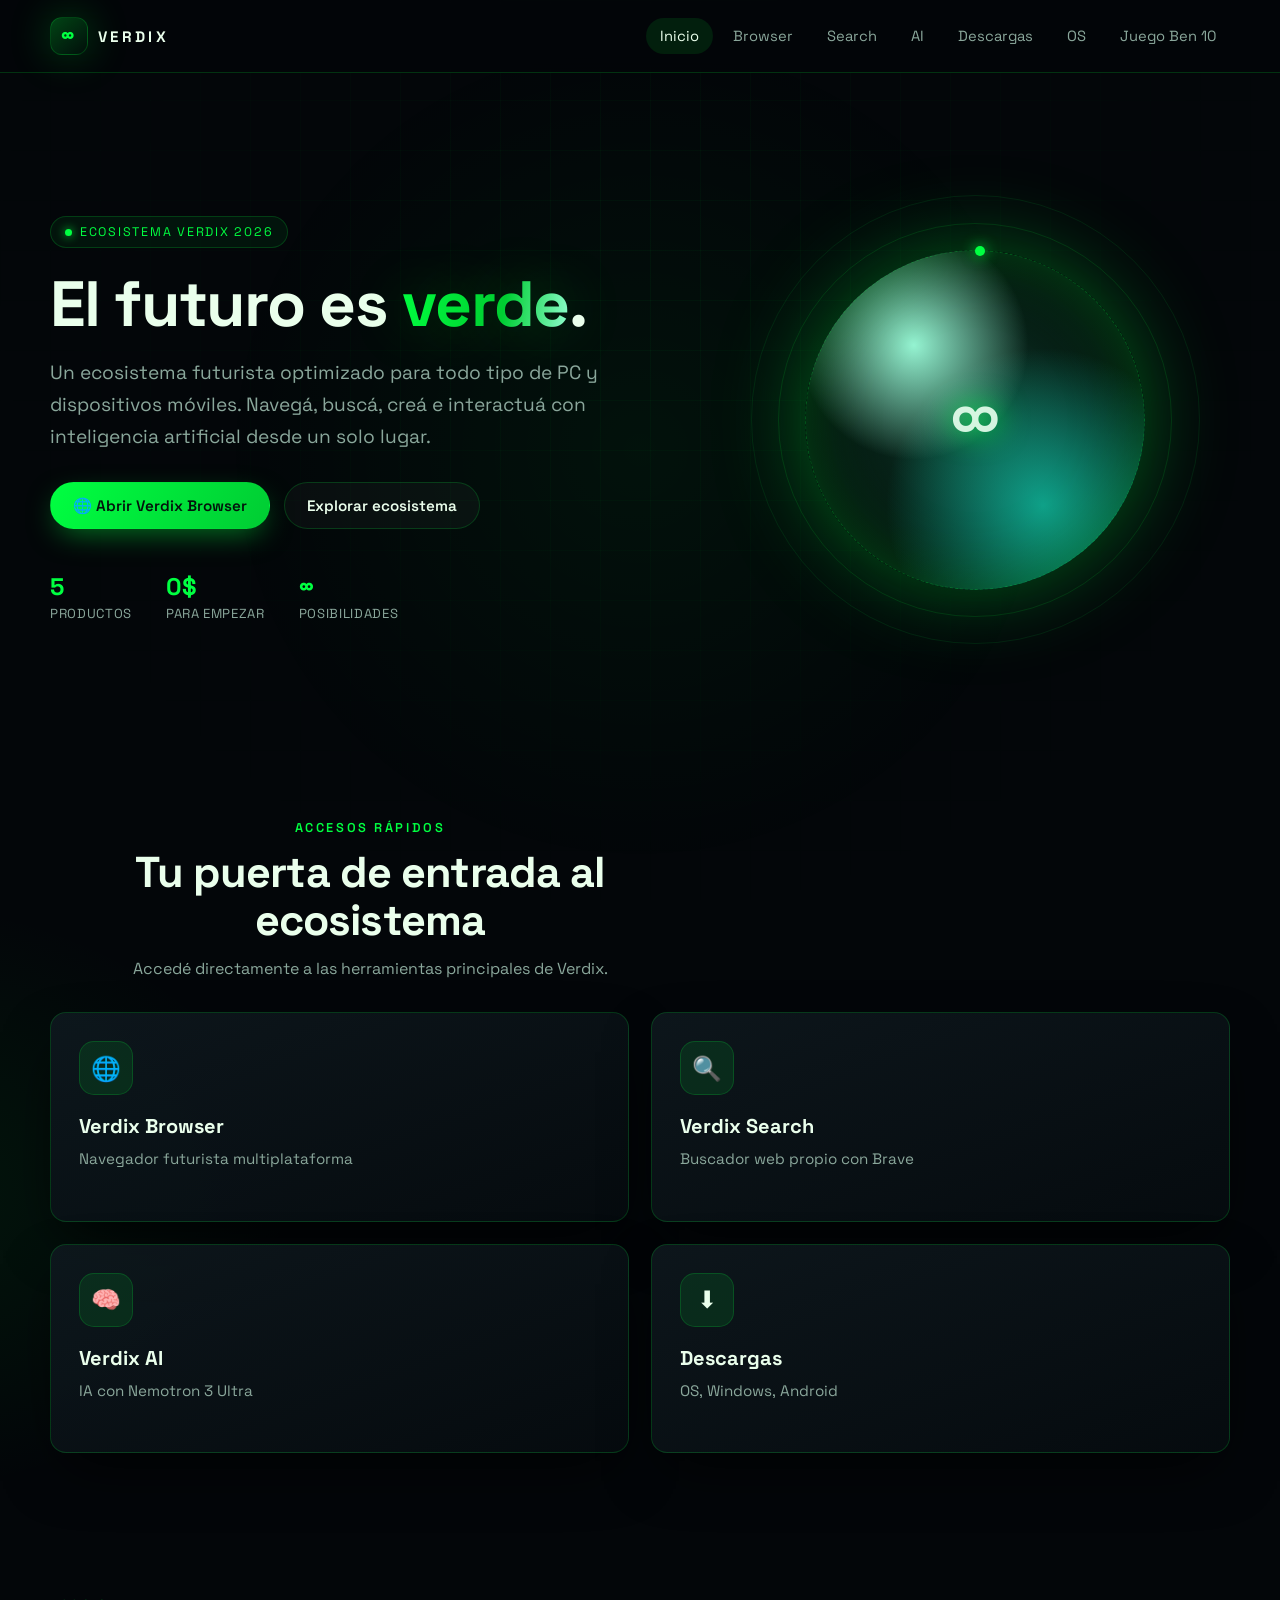
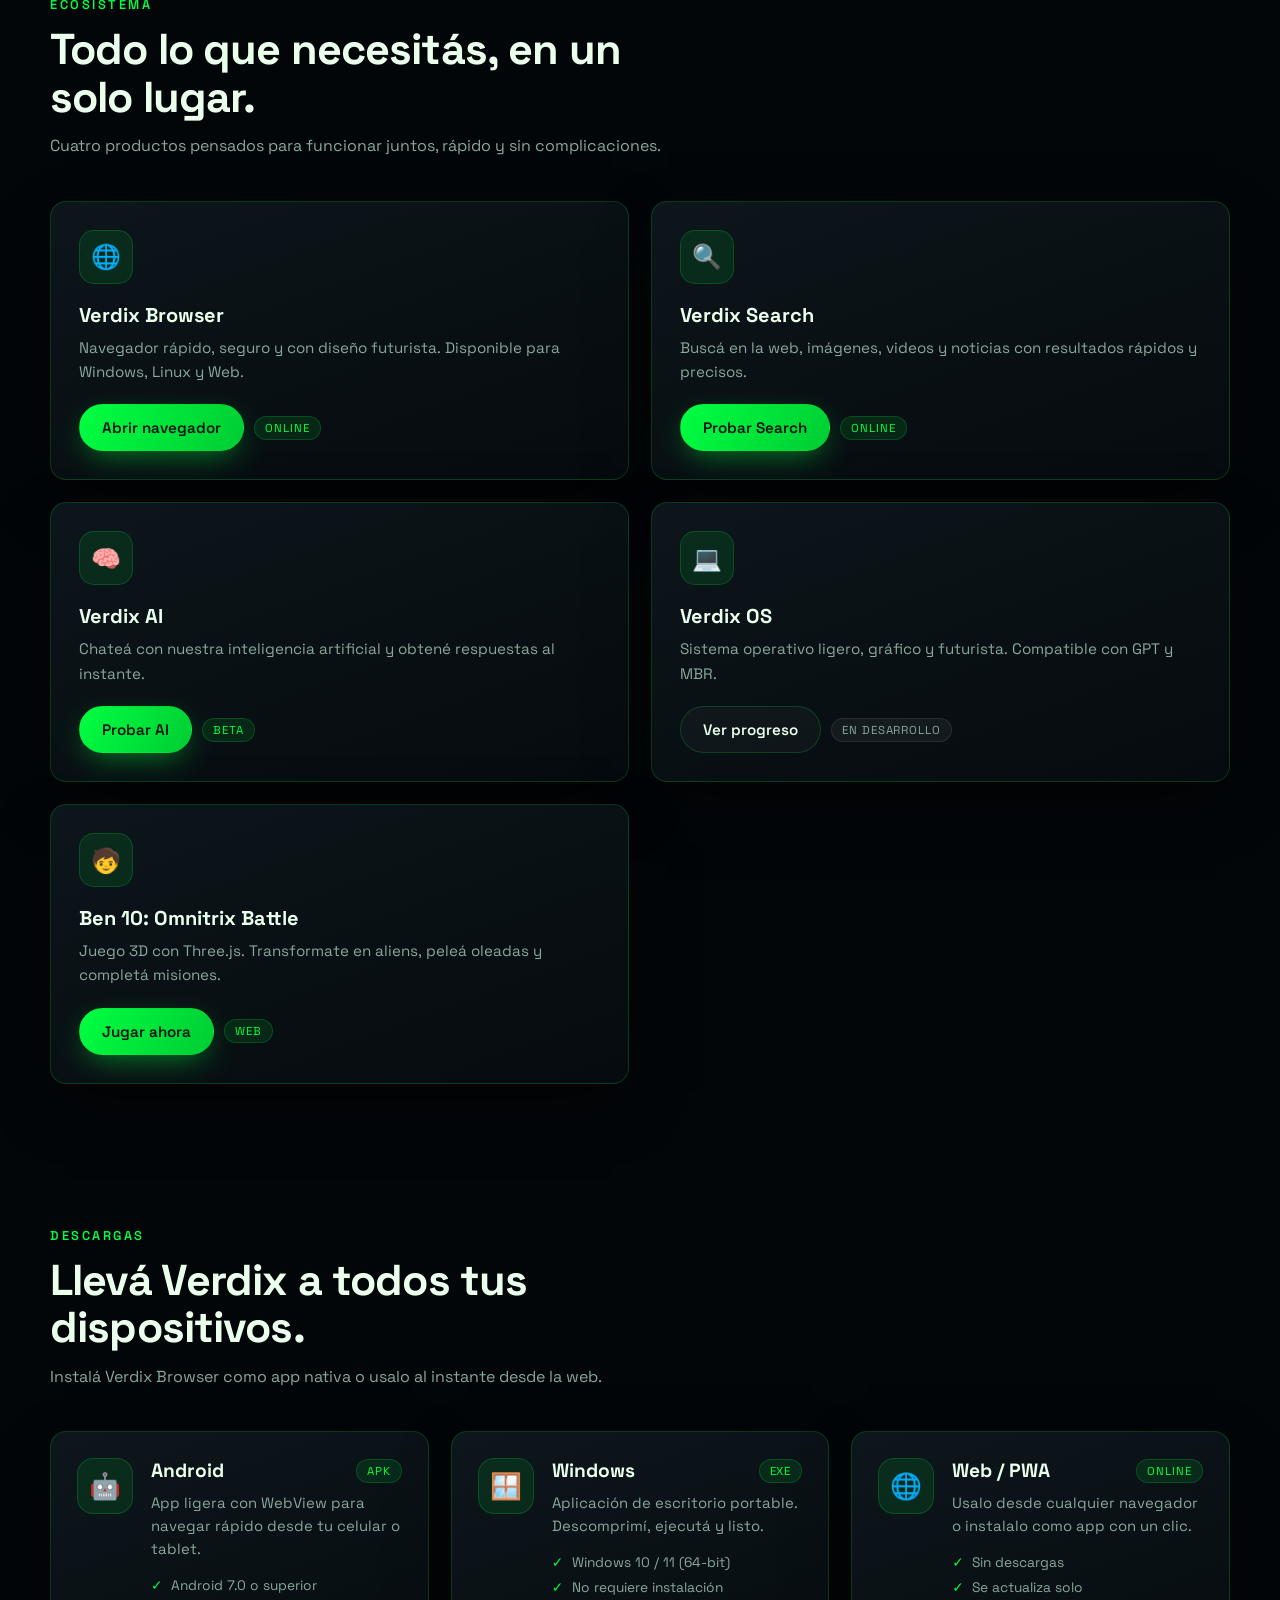
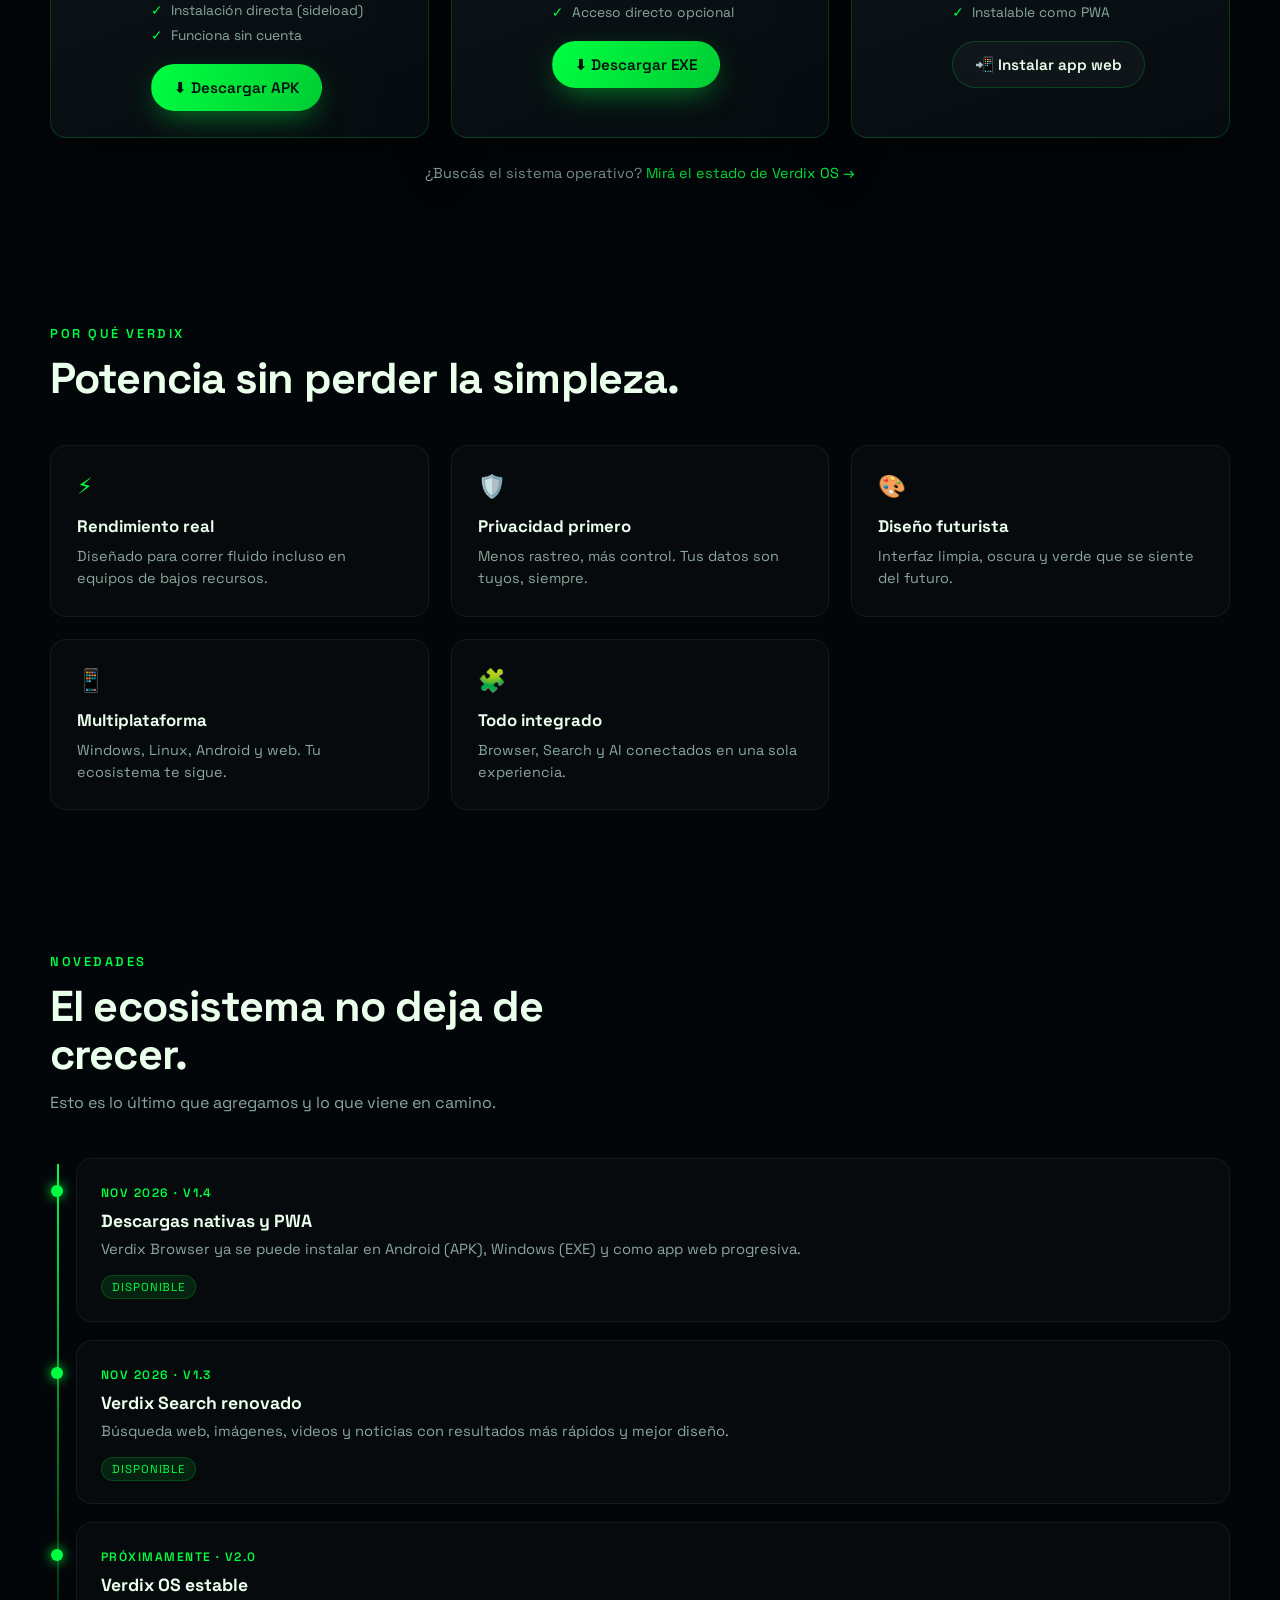
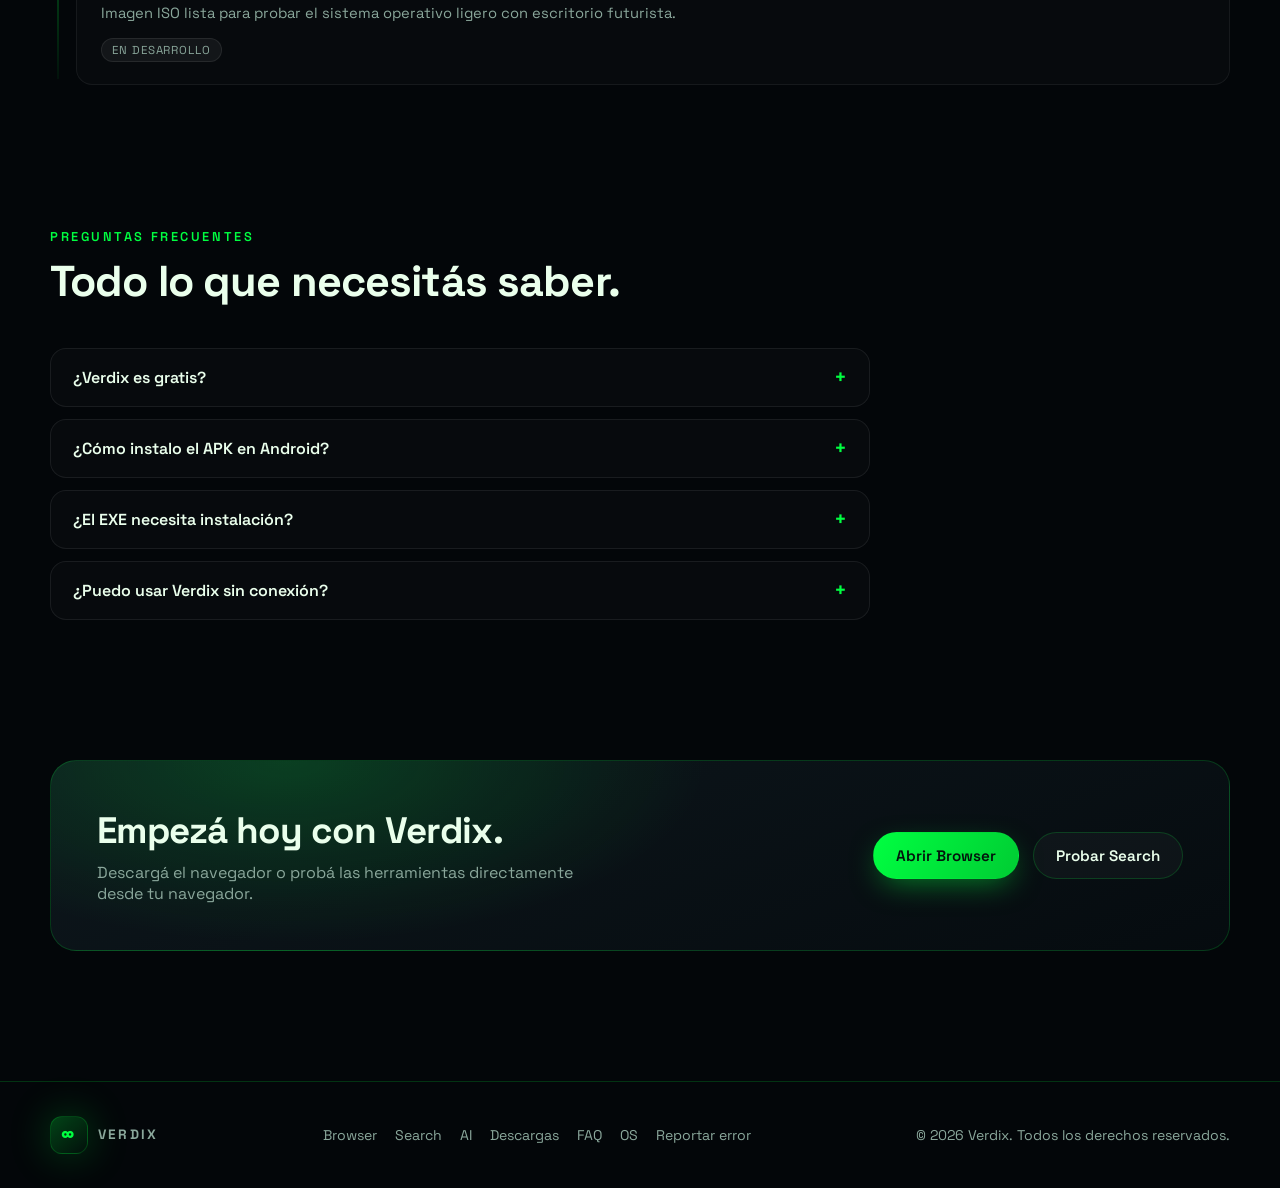
==== web/index.html @ 5f666e7e "Mejora web: verdix-delights (fluidez, animación ligera, móvil responsive) - verdix-delights.css: tip" ====
<!DOCTYPE html>
<html lang="es">
<head>
  <meta charset="UTF-8" />
  <meta name="viewport" content="width=device-width, initial-scale=1.0" />
  <title>Verdix — Ecosistema Futurista</title>
  <meta name="description" content="Verdix es un ecosistema futurista: navegador, buscador, inteligencia artificial y sistema operativo ligero para cualquier PC." />
  <meta name="theme-color" content="#030609" />
  <link rel="icon" type="image/png" href="/icon-192.png" />
  <link rel="apple-touch-icon" href="/icon-192.png" />
  <link rel="manifest" href="/manifest.json" />
  <meta property="og:title" content="Verdix — Ecosistema Futurista" />
  <meta property="og:description" content="Navegador, buscador, IA y sistema operativo en un solo ecosistema." />
  <meta property="og:type" content="website" />
  <meta property="og:image" content="/assets/icons/icon-512.png" />
  <meta name="twitter:card" content="summary_large_image" />
  <link rel="preconnect" href="https://fonts.googleapis.com" />
  <link rel="preconnect" href="https://fonts.gstatic.com" crossorigin />
  <link href="https://fonts.googleapis.com/css2?family=Space+Grotesk:wght@400;500;600;700&display=swap" rel="stylesheet" />
  <link rel="stylesheet" href="assets/css/style.css" />
  <link rel="stylesheet" href="assets/css/verdix-delights.css" />
</head>
<body>
  <header class="site-header" id="header">
    <div class="wrap header-inner">
      <a class="brand" href="index.html">
        <span class="brand-mark">∞</span> VERDIX
      </a>
      <button class="nav-toggle" aria-label="Abrir menú" aria-expanded="false">☰</button>
      <nav class="nav">
        <a href="index.html" class="active">Inicio</a>
        <a href="browser.html">Browser</a>
        <a href="search.html">Search</a>
        <a href="ai.html">AI</a>
        <a href="download.html">Descargas</a>
        <a href="#os">OS</a>
        <a href="apk/juego/index.html">Juego Ben 10</a>
      </nav>
    </div>
  </header>

  <main>
    <!-- Hero -->
    <section class="hero">
      <div class="wrap hero-grid">
        <div class="reveal">
          <span class="badge"><span class="dot"></span> Ecosistema Verdix 2026</span>
          <h1>El futuro es <span class="grad">verde</span>.</h1>
          <p class="lead">
            Un ecosistema futurista optimizado para todo tipo de PC y dispositivos móviles.
            Navegá, buscá, creá e interactuá con inteligencia artificial desde un solo lugar.
          </p>
          <div class="hero-actions">
            <a class="btn btn-primary" href="browser.html">🌐 Abrir Verdix Browser</a>
            <a class="btn btn-ghost" href="#ecosistema">Explorar ecosistema</a>
          </div>
          <div class="hero-stats">
            <div class="stat"><b>5</b><span>PRODUCTOS</span></div>
            <div class="stat"><b>0$</b><span>PARA EMPEZAR</span></div>
            <div class="stat"><b>∞</b><span>POSIBILIDADES</span></div>
          </div>
        </div>

        <div class="orb-wrap reveal" aria-hidden="true">
          <div class="orb">
            <div class="ring r1"><span class="sat"></span></div>
            <div class="ring r2"></div>
            <div class="ring r3"></div>
          </div>
        </div>
      </div>
    </section>

    <!-- Accesos rápidos -->
    <section id="accesos-rapidos">
      <div class="wrap">
        <div class="section-head reveal" style="text-align:center; margin-bottom: 30px;">
          <span class="eyebrow">Accesos rápidos</span>
          <h2>Tu puerta de entrada al ecosistema</h2>
          <p>Accedé directamente a las herramientas principales de Verdix.</p>
        </div>
        <div class="grid">
          <a class="card reveal" href="browser.html">
            <div class="icon">🌐</div>
            <h3>Verdix Browser</h3>
            <p>Navegador futurista multiplataforma</p>
          </a>
          <a class="card reveal" href="search.html">
            <div class="icon">🔍</div>
            <h3>Verdix Search</h3>
            <p>Buscador web propio con Brave</p>
          </a>
          <a class="card reveal" href="ai.html">
            <div class="icon">🧠</div>
            <h3>Verdix AI</h3>
            <p>IA con Nemotron 3 Ultra</p>
          </a>
          <a class="card reveal" href="download.html">
            <div class="icon">⬇</div>
            <h3>Descargas</h3>
            <p>OS, Windows, Android</p>
          </a>
        </div>
      </div>
    </section>

    <!-- Ecosistema -->
    <section id="ecosistema">
      <div class="wrap">
        <div class="section-head reveal">
          <span class="eyebrow">Ecosistema</span>
          <h2>Todo lo que necesitás, en un solo lugar.</h2>
          <p>Cuatro productos pensados para funcionar juntos, rápido y sin complicaciones.</p>
        </div>

        <div class="grid">
          <article class="card reveal">
            <div class="icon">🌐</div>
            <h3>Verdix Browser</h3>
            <p>Navegador rápido, seguro y con diseño futurista. Disponible para Windows, Linux y Web.</p>
            <div class="card-foot">
              <a class="btn btn-primary" href="browser.html">Abrir navegador</a>
              <span class="tag">Online</span>
            </div>
          </article>

          <article class="card reveal">
            <div class="icon">🔍</div>
            <h3>Verdix Search</h3>
            <p>Buscá en la web, imágenes, videos y noticias con resultados rápidos y precisos.</p>
            <div class="card-foot">
              <a class="btn btn-primary" href="search.html">Probar Search</a>
              <span class="tag">Online</span>
            </div>
          </article>

          <article class="card reveal">
            <div class="icon">🧠</div>
            <h3>Verdix AI</h3>
            <p>Chateá con nuestra inteligencia artificial y obtené respuestas al instante.</p>
            <div class="card-foot">
              <a class="btn btn-primary" href="ai.html">Probar AI</a>
              <span class="tag">Beta</span>
            </div>
          </article>

          <article class="card reveal" id="os-card">
            <div class="icon">💻</div>
            <h3>Verdix OS</h3>
            <p>Sistema operativo ligero, gráfico y futurista. Compatible con GPT y MBR.</p>
            <div class="card-foot">
              <a class="btn btn-ghost" href="#os">Ver progreso</a>
              <span class="tag soon">En desarrollo</span>
            </div>
          </article>

          <article class="card reveal">
            <div class="icon">🧒</div>
            <h3>Ben 10: Omnitrix Battle</h3>
            <p>Juego 3D con Three.js. Transformate en aliens, peleá oleadas y completá misiones.</p>
            <div class="card-foot">
              <a class="btn btn-primary" href="apk/juego/index.html">Jugar ahora</a>
              <span class="tag">Web</span>
            </div>
          </article>
        </div>
      </div>
    </section>

    <!-- Descargas -->
    <section id="descargas">
      <div class="wrap">
        <div class="section-head reveal">
          <span class="eyebrow">Descargas</span>
          <h2>Llevá Verdix a todos tus dispositivos.</h2>
          <p>Instalá Verdix Browser como app nativa o usalo al instante desde la web.</p>
        </div>

        <div class="downloads-grid">
          <article class="download-card reveal">
            <div class="download-icon">🤖</div>
            <div class="download-body">
              <div class="download-top">
                <h3>Android</h3>
                <span class="tag">APK</span>
              </div>
              <p>App ligera con WebView para navegar rápido desde tu celular o tablet.</p>
              <ul class="meta-list">
                <li>Android 7.0 o superior</li>
                <li>Instalación directa (sideload)</li>
                <li>Funciona sin cuenta</li>
              </ul>
              <a class="btn btn-primary" href="downloads/verdix-browser.apk" download>⬇ Descargar APK</a>
            </div>
          </article>

          <article class="download-card reveal">
            <div class="download-icon">🪟</div>
            <div class="download-body">
              <div class="download-top">
                <h3>Windows</h3>
                <span class="tag">EXE</span>
              </div>
              <p>Aplicación de escritorio portable. Descomprimí, ejecutá y listo.</p>
              <ul class="meta-list">
                <li>Windows 10 / 11 (64-bit)</li>
                <li>No requiere instalación</li>
                <li>Acceso directo opcional</li>
              </ul>
              <a class="btn btn-primary" href="downloads/verdix-browser-windows.zip" download>⬇ Descargar EXE</a>
            </div>
          </article>

          <article class="download-card reveal">
            <div class="download-icon">🌐</div>
            <div class="download-body">
              <div class="download-top">
                <h3>Web / PWA</h3>
                <span class="tag">Online</span>
              </div>
              <p>Usalo desde cualquier navegador o instalalo como app con un clic.</p>
              <ul class="meta-list">
                <li>Sin descargas</li>
                <li>Se actualiza solo</li>
                <li>Instalable como PWA</li>
              </ul>
              <button class="btn btn-ghost" type="button" id="pwa-install">📲 Instalar app web</button>
            </div>
          </article>
        </div>

        <p class="download-note">
          ¿Buscás el sistema operativo? <a href="#os">Mirá el estado de Verdix OS →</a>
        </p>
      </div>
    </section>

    <!-- Por qué Verdix -->
    <section>
      <div class="wrap">
        <div class="section-head reveal">
          <span class="eyebrow">Por qué Verdix</span>
          <h2>Potencia sin perder la simpleza.</h2>
        </div>
        <div class="features">
          <div class="feature reveal">
            <div class="icon">⚡</div>
            <h4>Rendimiento real</h4>
            <p>Diseñado para correr fluido incluso en equipos de bajos recursos.</p>
          </div>
          <div class="feature reveal">
            <div class="icon">🛡️</div>
            <h4>Privacidad primero</h4>
            <p>Menos rastreo, más control. Tus datos son tuyos, siempre.</p>
          </div>
          <div class="feature reveal">
            <div class="icon">🎨</div>
            <h4>Diseño futurista</h4>
            <p>Interfaz limpia, oscura y verde que se siente del futuro.</p>
          </div>
          <div class="feature reveal">
            <div class="icon">📱</div>
            <h4>Multiplataforma</h4>
            <p>Windows, Linux, Android y web. Tu ecosistema te sigue.</p>
          </div>
          <div class="feature reveal">
            <div class="icon">🧩</div>
            <h4>Todo integrado</h4>
            <p>Browser, Search y AI conectados en una sola experiencia.</p>
          </div>
        </div>
      </div>
    </section>

    <!-- Novedades -->
    <section id="novedades">
      <div class="wrap">
        <div class="section-head reveal">
          <span class="eyebrow">Novedades</span>
          <h2>El ecosistema no deja de crecer.</h2>
          <p>Esto es lo último que agregamos y lo que viene en camino.</p>
        </div>

        <div class="timeline">
          <article class="timeline-item reveal">
            <span class="tl-date">Nov 2026 · v1.4</span>
            <h4>Descargas nativas y PWA</h4>
            <p>Verdix Browser ya se puede instalar en Android (APK), Windows (EXE) y como app web progresiva.</p>
            <span class="tag">Disponible</span>
          </article>
          <article class="timeline-item reveal">
            <span class="tl-date">Nov 2026 · v1.3</span>
            <h4>Verdix Search renovado</h4>
            <p>Búsqueda web, imágenes, videos y noticias con resultados más rápidos y mejor diseño.</p>
            <span class="tag">Disponible</span>
          </article>
          <article class="timeline-item reveal">
            <span class="tl-date">Próximamente · v2.0</span>
            <h4>Verdix OS estable</h4>
            <p>Imagen ISO lista para probar el sistema operativo ligero con escritorio futurista.</p>
            <span class="tag soon">En desarrollo</span>
          </article>
        </div>
      </div>
    </section>

    <!-- FAQ -->
    <section id="faq">
      <div class="wrap">
        <div class="section-head reveal">
          <span class="eyebrow">Preguntas frecuentes</span>
          <h2>Todo lo que necesitás saber.</h2>
        </div>

        <div class="faq">
          <details class="faq-item reveal">
            <summary>¿Verdix es gratis?</summary>
            <p>Sí. El navegador, el buscador, la IA y el juego son gratuitos. No hay anuncios ni suscripciones.</p>
          </details>
          <details class="faq-item reveal">
            <summary>¿Cómo instalo el APK en Android?</summary>
            <p>Descargá el archivo, abrí Ajustes → Seguridad y activá “Instalar apps desconocidas” para tu navegador o gestor de archivos. Luego tocá el APK y confirmá la instalación.</p>
          </details>
          <details class="faq-item reveal">
            <summary>¿El EXE necesita instalación?</summary>
            <p>No. Es portable: descomprimí el ZIP, abrí la carpeta y ejecutá <code>Verdix Browser.exe</code>. Podés crear un acceso directo en el escritorio.</p>
          </details>
          <details class="faq-item reveal">
            <summary>¿Puedo usar Verdix sin conexión?</summary>
            <p>La app web funciona como PWA y guarda una copia de la interfaz. Las búsquedas y la IA sí necesitan internet.</p>
          </details>
        </div>
      </div>
    </section>

    <!-- CTA -->
    <section>
      <div class="wrap">
        <div class="cta-band reveal">
          <div>
            <h2>Empezá hoy con Verdix.</h2>
            <p>Descargá el navegador o probá las herramientas directamente desde tu navegador.</p>
          </div>
          <div class="hero-actions" style="margin-top:0">
            <a class="btn btn-primary" href="browser.html">Abrir Browser</a>
            <a class="btn btn-ghost" href="search.html">Probar Search</a>
          </div>
        </div>
      </div>
    </section>
  </main>

  <footer class="site-footer">
    <div class="wrap footer-inner">
      <a class="brand" href="index.html"><span class="brand-mark">∞</span> VERDIX</a>
      <div class="footer-links">
        <a href="browser.html">Browser</a>
        <a href="search.html">Search</a>
        <a href="ai.html">AI</a>
        <a href="download.html">Descargas</a>
        <a href="#faq">FAQ</a>
        <a href="#os">OS</a>
        <a href="mailto:zaye20122016@gmail.com">Reportar error</a>
      </div>
      <span>© <span data-year>2026</span> Verdix. Todos los derechos reservados.</span>
    </div>
  </footer>

  <script src="assets/js/app.js"></script>
  <script src="assets/js/security.js"></script>
  <script src="assets/js/device-adapter.js"></script>
  <script src="assets/js/security-audit.js"></script>
  <script>
    // Inicializar detección de dispositivo y seguridad
    document.addEventListener("DOMContentLoaded", () => {
      const sec = VerdixSecurity.init();

      // Mostrar información del dispositivo en consola para debugging
      if (window.location.search.includes("debug=true")) {
        console.table(sec.device);
      }

      // Adaptar UI según dispositivo
      const body = document.body;
      if (sec.device.isMobile) {
        body.classList.add("device-mobile");
      } else if (sec.device.isTablet) {
        body.classList.add("device-tablet");
      } else {
        body.classList.add("device-desktop");
      }

      // Ajustar elementos según navegador
      if (sec.device.isSafari) {
        body.classList.add("browser-safari");
      }
      if (sec.device.isFirefox) {
        body.classList.add("browser-firefox");
      }
    });
  </script>
  <script src="assets/js/verdix-delights.js" defer></script>
</body>
</html>
---- web/assets/css/style.css ----
/* ============================================================
   VERDIX — Estilos mejorados y fluidos
   ============================================================ */
:root {
  --bg: #030609;
  --bg-soft: #0a0f14;
  --panel: rgba(12, 20, 26, 0.85);
  --panel-border: rgba(0, 255, 65, 0.18);
  --green: #00ff41;
  --green-2: #00cc33;
  --green-glow: rgba(0, 255, 65, 0.4);
  --green-dark: #00661a;
  --text: #eaffec;
  --muted: #8aa79b;
  --danger: #ff5c7a;
  --radius: 16px;
  --max: 1180px;
  --shadow: 0 24px 60px -16px rgba(0, 0, 0, 0.85);
  --glow: 0 0 40px rgba(0, 255, 65, 0.25);
  --font: "Space Grotesk", ui-sans-serif, system-ui, -apple-system, "Segoe UI", sans-serif;
  --transition: 0.35s cubic-bezier(0.25, 0.8, 0.25, 1);
}

* {
  box-sizing: border-box;
  margin: 0;
  padding: 0;
}

html {
  scroll-behavior: smooth;
}

body {
  min-height: 100vh;
  font-family: var(--font);
  color: var(--text);
  background:
    radial-gradient(900px 600px at 80% -10%, rgba(0, 255, 65, 0.12), transparent 60%),
    radial-gradient(700px 500px at -10% 20%, rgba(0, 204, 51, 0.09), transparent 60%),
    var(--bg);
  overflow-x: hidden;
  -webkit-font-smoothing: antialiased;
}

body::before {
  content: "";
  position: fixed;
  inset: 0;
  pointer-events: none;
  z-index: 0;
  background-image:
    linear-gradient(rgba(0, 255, 65, 0.04) 1px, transparent 1px),
    linear-gradient(90deg, rgba(0, 255, 65, 0.04) 1px, transparent 1px);
  background-size: 50px 50px;
  mask-image: radial-gradient(circle at 50% 30%, #000 0%, transparent 75%);
}

a { color: inherit; text-decoration: none; }

button, input, textarea { font: inherit; color: inherit; }

.wrap {
  width: min(var(--max), calc(100% - 48px));
  margin-inline: auto;
  position: relative;
  z-index: 1;
}

/* ---------- Header ---------- */
.site-header {
  position: sticky;
  top: 0;
  z-index: 100;
  backdrop-filter: blur(16px);
  background: rgba(3, 6, 9, 0.75);
  border-bottom: 1px solid var(--panel-border);
  transition: var(--transition);
}

.site-header.blur { background: rgba(3, 6, 9, 0.95); }

.header-inner {
  display: flex;
  align-items: center;
  justify-content: space-between;
  height: 72px;
}

.brand {
  display: inline-flex;
  align-items: center;
  gap: 10px;
  font-weight: 700;
  letter-spacing: 0.22em;
  font-size: 0.95rem;
}

.brand-mark {
  display: grid;
  place-items: center;
  width: 38px;
  height: 38px;
  border-radius: 12px;
  background: linear-gradient(140deg, rgba(0, 255, 65, 0.25), rgba(0, 204, 51, 0.05));
  border: 1px solid var(--panel-border);
  color: var(--green);
  font-size: 1.35rem;
  line-height: 1;
  box-shadow: var(--glow);
}

.nav {
  display: flex;
  align-items: center;
  gap: 6px;
}

.nav a {
  padding: 9px 14px;
  border-radius: 999px;
  color: var(--muted);
  font-size: 0.92rem;
  transition: var(--transition);
}

.nav a:hover, .nav a.active {
  color: var(--text);
  background: rgba(0, 255, 65, 0.1);
}

.nav-toggle {
  display: none;
  background: transparent;
  border: 1px solid var(--panel-border);
  color: var(--text);
  border-radius: 12px;
  width: 42px;
  height: 42px;
  cursor: pointer;
}

/* ---------- Buttons ---------- */
.btn {
  display: inline-flex;
  align-items: center;
  justify-content: center;
  gap: 9px;
  padding: 13px 22px;
  border-radius: 999px;
  border: 1px solid transparent;
  font-weight: 600;
  font-size: 0.95rem;
  cursor: pointer;
  transition: var(--transition);
  white-space: nowrap;
}

.btn:active { transform: translateY(1px) scale(0.99); }

.btn-primary {
  background: linear-gradient(120deg, var(--green), var(--green-2));
  color: #03130c;
  box-shadow: 0 10px 30px -8px rgba(0, 255, 65, 0.5);
}

.btn-primary:hover {
  transform: translateY(-2px);
  box-shadow: 0 16px 40px -8px rgba(0, 255, 65, 0.7);
  filter: brightness(1.1);
}

.btn-ghost {
  background: rgba(255, 255, 255, 0.03);
  border-color: var(--panel-border);
  color: var(--text);
}

.btn-ghost:hover {
  background: rgba(0, 255, 65, 0.08);
  transform: translateY(-2px);
  border-color: rgba(0, 255, 65, 0.3);
}

.btn-block { width: 100%; }

/* ---------- Hero ---------- */
.hero {
  position: relative;
  padding: 92px 0 72px;
}

.hero-grid {
  display: grid;
  grid-template-columns: 1.1fr 0.9fr;
  align-items: center;
  gap: 48px;
}

.badge {
  display: inline-flex;
  align-items: center;
  gap: 8px;
  padding: 7px 14px;
  border-radius: 999px;
  border: 1px solid var(--panel-border);
  background: rgba(0, 255, 65, 0.06);
  color: var(--green);
  font-size: 0.78rem;
  letter-spacing: 0.14em;
  text-transform: uppercase;
}

.badge .dot {
  width: 7px; height: 7px; border-radius: 50%;
  background: var(--green);
  box-shadow: 0 0 10px var(--green);
  animation: pulse 2s infinite;
}

.hero h1 {
  margin: 22px 0 18px;
  font-size: clamp(2.6rem, 6vw, 4.6rem);
  line-height: 1.02;
  letter-spacing: -0.03em;
  font-weight: 700;
}

.hero h1 .grad {
  background: linear-gradient(100deg, var(--green), var(--green-2) 60%, #9dffdc);
  -webkit-background-clip: text;
  background-clip: text;
  color: transparent;
  text-shadow: 0 0 60px rgba(0, 255, 65, 0.3);
}

.hero p.lead {
  max-width: 52ch;
  color: var(--muted);
  font-size: 1.08rem;
  line-height: 1.65;
}

.hero-actions {
  display: flex;
  flex-wrap: wrap;
  gap: 14px;
  margin-top: 30px;
}

.hero-stats {
  display: flex;
  gap: 34px;
  margin-top: 42px;
}

.hero-stats .stat b {
  display: block; font-size: 1.5rem; color: var(--green);
}
.hero-stats .stat span {
  font-size: 0.82rem; color: var(--muted); letter-spacing: 0.05em;
}

/* Orb */
.orb-wrap {
  position: relative; display: grid; place-items: center;
  aspect-ratio: 1; min-height: 320px;
}

.orb {
  position: relative; width: min(340px, 78%); aspect-ratio: 1;
  border-radius: 50%;
  background:
    radial-gradient(circle at 32% 28%, rgba(157, 255, 220, 0.95), transparent 34%),
    radial-gradient(circle at 70% 75%, rgba(20, 230, 200, 0.65), transparent 45%),
    radial-gradient(circle at 50% 50%, #0d3b2b 0%, #04100c 68%);
  box-shadow: 0 0 90px rgba(0, 255, 65, 0.35), inset 0 0 70px rgba(0, 255, 65, 0.25);
  animation: float 7s ease-in-out infinite;
}

.orb::after {
  content: "∞"; position: absolute; inset: 0;
  display: grid; place-items: center;
  font-size: 5.5rem; color: rgba(234, 255, 240, 0.9);
  text-shadow: 0 0 30px var(--green);
}

.ring {
  position: absolute; border: 1px solid rgba(0, 255, 65, 0.22);
  border-radius: 50%; inset: 0;
}
.ring.r1 { animation: spin 18s linear infinite; border-style: dashed; }
.ring.r2 { inset: -8%; animation: spin 26s linear infinite reverse; border-color: rgba(0, 204, 51, 0.16); }
.ring.r3 { inset: -16%; border-color: rgba(0, 255, 65, 0.09); }
.ring .sat {
  position: absolute; top: -5px; left: 50%;
  width: 10px; height: 10px; border-radius: 50%;
  background: var(--green); box-shadow: 0 0 14px var(--green);
}

/* ---------- Sections ---------- */
section { padding: 70px 0; }

.section-head { max-width: 640px; margin-bottom: 42px; }

.eyebrow {
  color: var(--green); font-size: 0.8rem; letter-spacing: 0.2em;
  text-transform: uppercase; font-weight: 600;
}

.section-head h2 {
  margin-top: 12px; font-size: clamp(1.8rem, 3.4vw, 2.7rem);
  letter-spacing: -0.02em; line-height: 1.1;
}

.section-head p {
  margin-top: 12px; color: var(--muted); line-height: 1.6;
}

.grid { display: grid; grid-template-columns: repeat(2, 1fr); gap: 22px; }

.card {
  position: relative; padding: 28px; border-radius: var(--radius);
  background: linear-gradient(160deg, rgba(14, 24, 30, 0.9), rgba(6, 12, 16, 0.9));
  border: 1px solid var(--panel-border);
  box-shadow: var(--shadow); overflow: hidden;
  transition: var(--transition);
}

.card::before {
  content: ""; position: absolute; inset: 0;
  background: radial-gradient(420px 220px at var(--mx, 50%) var(--my, 0%), rgba(0, 255, 65, 0.14), transparent 70%);
  opacity: 0; transition: opacity 0.3s; pointer-events: none;
}

.card:hover {
  transform: translateY(-4px);
  border-color: rgba(0, 255, 65, 0.35);
}
.card:hover::before { opacity: 1; }

.card .icon {
  display: grid; place-items: center; width: 54px; height: 54px;
  border-radius: 15px; font-size: 1.5rem;
  background: rgba(0, 255, 65, 0.1); border: 1px solid var(--panel-border);
  margin-bottom: 18px;
}

.card h3 { font-size: 1.25rem; margin-bottom: 8px; }
.card p { color: var(--muted); font-size: 0.95rem; line-height: 1.6; min-height: 3em; }

.card .card-foot {
  display: flex; align-items: center; flex-wrap: wrap;
  gap: 10px; margin-top: 20px;
}

.tag {
  font-size: 0.72rem; letter-spacing: 0.08em; text-transform: uppercase;
  padding: 4px 10px; border-radius: 999px;
  background: rgba(0, 255, 65, 0.1); color: var(--green);
  border: 1px solid var(--panel-border);
}
.tag.soon {
  background: rgba(255, 255, 255, 0.05); color: var(--muted);
  border-color: rgba(255, 255, 255, 0.08);
}

.card-link {
  margin-left: auto; color: var(--green); font-weight: 600;
  font-size: 0.9rem;
}

/* Features */
.features { display: grid; grid-template-columns: repeat(3, 1fr); gap: 22px; }

.feature {
  padding: 26px; border-radius: var(--radius);
  border: 1px solid rgba(255, 255, 255, 0.06);
  background: rgba(255, 255, 255, 0.02);
}

.feature .icon { color: var(--green); font-size: 1.4rem; margin-bottom: 14px; }
.feature h4 { font-size: 1.05rem; margin-bottom: 8px; }
.feature p { color: var(--muted); font-size: 0.9rem; line-height: 1.55; }

/* CTA band */
.cta-band {
  position: relative; padding: 46px; border-radius: 26px;
  border: 1px solid var(--panel-border);
  background:
    radial-gradient(600px 260px at 20% 0%, rgba(0, 255, 65, 0.18), transparent 70%),
    linear-gradient(160deg, rgba(14, 24, 30, 0.95), rgba(6, 12, 16, 0.95));
  display: flex; align-items: center; justify-content: space-between;
  gap: 30px; flex-wrap: wrap; overflow: hidden;
}

.cta-band h2 { font-size: clamp(1.6rem, 3vw, 2.3rem); letter-spacing: -0.02em; }
.cta-band p { color: var(--muted); margin-top: 8px; max-width: 50ch; }

/* ---------- Footer ---------- */
.site-footer {
  margin-top: 60px; border-top: 1px solid var(--panel-border);
  padding: 34px 0;
}

.footer-inner {
  display: flex; align-items: center; justify-content: space-between;
  gap: 18px; flex-wrap: wrap; color: var(--muted); font-size: 0.88rem;
}

.footer-inner .brand { letter-spacing: 0.16em; font-size: 0.85rem; }
.footer-links { display: flex; gap: 18px; flex-wrap: wrap; }
.footer-links a:hover { color: var(--green); }

/* ---------- Tool pages ---------- */
.tool-page { padding: 54px 0 80px; }

.tool-head { text-align: center; margin-bottom: 34px; }
.tool-head h1 { font-size: clamp(2rem, 4.5vw, 3.2rem); letter-spacing: -0.02em; }
.tool-head p { color: var(--muted); margin-top: 10px; }

.panel {
  border-radius: 22px; border: 1px solid var(--panel-border);
  background: linear-gradient(160deg, rgba(14, 24, 30, 0.92), rgba(6, 12, 16, 0.92));
  box-shadow: var(--shadow); padding: 22px;
}

/* Search */
.search-box {
  display: flex; align-items: center; gap: 10px;
  padding: 8px 8px 8px 18px;
  border-radius: 999px; border: 1px solid var(--panel-border);
  background: rgba(0, 0, 0, 0.35);
  transition: var(--transition);
}
.search-box:focus-within {
  border-color: rgba(0, 255, 65, 0.5);
  box-shadow: 0 0 0 4px rgba(0, 255, 65, 0.1);
}
.search-box input {
  flex: 1; background: transparent; border: none; outline: none;
  font-size: 1.05rem; padding: 10px 0;
}
.search-box input::placeholder { color: #5f7a6f; }

.tabs { display: flex; gap: 6px; flex-wrap: wrap; margin-bottom: 18px; }
.tab {
  padding: 9px 16px; border-radius: 999px; border: 1px solid transparent;
  background: transparent; color: var(--muted); cursor: pointer;
  font-size: 0.9rem; transition: var(--transition);
}
.tab:hover { color: var(--text); }
.tab.active { color: #03130c; background: linear-gradient(120deg, var(--green), var(--green-2)); font-weight: 600; }

.quick-links {
  display: flex; flex-wrap: wrap; gap: 10px; margin-top: 20px;
}
.chip {
  padding: 9px 15px; border-radius: 999px;
  border: 1px solid rgba(255, 255, 255, 0.08);
  background: rgba(255, 255, 255, 0.03); color: var(--muted);
  font-size: 0.86rem; cursor: pointer; transition: var(--transition);
}
.chip:hover { color: var(--green); border-color: var(--panel-border); background: rgba(0, 255, 65, 0.08); }

.search-note { margin-top: 18px; color: var(--muted); font-size: 0.85rem; text-align: center; }

/* Browser */
.browser-shell { padding: 0; overflow: hidden; }

.browser-bar {
  display: flex; align-items: center; gap: 8px;
  padding: 12px; border-bottom: 1px solid rgba(255, 255, 255, 0.06);
  background: rgba(0, 0, 0, 0.3);
}
.dots { display: flex; gap: 7px; padding: 0 6px; }
.dots i { width: 11px; height: 11px; border-radius: 50%; display: block; }
.dots i:nth-child(1) { background: #ff5f57; }
.dots i:nth-child(2) { background: #febc2e; }
.dots i:nth-child(3) { background: #28c840; }

.browser-bar .url {
  flex: 1; display: flex; align-items: center; gap: 8px;
  padding: 8px 14px; border-radius: 999px;
  background: rgba(255, 255, 255, 0.05); border: 1px solid rgba(255, 255, 255, 0.06);
}
.browser-bar .url input {
  flex: 1; background: transparent; border: none; outline: none;
  font-size: 0.92rem;
}

.browser-bar .icon-btn {
  display: grid; place-items: center; width: 38px; height: 38px;
  border-radius: 10px; border: 1px solid transparent;
  background: transparent; color: var(--muted); cursor: pointer;
  transition: var(--transition);
}
.browser-bar .icon-btn:hover { color: var(--green); background: rgba(0, 255, 65, 0.1); }

.browser-frame {
  position: relative; height: 62vh; min-height: 420px;
  background: #02060a;
}
.browser-frame iframe {
  position: absolute; inset: 0; width: 100%; height: 100%;
  border: none; background: #fff; display: none;
}

.browser-fallback {
  position: absolute; inset: 0; display: none;
  flex-direction: column; align-items: center; justify-content: center;
  gap: 14px; text-align: center; padding: 30px; color: var(--muted);
}
.browser-fallback.show { display: flex; }

.browser-home {
  position: absolute; inset: 0; overflow: auto;
  display: grid; grid-template-columns: repeat(auto-fit, minmax(130px, 1fr));
  align-content: start; gap: 14px; padding: 34px;
}
.browser-home a {
  display: flex; flex-direction: column; align-items: center; gap: 10px;
  padding: 22px 12px; border-radius: 16px;
  border: 1px solid rgba(255, 255, 255, 0.06);
  background: rgba(255, 255, 255, 0.03); transition: var(--transition);
}
.browser-home a:hover {
  border-color: var(--panel-border); background: rgba(0, 255, 65, 0.07);
  transform: translateY(-3px);
}
.browser-home a .ico { font-size: 1.6rem; }
.browser-home a span { font-size: 0.88rem; color: var(--muted); }

/* AI chat */
.chat { display: flex; flex-direction: column; height: 62vh; min-height: 440px; }
.chat-log {
  flex: 1; overflow-y: auto; padding: 10px 6px 20px;
  display: flex; flex-direction: column; gap: 14px;
}
.msg {
  display: flex; gap: 12px; max-width: 82%;
  animation: rise 0.25s ease;
}
.msg .avatar {
  flex: none; width: 38px; height: 38px; border-radius: 11px;
  display: grid; place-items: center; font-size: 1rem;
  background: rgba(0, 255, 65, 0.12); border: 1px solid var(--panel-border);
}
.msg .bubble {
  padding: 13px 16px; border-radius: 16px;
  background: rgba(255, 255, 255, 0.04);
  border: 1px solid rgba(255, 255, 255, 0.06);
  line-height: 1.6; font-size: 0.95rem; white-space: pre-wrap; word-break: break-word;
}
.msg.user { align-self: flex-end; flex-direction: row-reverse; }
.msg.user .avatar { background: rgba(0, 204, 51, 0.12); }
.msg.user .bubble {
  background: linear-gradient(135deg, rgba(0, 255, 65, 0.18), rgba(0, 204, 51, 0.1));
  border-color: rgba(0, 255, 65, 0.25);
}
.msg.error .bubble {
  border-color: rgba(255, 92, 122, 0.4); color: #ffc2cd;
}

.chat-input {
  display: flex; align-items: flex-end; gap: 10px;
  padding-top: 14px; border-top: 1px solid rgba(255, 255, 255, 0.06);
}
.chat-input textarea {
  flex: 1; resize: none; max-height: 140px; min-height: 48px;
  padding: 13px 16px; border-radius: 14px;
  background: rgba(0, 0, 0, 0.35); border: 1px solid var(--panel-border);
  outline: none; line-height: 1.4; transition: var(--transition);
}
.chat-input textarea:focus {
  border-color: rgba(0, 255, 65, 0.5);
  box-shadow: 0 0 0 4px rgba(0, 255, 65, 0.1);
}

.send-btn {
  display: grid; place-items: center; width: 50px; height: 50px;
  flex: none; border-radius: 14px; border: none;
  background: linear-gradient(120deg, var(--green), var(--green-2));
  color: #03130c; font-size: 1.15rem; cursor: pointer;
  transition: var(--transition);
}
.send-btn:hover {
  transform: translateY(-2px);
  box-shadow: 0 10px 26px -8px rgba(0, 255, 65, 0.7);
}
.send-btn:disabled { opacity: 0.5; cursor: not-allowed; transform: none; }

.typing { display: inline-flex; gap: 5px; }
.typing i {
  width: 7px; height: 7px; border-radius: 50%;
  background: var(--green); animation: blink 1.2s infinite;
}
.typing i:nth-child(2) { animation-delay: 0.2s; }
.typing i:nth-child(3) { animation-delay: 0.4s; }

/* ---------- Animations ---------- */
@keyframes float {
  0%, 100% { transform: translateY(0); }
  50% { transform: translateY(-16px); }
}
@keyframes spin { to { transform: rotate(360deg); } }
@keyframes pulse {
  0%, 100% { opacity: 1; } 50% { opacity: 0.35; }
}
@keyframes blink {
  0%, 100% { opacity: 0.2; } 50% { opacity: 1; }
}
@keyframes rise {
  from { opacity: 0; transform: translateY(8px); }
  to { opacity: 1; transform: translateY(0); }
}

.reveal { opacity: 0; transform: translateY(22px); transition: opacity 0.6s ease, transform 0.6s ease; }
.reveal.in { opacity: 1; transform: none; }

/* Responsive */
@media (max-width: 900px) {
  .hero-grid { grid-template-columns: 1fr; gap: 30px; }
  .orb-wrap { order: -1; min-height: 260px; }
  .grid, .features { grid-template-columns: 1fr; }
  .nav {
    position: fixed; top: 72px; left: 0; right: 0;
    flex-direction: column; align-items: stretch; gap: 4px;
    padding: 16px 24px 24px; background: rgba(3, 6, 9, 0.97);
    border-bottom: 1px solid var(--panel-border);
    transform: translateY(-130%); transition: transform 0.28s ease;
  }
  .nav.open { transform: none; }
  .nav a { padding: 13px 16px; }
  .nav-toggle { display: grid; place-items: center; }
}

@media (max-width: 560px) {
  .wrap { width: calc(100% - 32px); }
  .hero { padding-top: 60px; }
  .hero-stats { gap: 22px; flex-wrap: wrap; }
  .cta-band { padding: 30px; }
  .browser-home { padding: 20px; }
  .msg { max-width: 92%; }
}

@media (prefers-reduced-motion: reduce) {
  *, *::before, *::after {
    animation-duration: 0.01ms !important; animation-iteration-count: 1 !important;
    transition-duration: 0.01ms !important;
  }
}

/* ---------- Verdix Search results ---------- */
.search-status {
  margin-top: 22px; padding: 14px 18px; border-radius: 14px;
  border: 1px solid var(--panel-border);
  background: rgba(0, 255, 65, 0.06); color: var(--muted);
  font-size: 0.92rem; text-align: center;
}
.search-status.is-error {
  border-color: rgba(255, 92, 122, 0.4); background: rgba(255, 92, 122, 0.08); color: var(--danger);
}

.search-results { margin-top: 22px; }

.result-list { display: flex; flex-direction: column; gap: 14px; }

.result-item {
  padding: 16px 18px; border-radius: 14px;
  border: 1px solid rgba(255, 255, 255, 0.06); background: rgba(255, 255, 255, 0.02);
  transition: var(--transition);
}
.result-item:hover {
  border-color: var(--panel-border); background: rgba(0, 255, 65, 0.05);
  transform: translateY(-1px);
}

.result-url {
  font-size: 0.78rem; letter-spacing: 0.02em; color: var(--green-dark);
  margin-bottom: 4px; word-break: break-all;
}
.result-title {
  display: block; font-size: 1.08rem; font-weight: 600;
  color: var(--text); line-height: 1.35;
}
.result-title:hover { color: var(--green); }
.result-desc {
  margin-top: 6px; font-size: 0.9rem; color: var(--muted); line-height: 1.5;
}

.result-images {
  display: grid; grid-template-columns: repeat(auto-fill, minmax(150px, 1fr)); gap: 12px;
}
.result-image {
  display: flex; flex-direction: column; border-radius: 12px;
  overflow: hidden; border: 1px solid rgba(255, 255, 255, 0.06);
  background: rgba(255, 255, 255, 0.02); transition: var(--transition);
}
.result-image:hover { border-color: var(--panel-border); transform: translateY(-2px); }
.result-image img { width: 100%; height: 120px; object-fit: cover; display: block; background: #0a1218; }
.result-image-meta {
  padding: 8px 10px; font-size: 0.78rem; color: var(--muted);
  line-height: 1.3; display: -webkit-box; -webkit-line-clamp: 2;
  -webkit-box-orient: vertical; overflow: hidden;
}

.result-video {
  display: flex; gap: 14px; padding: 12px; border-radius: 14px;
  border: 1px solid rgba(255, 255, 255, 0.06);
  background: rgba(255, 255, 255, 0.02); transition: var(--transition);
}
.result-video:hover { border-color: var(--panel-border); background: rgba(0, 255, 65, 0.05); transform: translateY(-1px); }
.result-video-thumb {
  flex: 0 0 160px; border-radius: 10px; overflow: hidden; background: #0a1218;
}
.result-video-thumb img { width: 100%; height: 90px; object-fit: cover; display: block; }
.result-video-body { min-width: 0; display: flex; flex-direction: column; justify-content: center; }

@media (max-width: 600px) {
  .result-video { flex-direction: column; }
  .result-video-thumb { flex-basis: auto; }
  .result-video-thumb img { height: 160px; }
  .result-images { grid-template-columns: repeat(auto-fill, minmax(120px, 1fr)); }
}

/* ---------- Verdix Search Results (Professional) ---------- */
.verdix-result { display: flex; flex-direction: column; gap: 14px; }

.verdix-result-item {
  position: relative; display: flex; gap: 16px;
  padding: 20px; border-radius: 16px;
  border: 1px solid rgba(255, 255, 255, 0.06);
  background: linear-gradient(160deg, rgba(14, 24, 30, 0.92), rgba(6, 12, 16, 0.92));
  transition: var(--transition);
}

.verdix-result-item::before {
  content: "∞"; position: absolute; top: 18px; left: 18px;
  width: 28px; height: 28px; display: grid; place-items: center;
  border-radius: 8px;
  background: linear-gradient(140deg, rgba(0, 255, 65, 0.25), rgba(0, 204, 51, 0.05));
  border: 1px solid rgba(0, 255, 65, 0.3);
  color: #00ff41; font-size: 1rem; font-weight: 700; line-height: 1;
  box-shadow: 0 0 16px rgba(0, 255, 65, 0.4); z-index: 1;
}

.verdix-result-item:hover {
  border-color: rgba(0, 255, 65, 0.4);
  background: linear-gradient(160deg, rgba(14, 24, 30, 0.95), rgba(6, 12, 16, 0.95));
  transform: translateY(-2px);
  box-shadow: 0 12px 32px -8px rgba(0, 255, 65, 0.15);
}

.verdix-result-content { flex: 1; margin-left: 36px; min-width: 0; }

.verdix-result-url {
  display: inline-flex; align-items: center; gap: 6px;
  font-size: 0.75rem; letter-spacing: 0.04em; color: #00cc33;
  margin-bottom: 6px; text-transform: uppercase;
}
.verdix-result-title {
  display: block; font-size: 1.1rem; font-weight: 600;
  color: var(--text); line-height: 1.35; text-decoration: none;
  transition: color 0.18s;
}
.verdix-result-title:hover { color: #00ff41; text-decoration: underline; }

.verdix-result-snippet {
  margin-top: 8px; font-size: 0.92rem; color: var(--muted); line-height: 1.6;
}

.verdix-result-fallback {
  text-align: center; padding: 30px; border-radius: 16px;
  border: 1px dashed rgba(0, 255, 65, 0.3);
  background: rgba(0, 255, 65, 0.04);
}
.verdix-result-fallback .verdix-logo {
  font-size: 2.5rem; font-weight: 700;
  background: linear-gradient(120deg, #00ff41, #00cc33);
  -webkit-background-clip: text; background-clip: text;
  color: transparent; margin-bottom: 12px;
}
.verdix-result-fallback p { color: var(--muted); margin-bottom: 20px; }

.verdix-external-links {
  display: flex; flex-wrap: wrap; gap: 10px; justify-content: center;
}
.verdix-external-links a {
  display: inline-flex; align-items: center; gap: 8px;
  padding: 10px 18px; border-radius: 999px;
  border: 1px solid rgba(0, 255, 65, 0.3);
  background: rgba(0, 255, 65, 0.08); color: #00ff41;
  font-size: 0.88rem; font-weight: 500; transition: var(--transition);
}
.verdix-external-links a:hover {
  background: linear-gradient(120deg, #00ff41, #00cc33);
  color: #031306; border-color: transparent; transform: translateY(-1px);
}

@media (max-width: 560px) {
  .verdix-result-item {
    flex-direction: column; gap: 12px; padding: 16px;
  }
  .verdix-result-item::before {
    top: 14px; left: 14px; width: 24px; height: 24px; font-size: 0.9rem;
  }
  .verdix-result-content { margin-left: 30px; }
}

/* ---------- Downloads ---------- */
.downloads-grid {
  display: grid; grid-template-columns: repeat(3, 1fr); gap: 22px;
}
.downloads-grid-wide { margin-bottom: 26px; }

.download-card {
  display: flex; gap: 18px; padding: 26px; border-radius: var(--radius);
  background: linear-gradient(160deg, rgba(14, 24, 30, 0.92), rgba(6, 12, 16, 0.92));
  border: 1px solid var(--panel-border); box-shadow: var(--shadow);
  transition: var(--transition);
}
.download-card:hover {
  transform: translateY(-4px); border-color: rgba(0, 255, 65, 0.35);
}

.download-icon {
  flex: none; display: grid; place-items: center;
  width: 56px; height: 56px; border-radius: 16px;
  font-size: 1.6rem; background: rgba(0, 255, 65, 0.1);
  border: 1px solid var(--panel-border);
}
.download-body { flex: 1; min-width: 0; }

.download-top {
  display: flex; align-items: center; justify-content: space-between;
  gap: 10px; flex-wrap: wrap;
}
.download-top h3 { font-size: 1.2rem; }
.download-body > p {
  margin-top: 8px; color: var(--muted); font-size: 0.93rem; line-height: 1.55;
}

.meta-list {
  list-style: none; margin: 16px 0 20px; display: grid; gap: 7px;
}
.meta-list li {
  position: relative; padding-left: 20px;
  color: var(--muted); font-size: 0.86rem;
}
.meta-list li::before {
  content: "✓"; position: absolute; left: 0;
  color: var(--green); font-weight: 700;
}

.download-note {
  margin-top: 26px; text-align: center; color: var(--muted);
  font-size: 0.9rem;
}
.download-note a { color: var(--green); }
.download-note a:hover { text-decoration: underline; }

/* ---------- Timeline ---------- */
.timeline {
  position: relative; display: grid; gap: 18px; padding-left: 26px;
}
.timeline::before {
  content: ""; position: absolute; top: 6px; bottom: 6px; left: 7px;
  width: 2px; background: linear-gradient(var(--green), rgba(0, 255, 65, 0.05));
}
.timeline-item {
  position: relative; padding: 22px 24px; border-radius: var(--radius);
  border: 1px solid rgba(255, 255, 255, 0.06);
  background: rgba(255, 255, 255, 0.02);
}
.timeline-item::before {
  content: ""; position: absolute; left: -26px; top: 26px;
  width: 12px; height: 12px; border-radius: 50%;
  background: var(--green); box-shadow: 0 0 12px var(--green);
}

.tl-date {
  color: var(--green); font-size: 0.76rem; letter-spacing: 0.12em;
  text-transform: uppercase; font-weight: 600;
}
.timeline-item h4 { margin: 8px 0 6px; font-size: 1.1rem; }
.timeline-item p { color: var(--muted); font-size: 0.92rem; line-height: 1.55; }
.timeline-item .tag { display: inline-block; margin-top: 14px; }

/* ---------- FAQ ---------- */
.faq { display: grid; gap: 12px; max-width: 820px; }
.faq-item {
  border: 1px solid rgba(255, 255, 255, 0.07);
  border-radius: 16px; background: rgba(255, 255, 255, 0.02); overflow: hidden;
}
.faq-item summary {
  cursor: pointer; padding: 18px 22px; font-weight: 600;
  list-style: none; display: flex;
  align-items: center; justify-content: space-between; gap: 12px;
}
.faq-item summary::-webkit-details-marker { display: none; }
.faq-item summary::after {
  content: "+"; color: var(--green); font-size: 1.3rem; line-height: 1;
  transition: transform 0.2s;
}
.faq-item[open] summary::after { transform: rotate(45deg); }
.faq-item p { padding: 0 22px 20px; color: var(--muted); font-size: 0.93rem; line-height: 1.6; }

/* ---------- Info panels / steps ---------- */
.info-panel { margin-top: 24px; }
.info-panel h2 { font-size: 1.25rem; margin-bottom: 12px; }
.info-panel > p { color: var(--muted); font-size: 0.94rem; line-height: 1.6; }

.steps {
  margin: 14px 0 16px; padding-left: 22px;
  display: grid; gap: 10px; color: var(--muted);
  font-size: 0.94rem; line-height: 1.55;
}
.steps li::marker { color: var(--green); font-weight: 700; }
.steps code, .faq-item code {
  padding: 2px 7px; border-radius: 6px;
  background: rgba(0, 255, 65, 0.1); border: 1px solid var(--panel-border);
  color: var(--text); font-size: 0.86em;
}

.note {
  margin-top: 14px; padding: 13px 16px; border-radius: 12px;
  border: 1px solid rgba(255, 255, 255, 0.07);
  background: rgba(255, 255, 255, 0.03); color: var(--muted);
  font-size: 0.86rem; line-height: 1.55;
}

@media (max-width: 900px) {
  .downloads-grid { grid-template-columns: 1fr; }
}
@media (max-width: 560px) {
  .download-card { flex-direction: column; padding: 22px; }
}

/* ---------- Toast ---------- */
.toast {
  position: fixed; left: 50%; bottom: 28px; z-index: 200;
  transform: translate(-50%, 20px);
  max-width: min(520px, calc(100% - 32px));
  padding: 14px 20px; border-radius: 14px;
  border: 1px solid rgba(0, 255, 65, 0.35);
  background: rgba(6, 16, 12, 0.96); color: var(--text);
  font-size: 0.9rem; line-height: 1.5; text-align: center;
  box-shadow: var(--shadow), 0 0 30px rgba(0, 255, 65, 0.15);
  opacity: 0; pointer-events: none;
  transition: opacity 0.25s ease, transform 0.25s ease;
}
.toast.show { opacity: 1; transform: translate(-50%, 0); }

/* ============================================================
   ADAPTACIÓN POR DISPOSITIVO (Auto-detectado por JS)
   ============================================================ */

.device-mobile #wrap {
  width: 100vw !important;
  height: 100vh !important;
  aspect-ratio: auto !important;
  border-radius: 0 !important;
  overflow-y: auto !important;
}

.device-mobile .hero-grid {
  grid-template-columns: 1fr !important;
}

.device-mobile .grid,
.device-mobile .features {
  grid-template-columns: 1fr !important;
}

.device-mobile .downloads-grid {
  grid-template-columns: 1fr !important;
}

.device-mobile #wrap canvas {
  width: 100vw !important;
  height: auto !important;
  max-height: 70vh !important;
}

.device-touch .btn-input.primary {
  width: 56px !important;
  height: 56px !important;
  font-size: 1.3rem !important;
}

.device-touch .chat-input textarea {
  min-height: 48px !important;
  font-size: 1rem !important;
}

/* iOS Safari ajustes */
.device-ios .hero h1 {
  font-size: clamp(2rem, 5vw, 3rem) !important;
}

.device-android .orb-wrap {
  min-height: 240px !important;
}

/* Tablet */
.device-tablet .hero-grid {
  grid-template-columns: 1fr 1fr !important;
}

/* Alto contraste */
.high-contrast .bar.hp > div {
  background: #00ff41 !important;
  box-shadow: 0 0 20px #00ff41 !important;
}

.high-contrast .bar.omni > div {
  background: #00cc33 !important;
  box-shadow: 0 0 20px #00cc33 !important;
}

/* Reducir movimiento */
.reduce-motion .orb {
  animation: none !important;
}
.reduce-motion .ring {
  animation: none !important;
}
.reduce-motion .btn:hover {
  transform: none !important;
}

/* Modo PWA instalado */
.standalone .site-header {
  padding-top: env(safe-area-inset-top);
}
.standalone #wrap {
  height: 100dvh;
}
---- web/assets/css/verdix-delights.css ----
/* VERDIX DELIGHTS — retoques ligeros: fluidez, respuesta y alma */

/* Tipografía fluida */
.hero h1 { font-size: clamp(2.1rem, 6vw, 4rem) !important; line-height: 1.08 !important; letter-spacing: -0.02em !important; }
.lead { font-size: clamp(1rem, 1.6vw, 1.2rem) !important; }
.section h2, .section-title { font-size: clamp(1.5rem, 3vw, 2rem) !important; }

/* Elevación y brillo al pasar (hover/táctil) */
.btn { transition: transform .25s var(--transition), box-shadow .25s var(--transition), border-color .25s var(--transition); }
.btn:hover { transform: translateY(-2px); box-shadow: var(--glow); }
.btn-primary { position: relative; overflow: hidden; }
.btn-primary::after {
  content: "";
  position: absolute; top: -50%; left: -80%; width: 50%; height: 200%;
  background: linear-gradient(100deg, transparent, rgba(255,255,255,.55), transparent);
  transform: rotate(20deg);
  transition: left .6s ease;
  pointer-events: none;
}
.btn-primary:hover::after { left: 130%; }

.card, .panel, .workspace { transition: transform .3s var(--transition), border-color .3s var(--transition); }
.card:hover, .panel:hover { transform: translateY(-4px); border-color: rgba(0,255,65,.4); }

/* Reveal on scroll (IntersectionObserver) */
html.js .reveal { animation: revealIn .4s ease both; }
html.js .reveal:nth-of-type(1) { animation-delay: .02s; }
html.js .reveal:nth-of-type(2) { animation-delay: .06s; }
html.js .reveal:nth-of-type(3) { animation-delay: .1s; }
@keyframes revealIn { from { opacity: 0; transform: translateY(26px); } to { opacity: 1; transform: none; } }
@media (prefers-reduced-motion: reduce) { html.js .reveal { animation: none; } }

/* Grano sutil vivo (animación lenta) */
@keyframes drift { 0% { background-position: 0 0; } 100% { background-position: 200px 200px; } }
body::after {
  content: ""; position: fixed; inset: -50%; z-index: 0; pointer-events: none;
  background: radial-gradient(600px circle at 50% 50%, rgba(0,255,65,.05), transparent 70%);
  animation: drift 24s linear infinite alternate;
}
@media (prefers-reduced-motion: reduce) { body::after { animation: none; } }

/* Barra superior más legible */
.site-header { backdrop-filter: blur(12px); -webkit-backdrop-filter: blur(12px); }

/* Móvil: botones grandes táctiles */
@media (max-width: 560px) {
  .btn { padding: .8rem 1rem !important; font-size: .9rem !important; }
  .hero-actions { flex-direction: column; align-items: stretch; }
  .hero-actions a { text-align: center; }
}
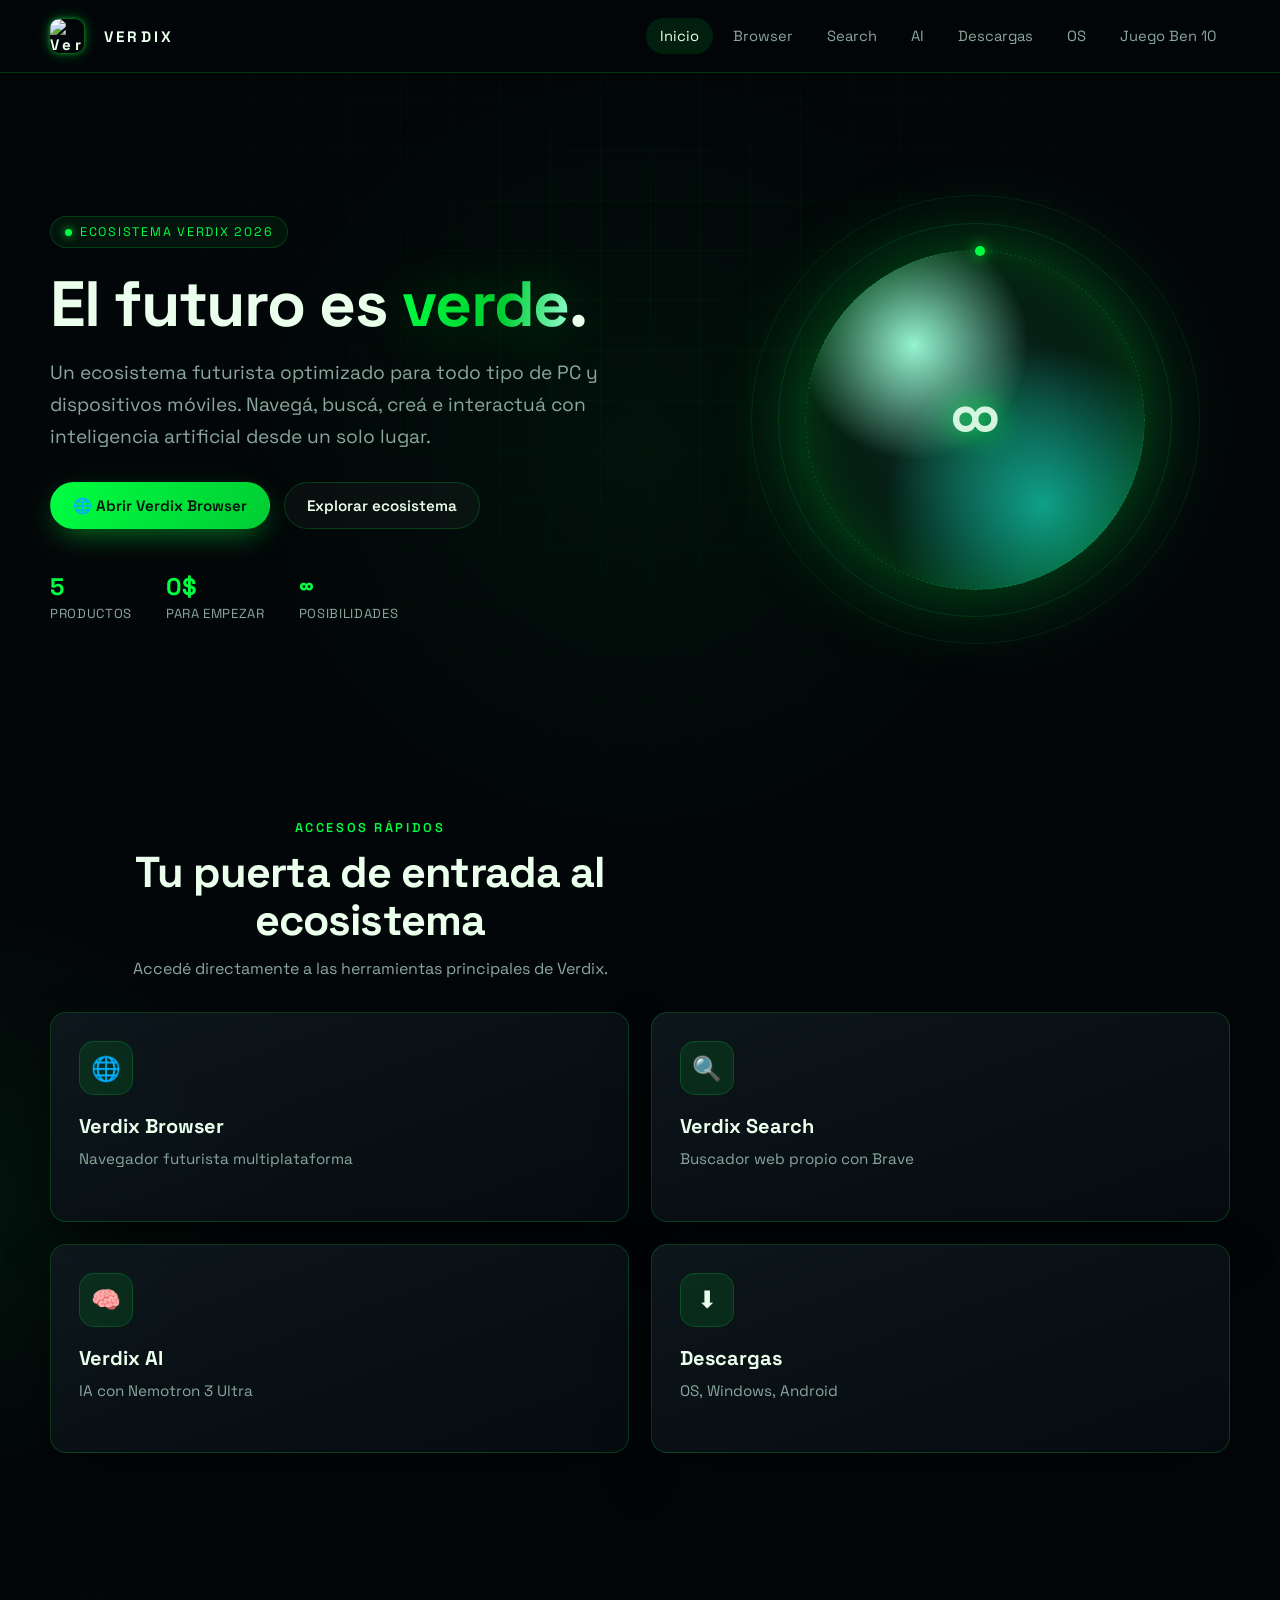
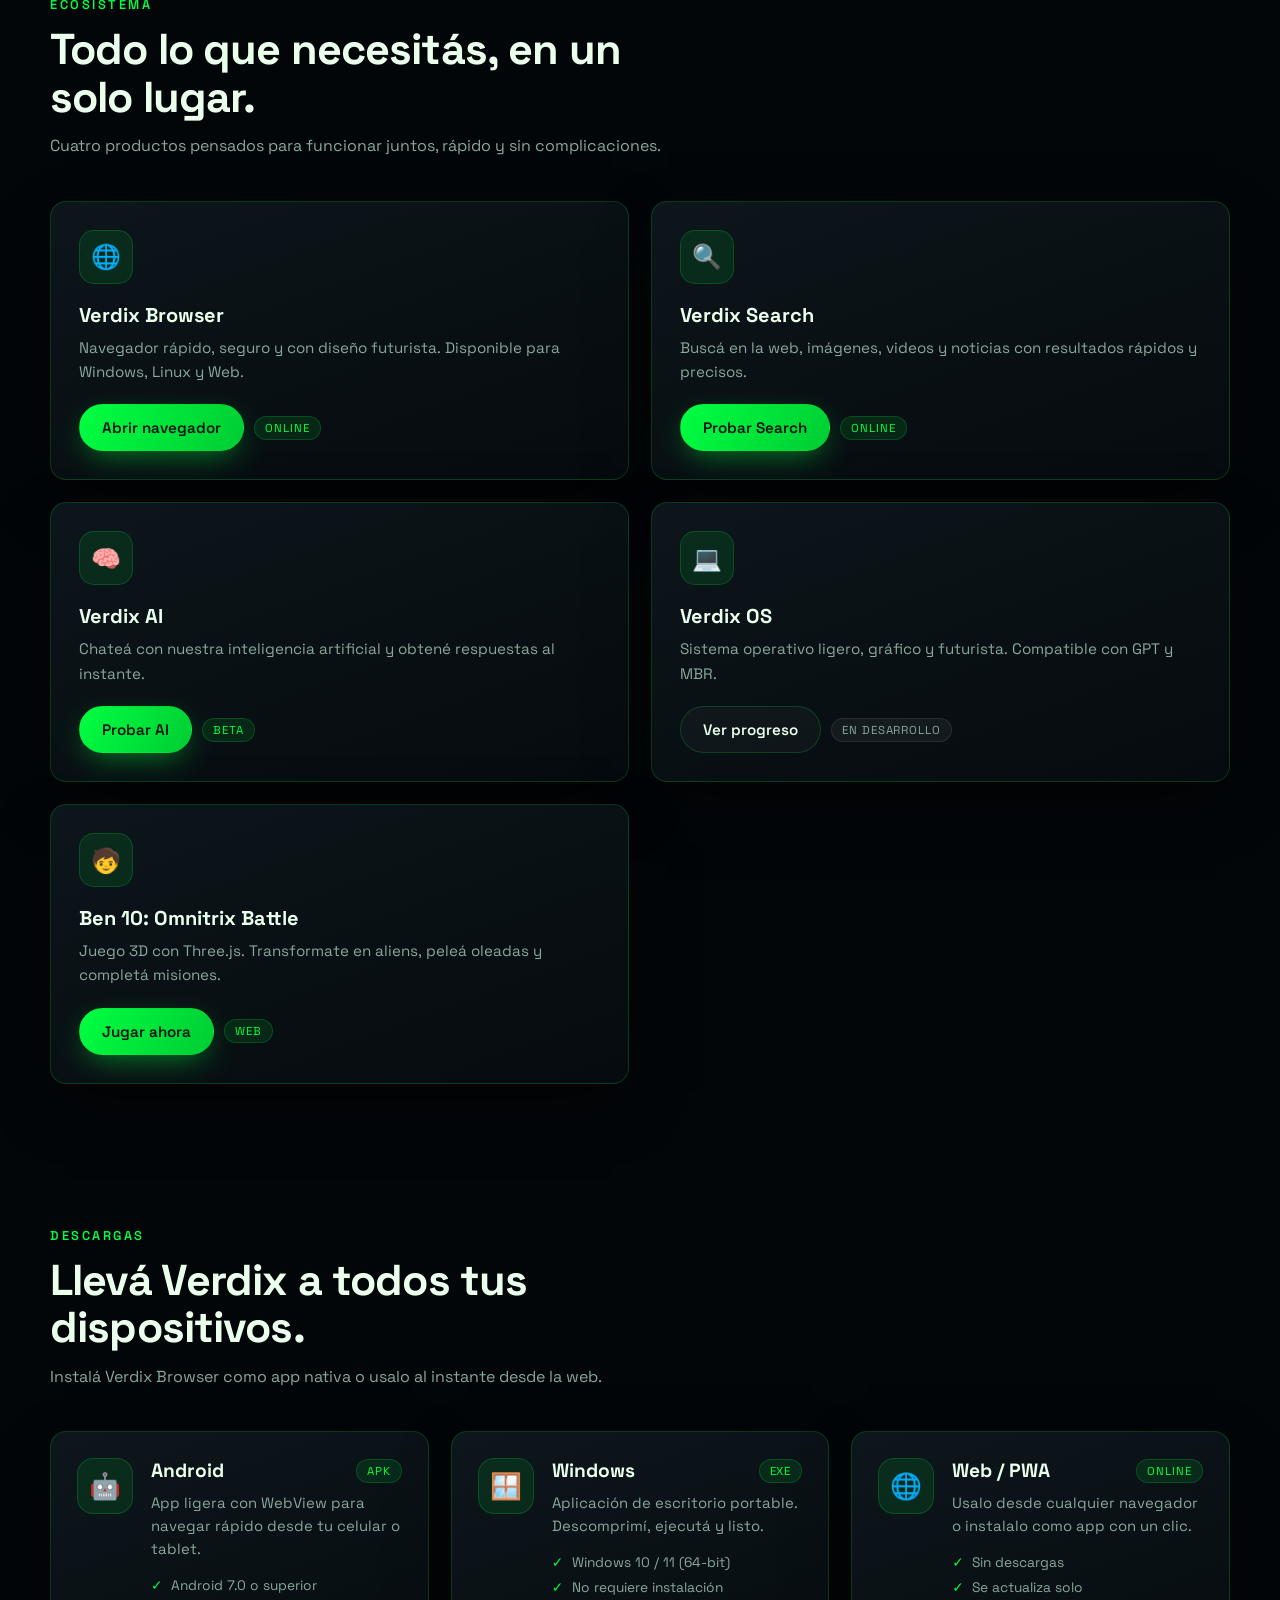
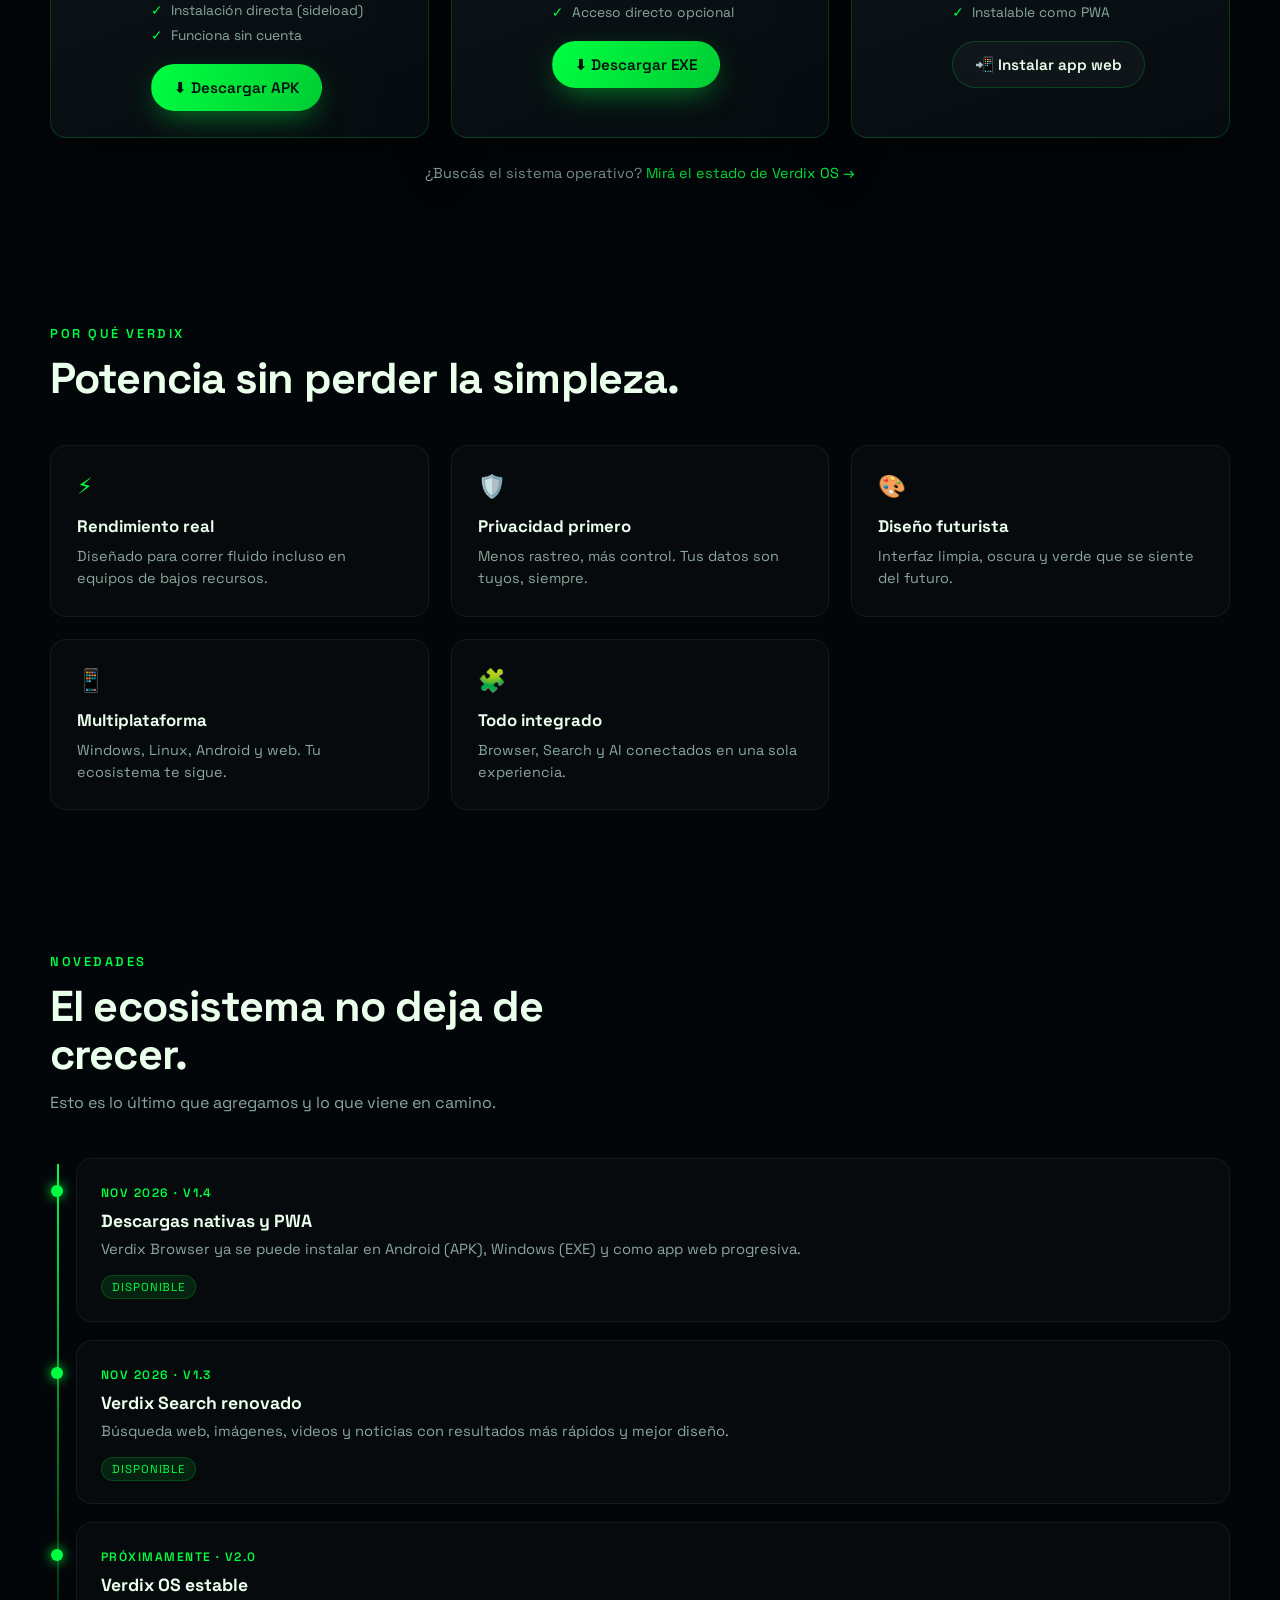
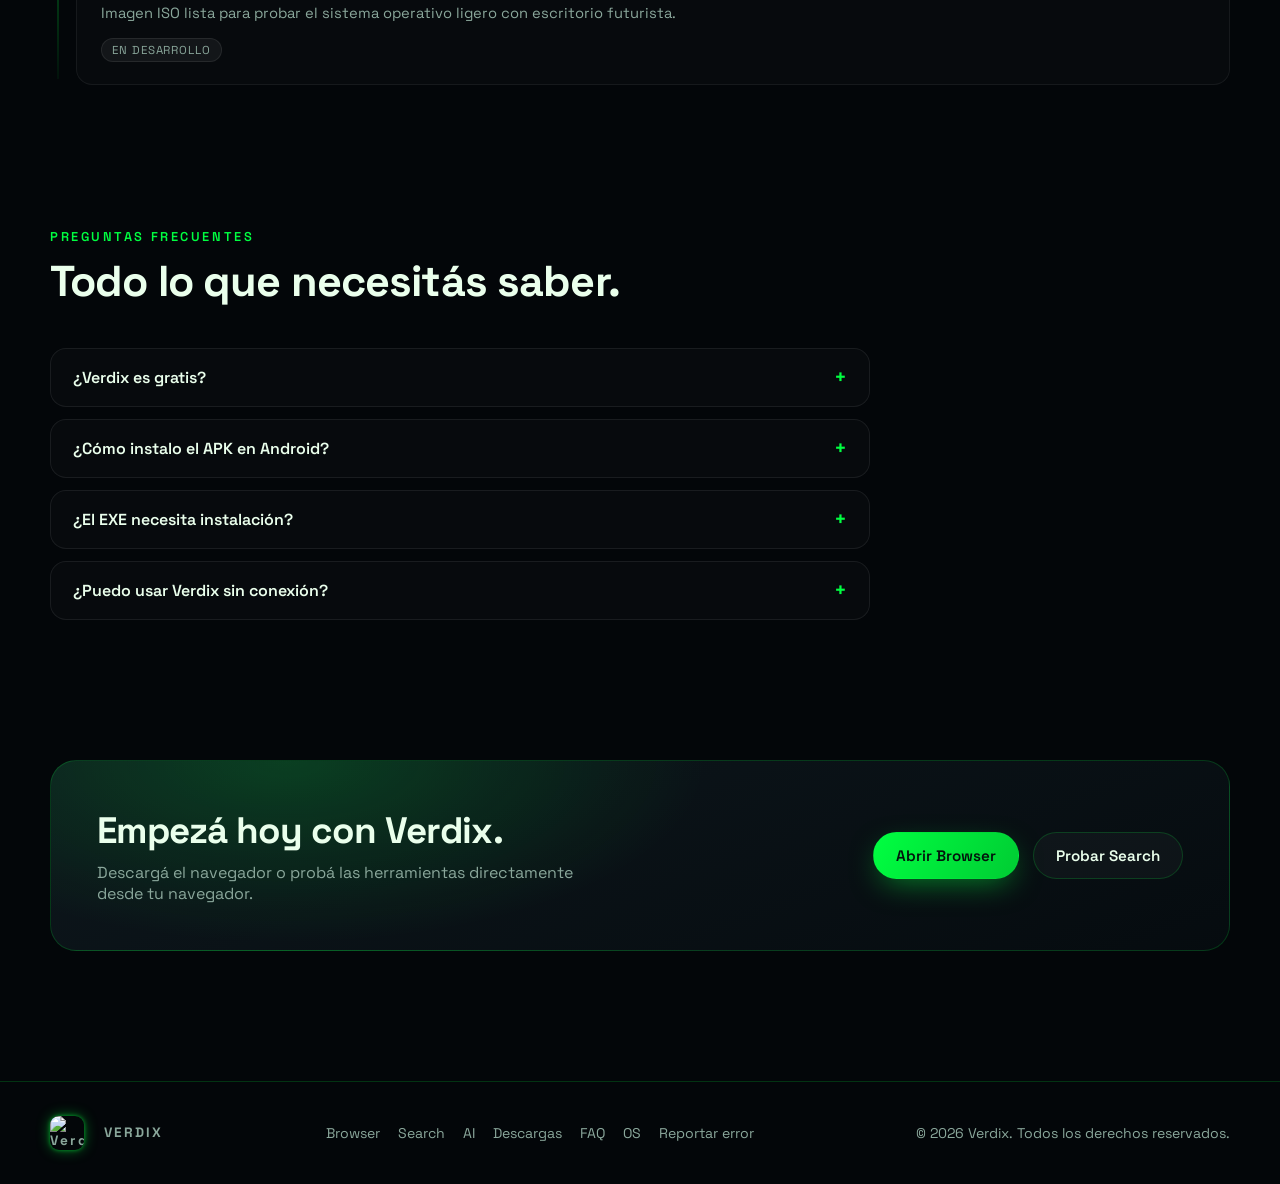
==== commit 431e8fa5: "api: mover funciones a la raiz del repo (raiz = functions, web/ = estatico)" ====
--- a/web/index.html
+++ b/web/index.html
@@ -24,7 +24,7 @@
   <header class="site-header" id="header">
     <div class="wrap header-inner">
       <a class="brand" href="index.html">
-        <span class="brand-mark">∞</span> VERDIX
+        <img class="brand-logo" src="/assets/icons/nox-infinity.svg" alt="Verdix" width="34" height="34" decoding="async"> VERDIX
       </a>
       <button class="nav-toggle" aria-label="Abrir menú" aria-expanded="false">☰</button>
       <nav class="nav">
@@ -352,7 +352,7 @@
 
   <footer class="site-footer">
     <div class="wrap footer-inner">
-      <a class="brand" href="index.html"><span class="brand-mark">∞</span> VERDIX</a>
+      <a class="brand" href="index.html"><img class="brand-logo" src="/assets/icons/nox-infinity.svg" alt="Verdix" width="34" height="34" decoding="async"> VERDIX</a>
       <div class="footer-links">
         <a href="browser.html">Browser</a>
         <a href="search.html">Search</a>
--- a/web/assets/css/verdix-delights.css
+++ b/web/assets/css/verdix-delights.css
@@ -48,3 +48,7 @@
   .hero-actions { flex-direction: column; align-items: stretch; }
   .hero-actions a { text-align: center; }
 }
+
+/* Logo infinito (brand) */
+.brand-logo{width:34px;height:34px;border-radius:9px;box-shadow:0 0 14px rgba(0,255,65,.4),0 0 4px rgba(0,255,65,.55);display:inline-block;vertical-align:middle;margin-right:.6rem}
+@media (max-width:560px){.brand-logo{width:30px;height:30px}}
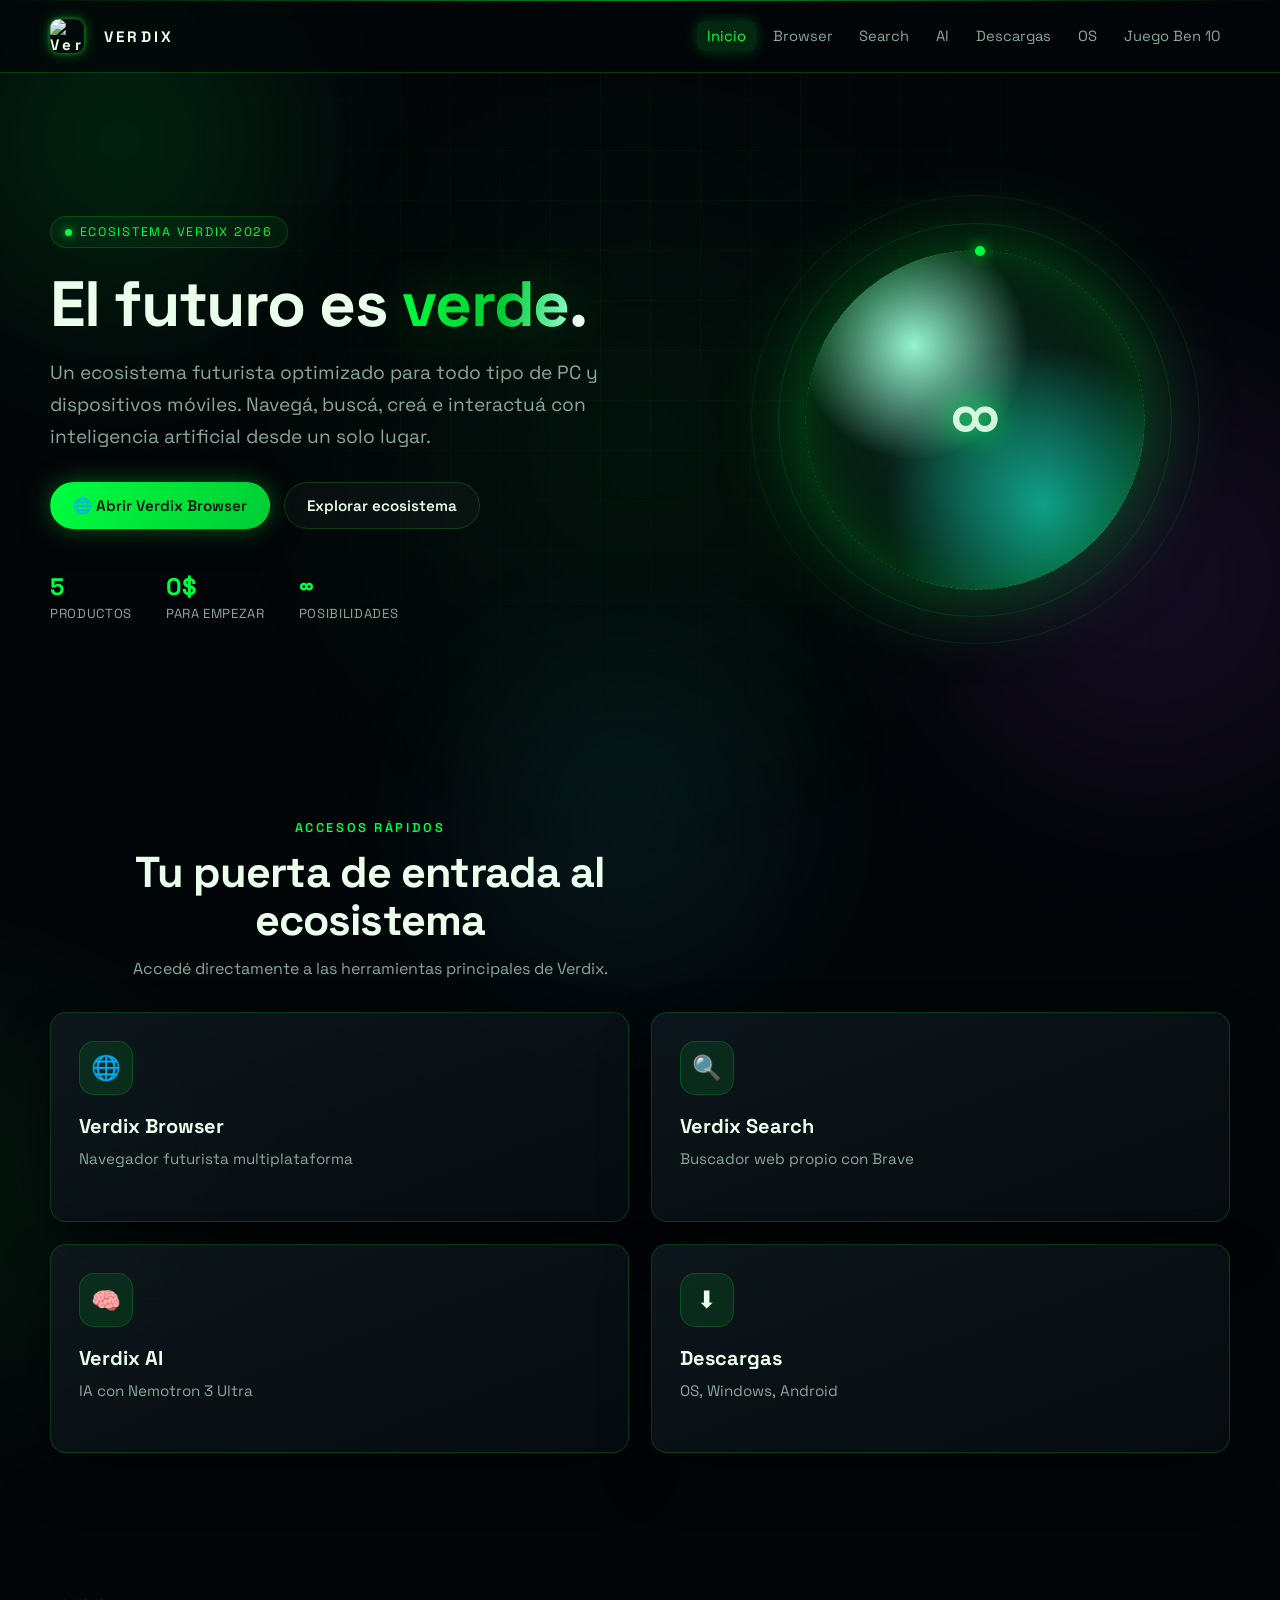
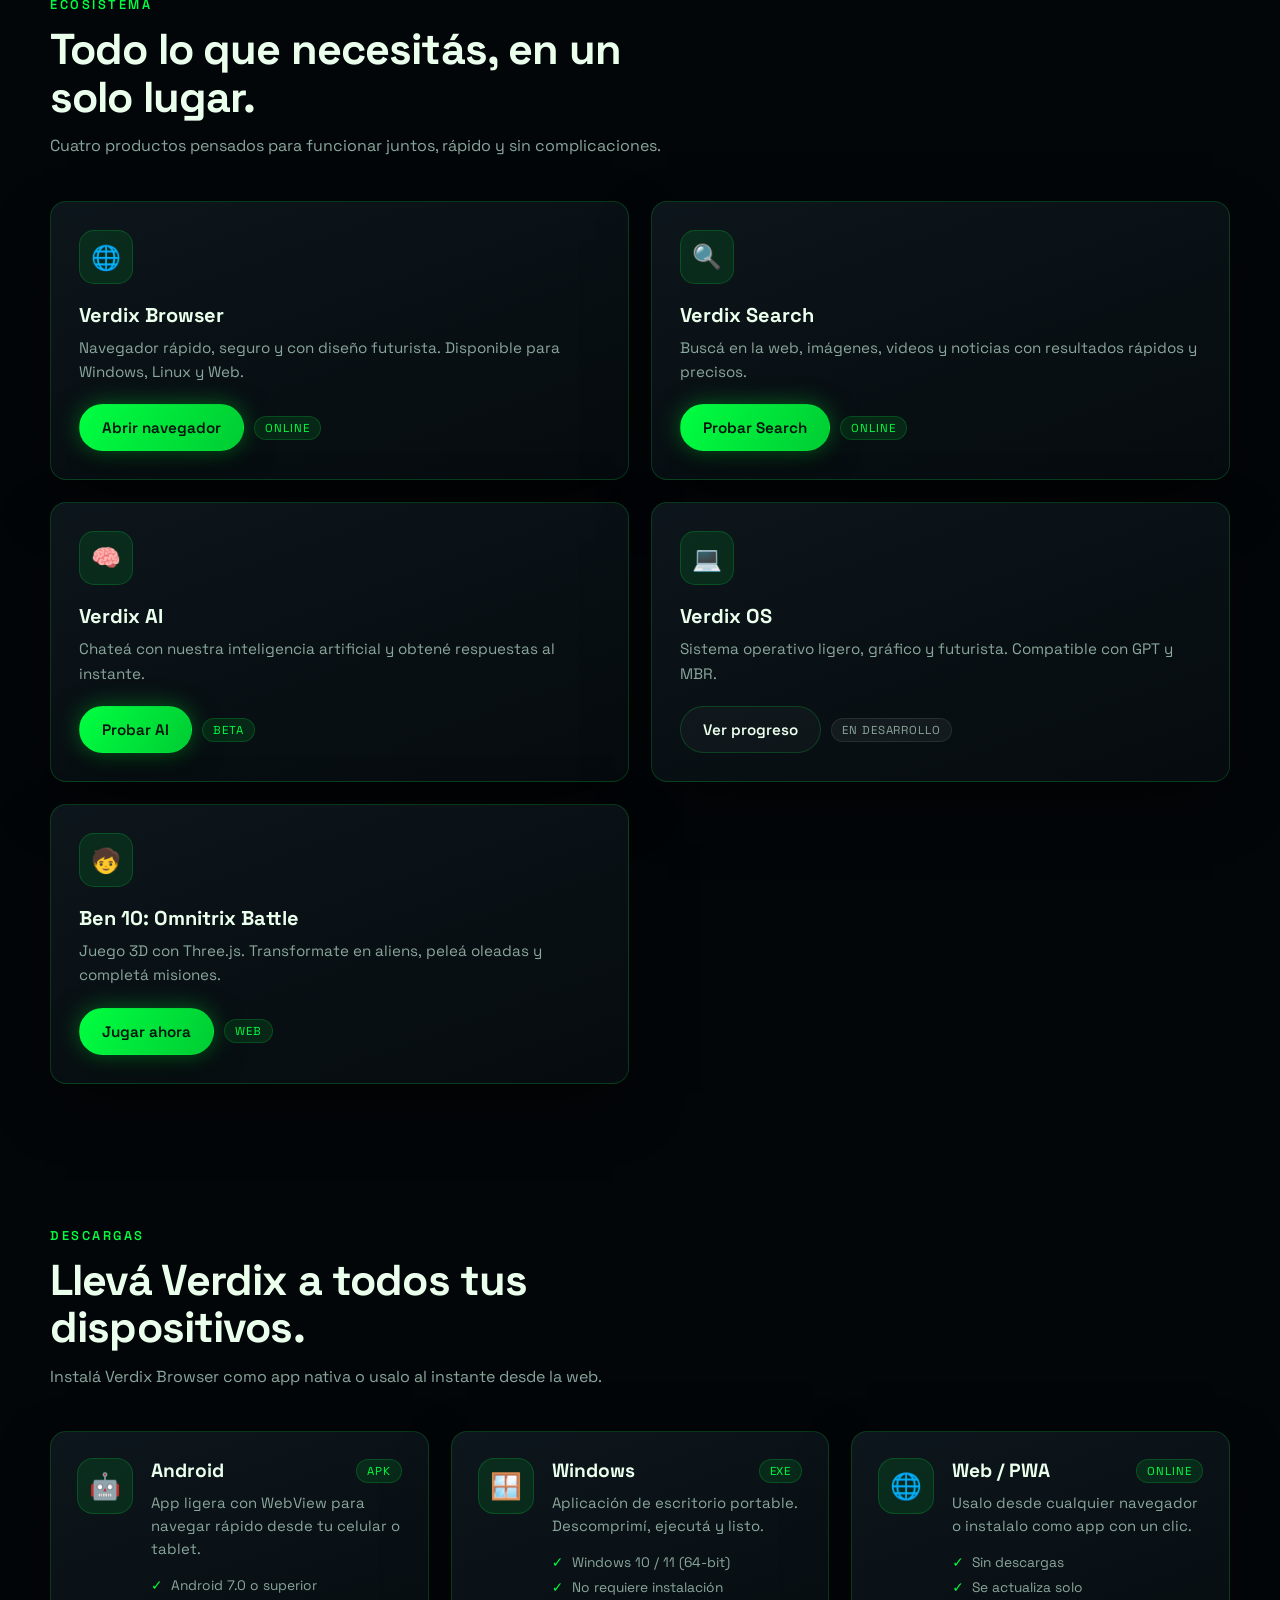
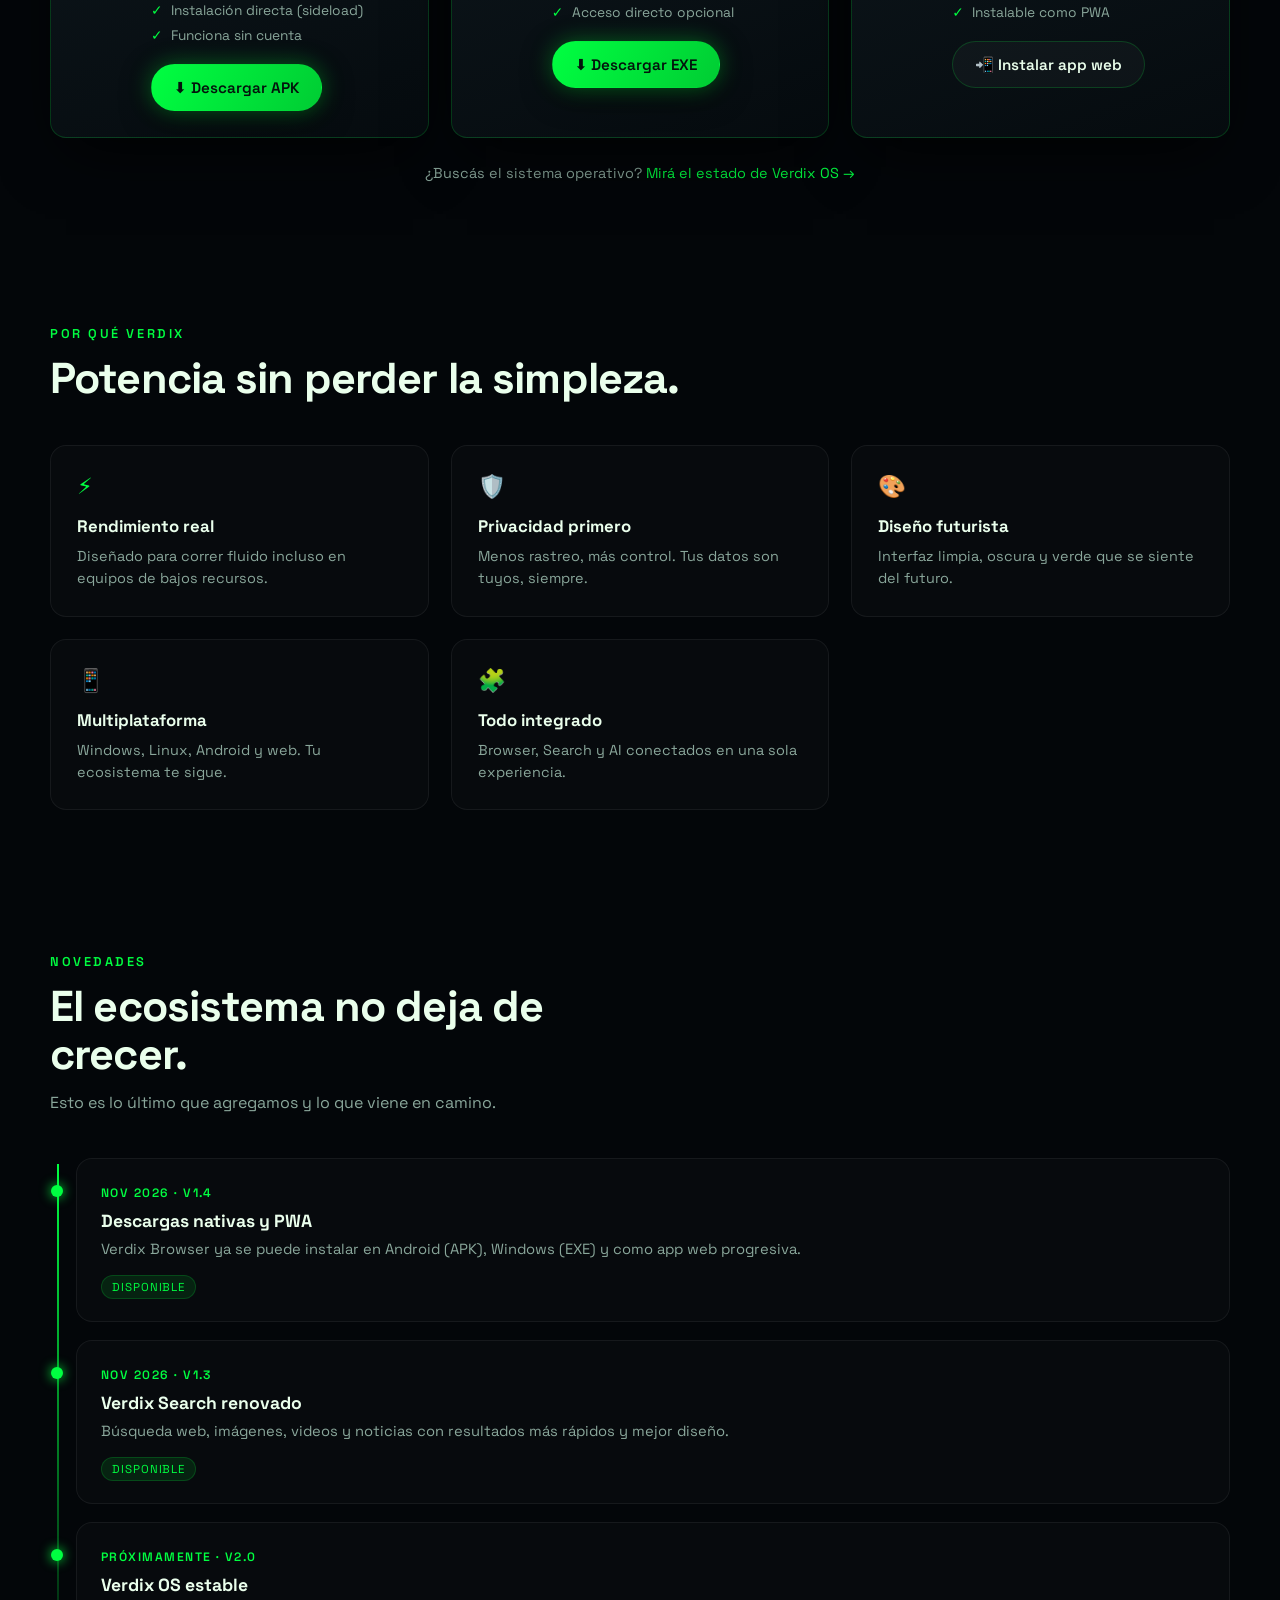
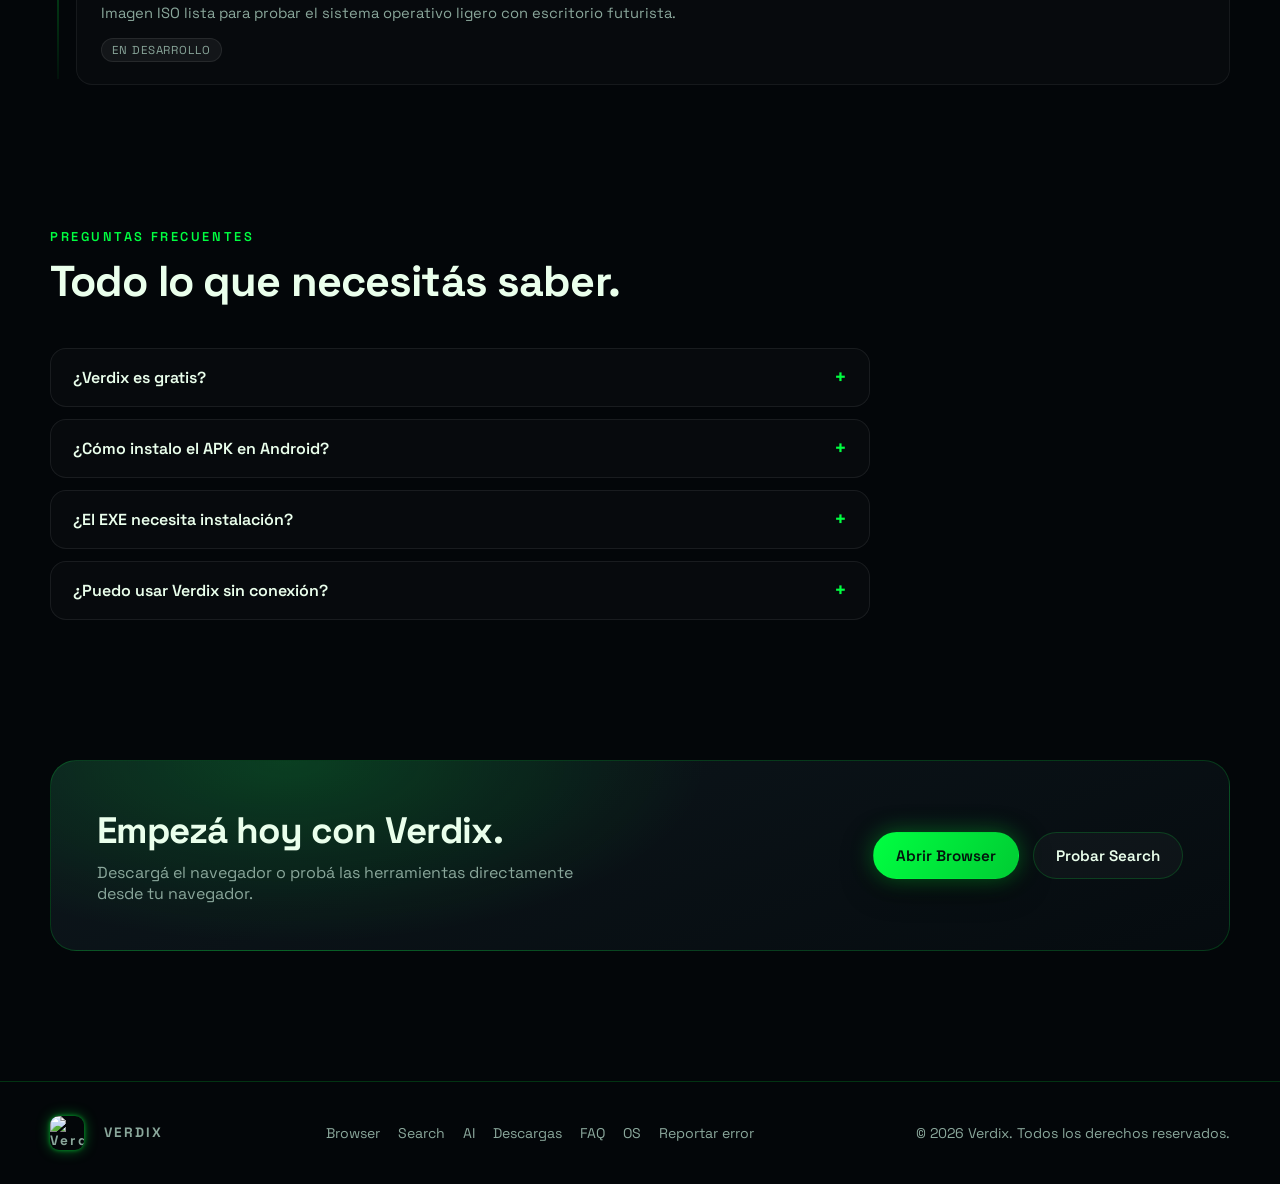
==== commit fdd99cd8: "web: orbes flotantes + glow neón + badge brillante + glow botón primario" ====
--- a/web/index.html
+++ b/web/index.html
@@ -21,6 +21,9 @@
   <link rel="stylesheet" href="assets/css/verdix-delights.css" />
 </head>
 <body>
+<div class="vdx-orb a"></div>
+<div class="vdx-orb b"></div>
+<div class="vdx-orb c"></div>
   <header class="site-header" id="header">
     <div class="wrap header-inner">
       <a class="brand" href="index.html">
--- a/web/assets/css/verdix-delights.css
+++ b/web/assets/css/verdix-delights.css
@@ -52,3 +52,43 @@
 /* Logo infinito (brand) */
 .brand-logo{width:34px;height:34px;border-radius:9px;box-shadow:0 0 14px rgba(0,255,65,.4),0 0 4px rgba(0,255,65,.55);display:inline-block;vertical-align:middle;margin-right:.6rem}
 @media (max-width:560px){.brand-logo{width:30px;height:30px}}
+
+/* === Mejoras SUPER top (radio, orbes vivos) === */
+.vdx-orb{position:fixed;border-radius:50%;filter:blur(70px);pointer-events:none;z-index:0;opacity:.7}
+.vdx-orb.a{width:520px;height:520px;left:-140px;top:-120px;background:radial-gradient(circle,rgba(0,255,65,.22),transparent 70%);animation:orbDrift1 22s ease-in-out infinite alternate}
+.vdx-orb.b{width:620px;height:620px;right:-180px;top:30%;background:radial-gradient(circle,rgba(191,64,255,.18),transparent 70%);animation:orbDrift2 27s ease-in-out infinite alternate}
+.vdx-orb.c{width:480px;height:480px;left:30%;bottom:-160px;background:radial-gradient(circle,rgba(55,245,255,.14),transparent 70%);animation:orbDrift3 19s ease-in-out infinite alternate}
+@keyframes orbDrift1{from{transform:translate(0,0) scale(1)}to{transform:translate(60px,80px) scale(1.15)}}
+@keyframes orbDrift2{from{transform:translate(0,0) scale(1)}to{transform:translate(-80px,60px) scale(.9)}}
+@keyframes orbDrift3{from{transform:translate(0,0) scale(1)}to{transform:translate(40px,-60px) scale(1.1)}}
+@media (prefers-reduced-motion:reduce){.vdx-orb{animation:none}}
+
+/* Glow pulsante en el orbe hero (público) */
+.hero .hero-glow{animation:heroBreath 6s ease-in-out infinite}
+@keyframes heroBreath{0%,100%{box-shadow:0 0 80px rgba(0,255,65,.25)}50%{box-shadow:0 0 120px rgba(0,255,65,.45)}}
+
+/* Badge brillante */
+.badge{position:relative;overflow:hidden}
+.badge::after{content:"";position:absolute;top:0;left:-120%;width:60%;height:100%;background:linear-gradient(100deg,transparent,rgba(255,255,255,.35),transparent);transform:skewX(-20deg);animation:badgeSheen 3.6s ease-in-out infinite}
+@keyframes badgeSheen{0%,60%{left:-120%}100%{left:220%}}
+
+/* Línea de gradiente en borde superior del header (muy sutil) */
+.site-header{border-bottom:1px solid rgba(0,255,65,.22) !important}
+.site-header::before{content:"";position:absolute;left:0;right:0;top:0;height:1px;background:linear-gradient(90deg,transparent,rgba(0,255,65,.55),transparent);pointer-events:none}
+
+/* Nav links hover con subrayado neón */
+.nav a{position:relative;padding:.35rem .65rem;border-radius:8px;transition:inherit}
+.nav a:hover{color:var(--green);background:rgba(0,255,65,.08)}
+.nav a.active{background:rgba(0,255,65,.14);color:var(--green);box-shadow:0 0 14px rgba(0,255,65,.25)}
+
+/* Botones con sombra neón al hover */
+.btn-primary{box-shadow:0 0 22px rgba(0,255,65,.35),0 8px 30px rgba(0,0,0,.6) !important}
+.btn-primary:hover{box-shadow:0 0 36px rgba(0,255,65,.55),0 12px 40px rgba(0,0,0,.7) !important}
+
+/* Card con borde animado al hover (opcional, ligero) */
+.card{position:relative;overflow:hidden}
+.card::after{content:"";position:absolute;inset:0;background:radial-gradient(400px circle at var(--mx,50%) var(--my,50%),rgba(0,255,65,.07),transparent 60%);opacity:0;transition:opacity .3s}
+.card:hover::after{opacity:1}
+
+/* Selección de texto con color neón VERDIX */
+::selection{background:rgba(0,255,65,.3);color:#eaffef}
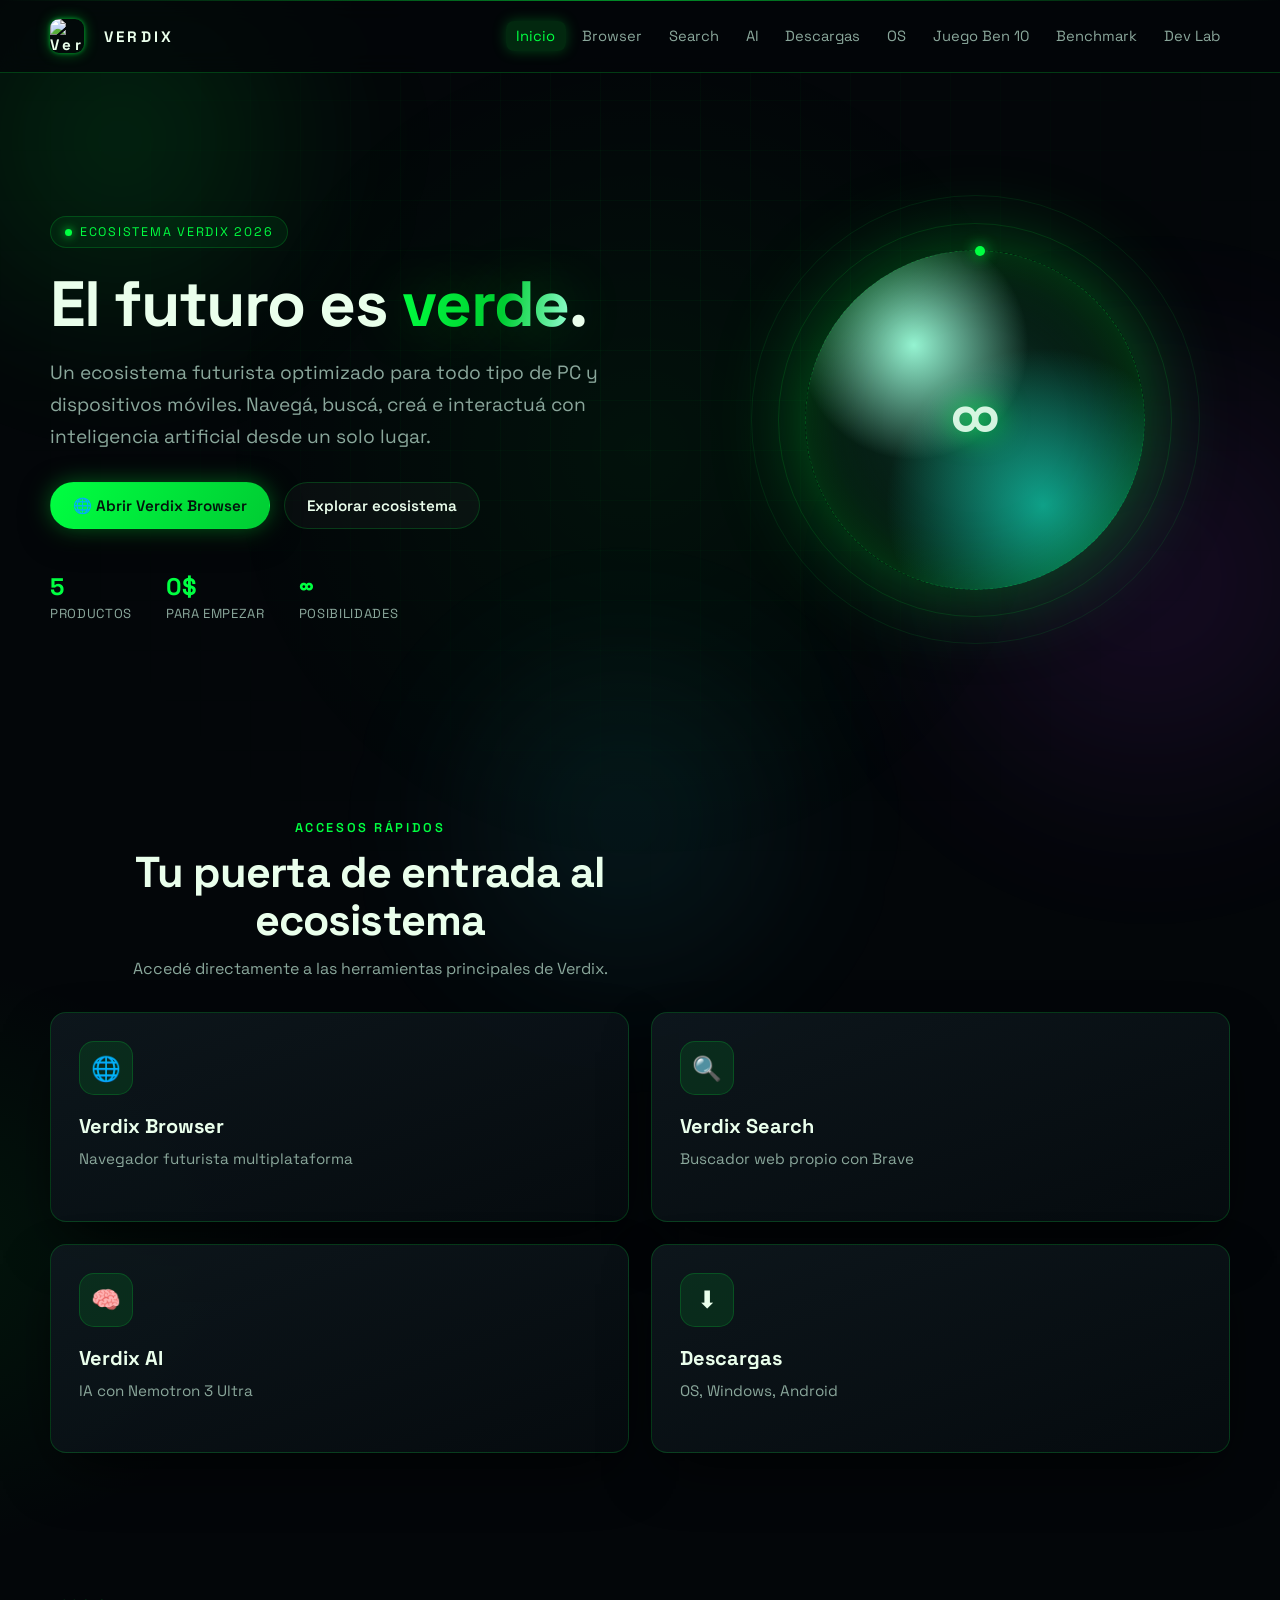
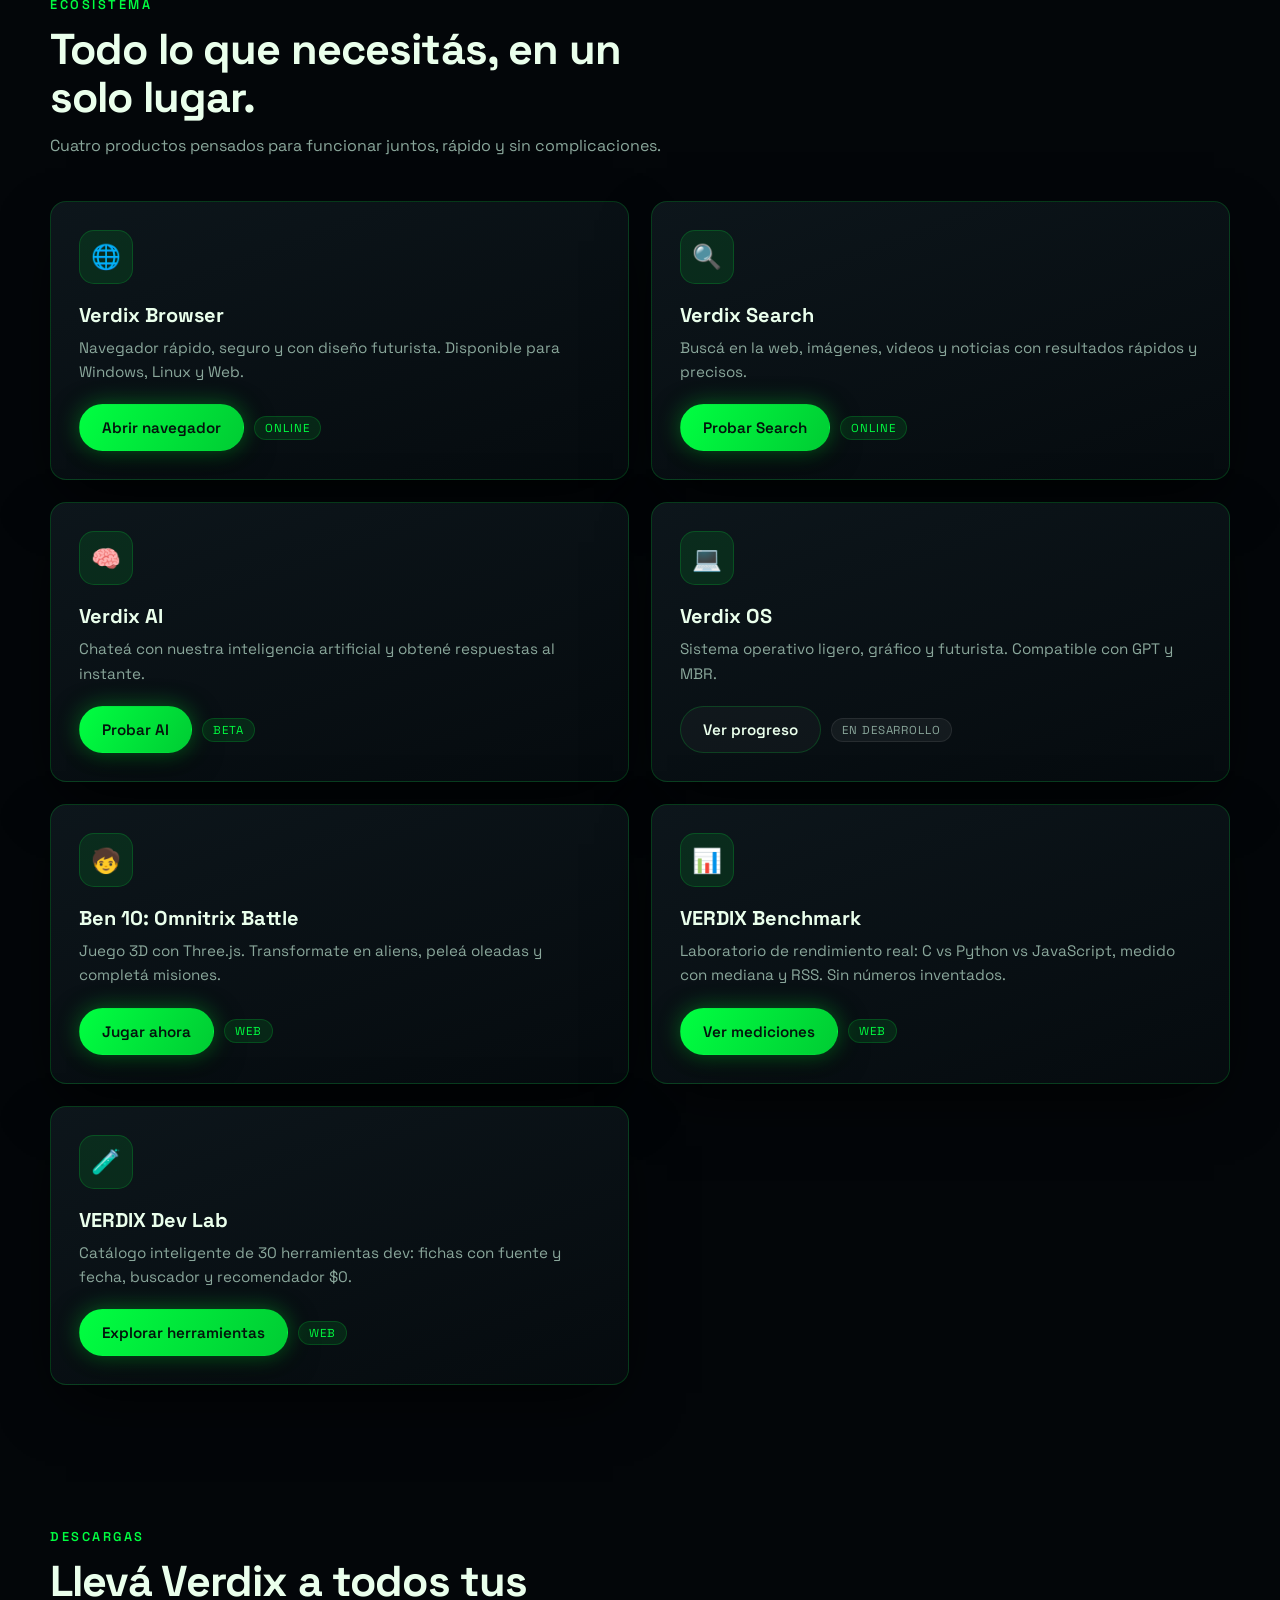
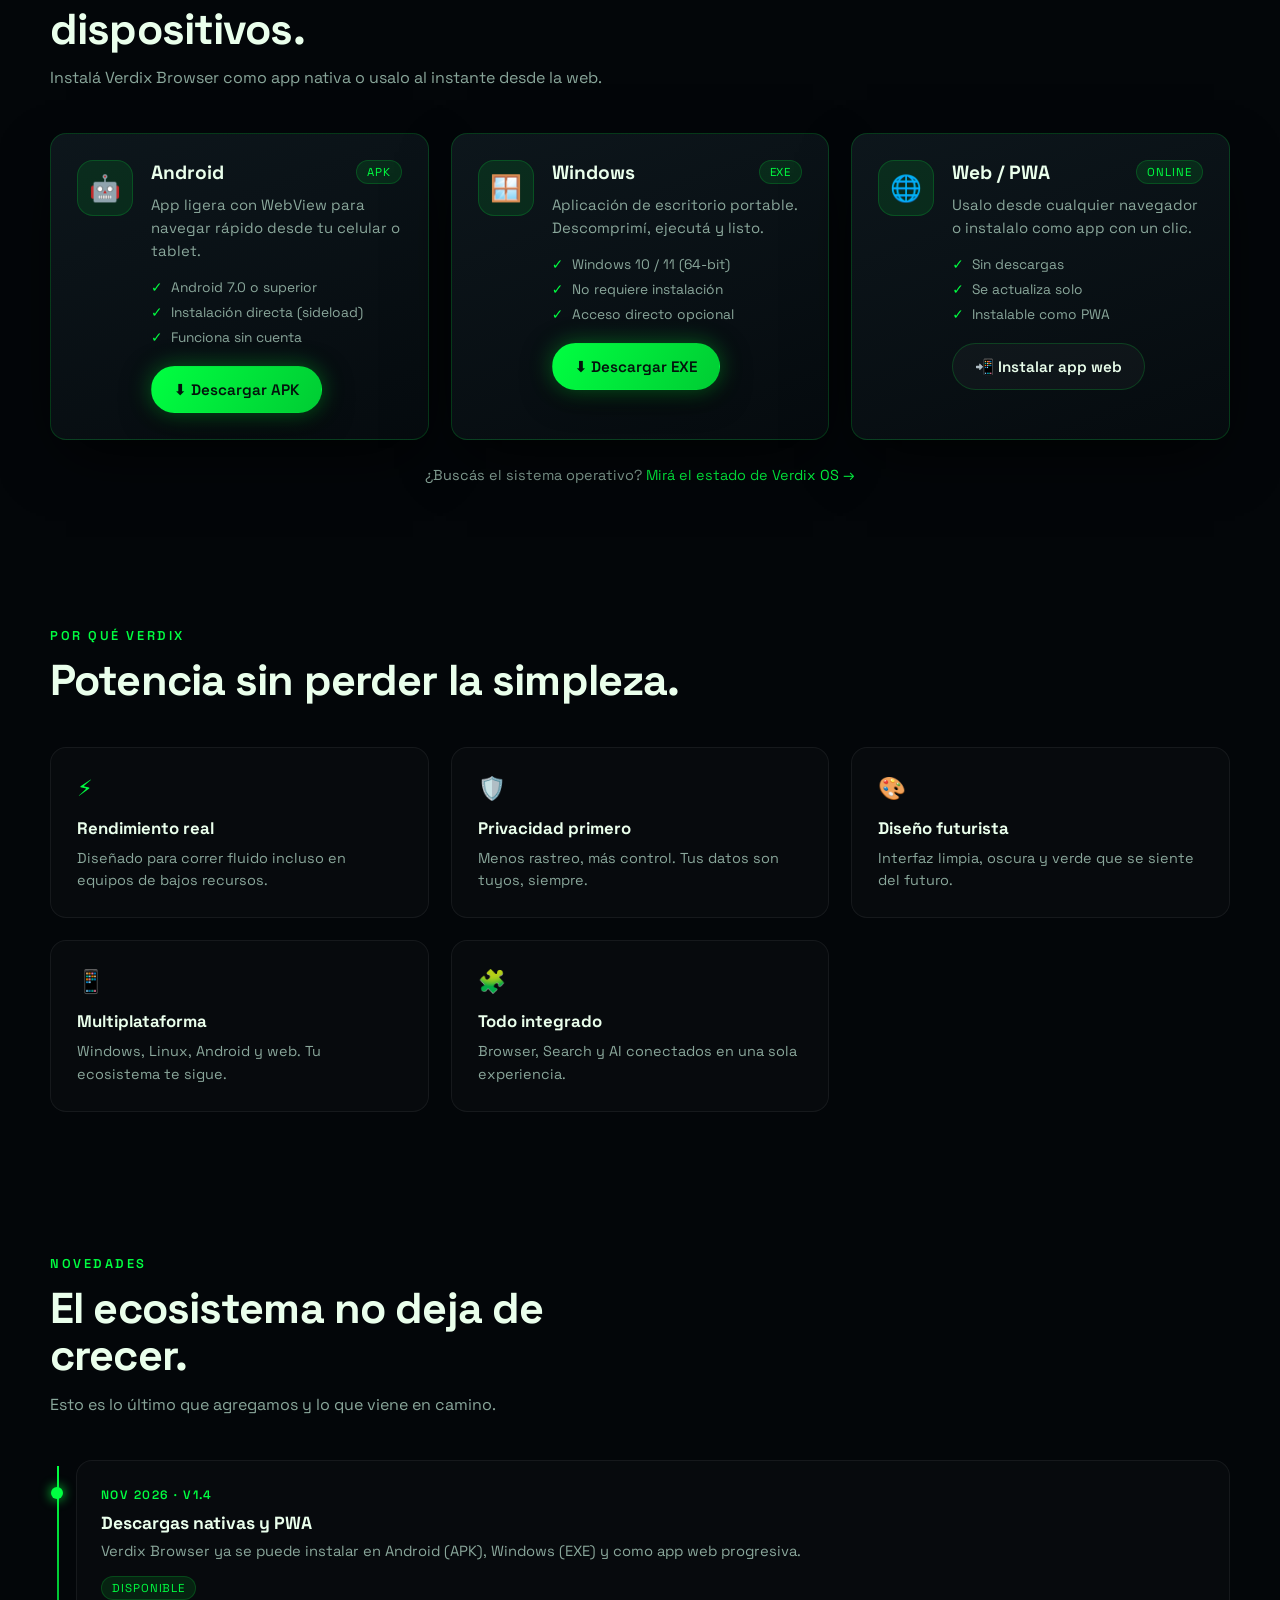
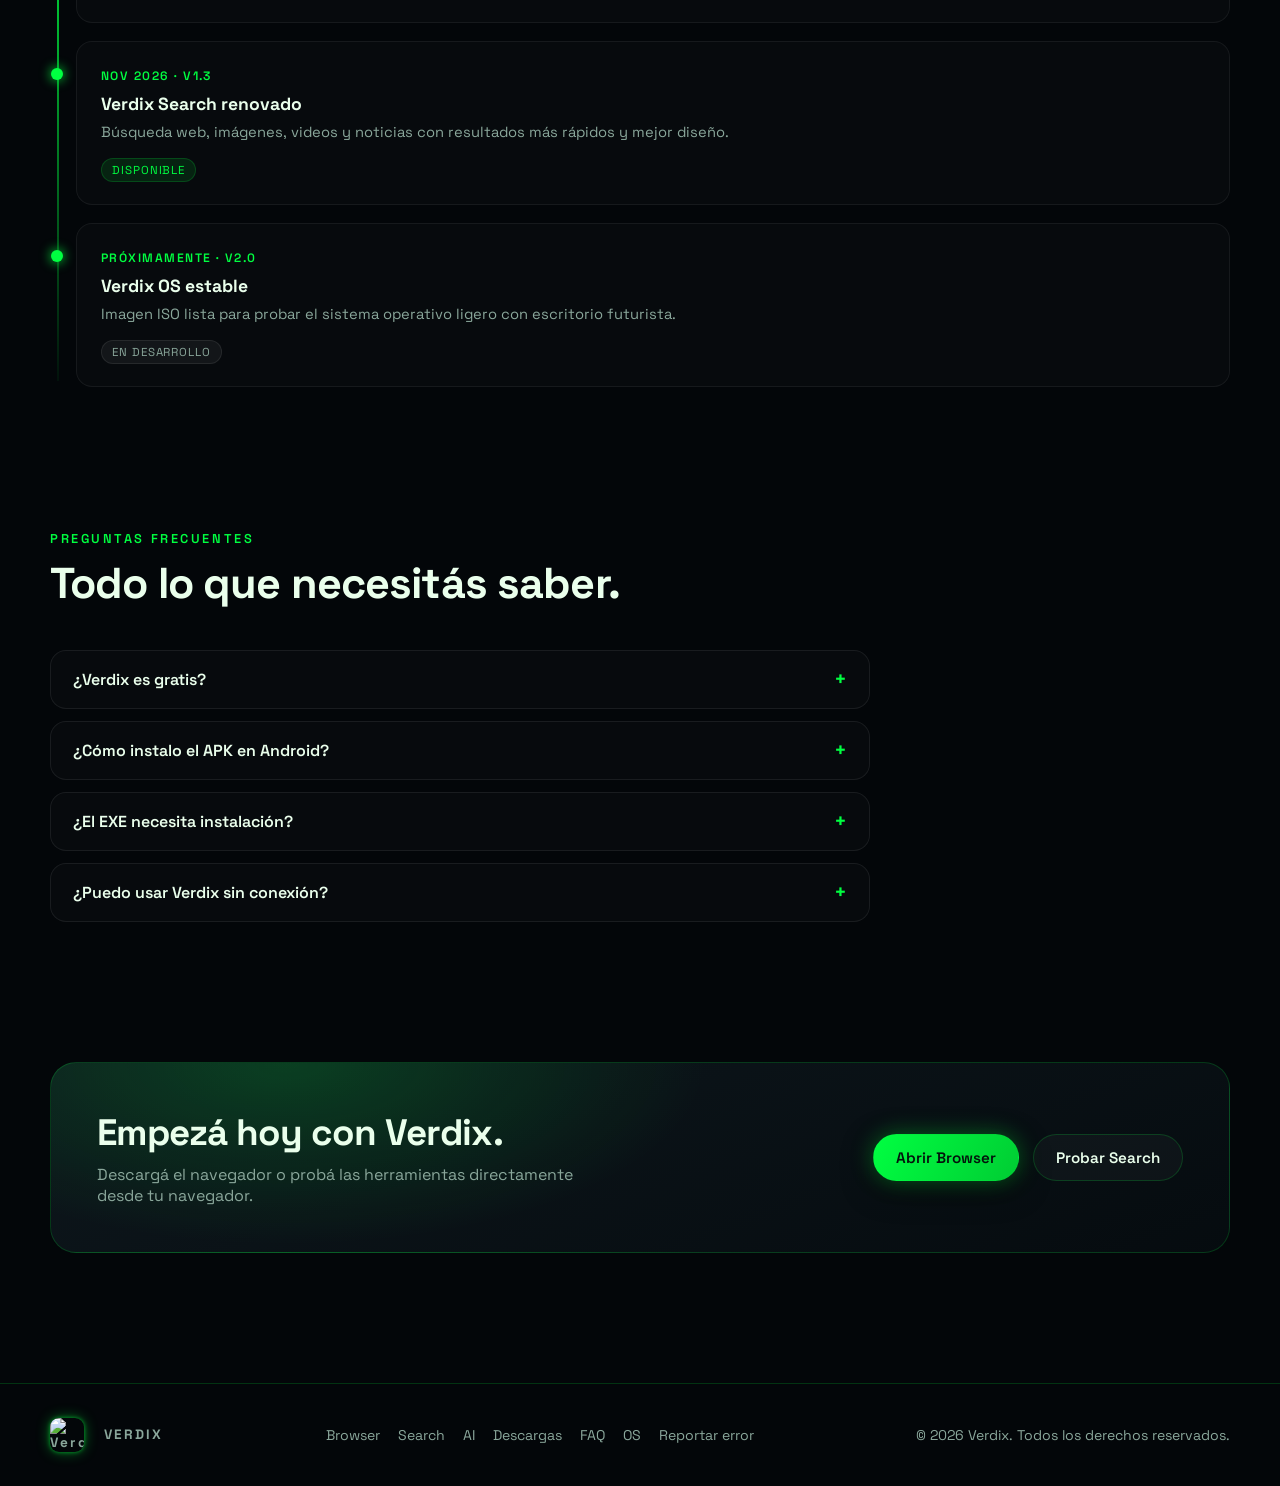
==== commit f9b7b789: "web: + VERDIX BENCHMARK y VERDIX DEV LAB — un solo link - web/benchmark/: dashboard estático (KPIs, " ====
--- a/web/index.html
+++ b/web/index.html
@@ -38,6 +38,8 @@
         <a href="download.html">Descargas</a>
         <a href="#os">OS</a>
         <a href="apk/juego/index.html">Juego Ben 10</a>
+        <a href="benchmark/">Benchmark</a>
+        <a href="devlab/">Dev Lab</a>
       </nav>
     </div>
   </header>
@@ -166,6 +168,26 @@
               <span class="tag">Web</span>
             </div>
           </article>
+
+          <article class="card reveal">
+            <div class="icon">📊</div>
+            <h3>VERDIX Benchmark</h3>
+            <p>Laboratorio de rendimiento real: C vs Python vs JavaScript, medido con mediana y RSS. Sin números inventados.</p>
+            <div class="card-foot">
+              <a class="btn btn-primary" href="benchmark/">Ver mediciones</a>
+              <span class="tag">Web</span>
+            </div>
+          </article>
+
+          <article class="card reveal">
+            <div class="icon">🧪</div>
+            <h3>VERDIX Dev Lab</h3>
+            <p>Catálogo inteligente de 30 herramientas dev: fichas con fuente y fecha, buscador y recomendador $0.</p>
+            <div class="card-foot">
+              <a class="btn btn-primary" href="devlab/">Explorar herramientas</a>
+              <span class="tag">Web</span>
+            </div>
+          </article>
         </div>
       </div>
     </section>
--- a/web/assets/css/verdix-delights.css
+++ b/web/assets/css/verdix-delights.css
@@ -22,18 +22,18 @@
 .card, .panel, .workspace { transition: transform .3s var(--transition), border-color .3s var(--transition); }
 .card:hover, .panel:hover { transform: translateY(-4px); border-color: rgba(0,255,65,.4); }
 
-/* Reveal on scroll (IntersectionObserver) */
-html.js .reveal { animation: revealIn .4s ease both; }
-html.js .reveal:nth-of-type(1) { animation-delay: .02s; }
-html.js .reveal:nth-of-type(2) { animation-delay: .06s; }
-html.js .reveal:nth-of-type(3) { animation-delay: .1s; }
+/* Reveal on scroll (IntersectionObserver) — siempre visible al cargar */
+.reveal { animation: revealIn .55s ease both; }
+.reveal:nth-of-type(1) { animation-delay: .05s; }
+.reveal:nth-of-type(2) { animation-delay: .15s; }
+.reveal:nth-of-type(3) { animation-delay: .25s; }
 @keyframes revealIn { from { opacity: 0; transform: translateY(26px); } to { opacity: 1; transform: none; } }
-@media (prefers-reduced-motion: reduce) { html.js .reveal { animation: none; } }
+@media (prefers-reduced-motion: reduce) { .reveal { animation: none; } }
 
 /* Grano sutil vivo (animación lenta) */
 @keyframes drift { 0% { background-position: 0 0; } 100% { background-position: 200px 200px; } }
 body::after {
-  content: ""; position: fixed; inset: -50%; z-index: 0; pointer-events: none;
+  content: ""; position: fixed; inset: 0; z-index: 0; pointer-events: none;
   background: radial-gradient(600px circle at 50% 50%, rgba(0,255,65,.05), transparent 70%);
   animation: drift 24s linear infinite alternate;
 }
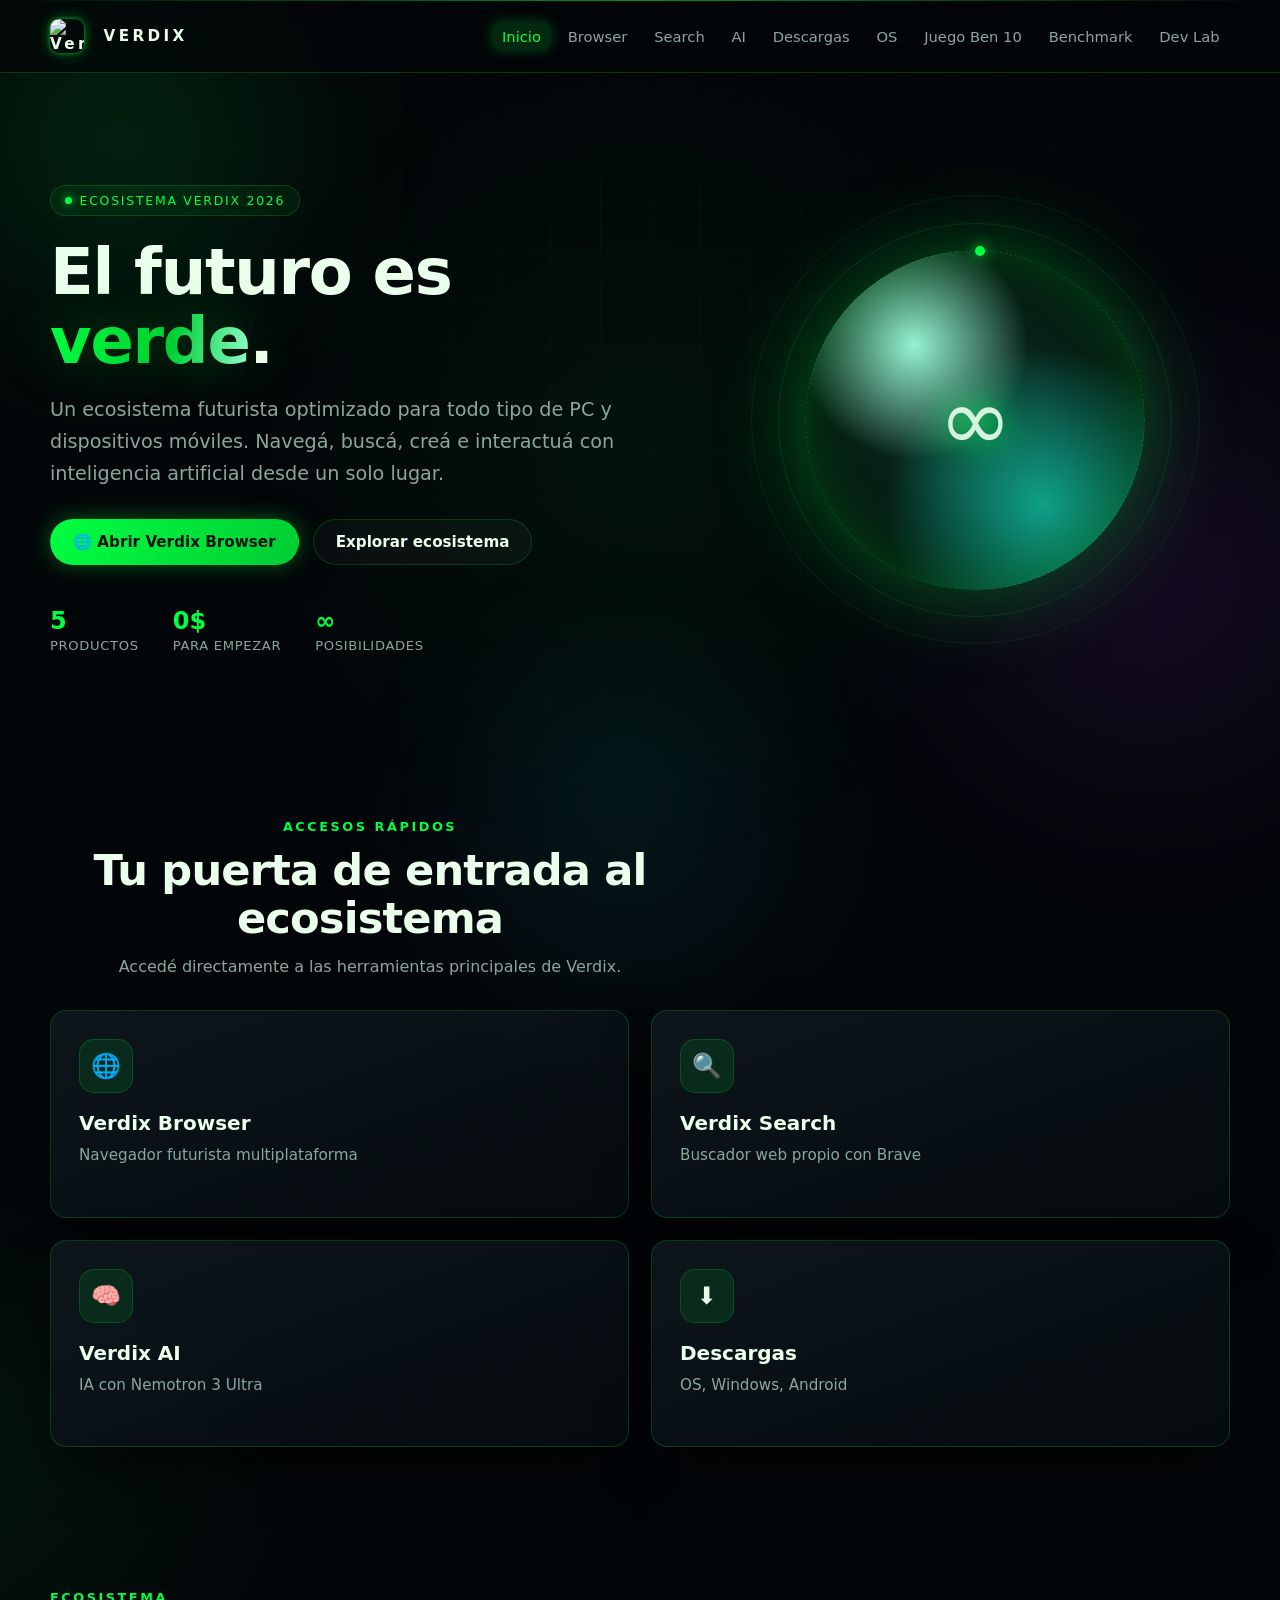
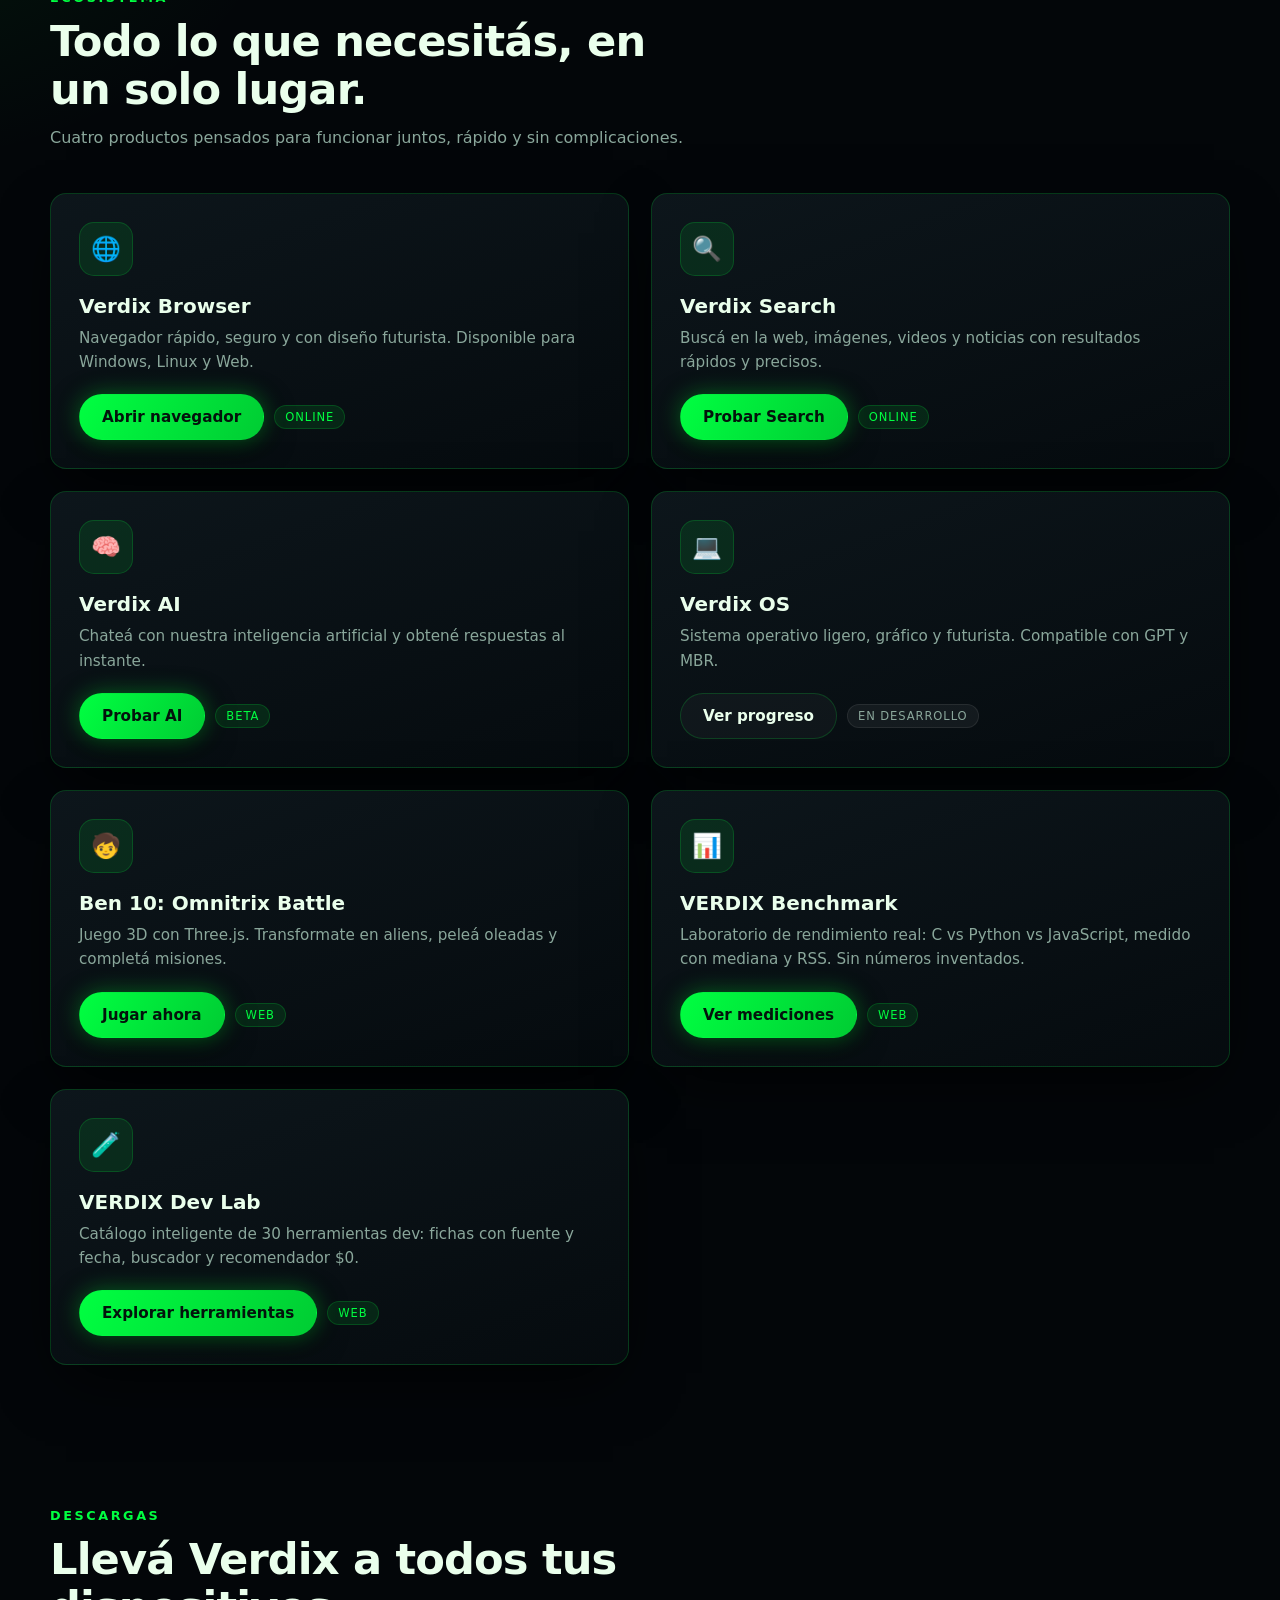
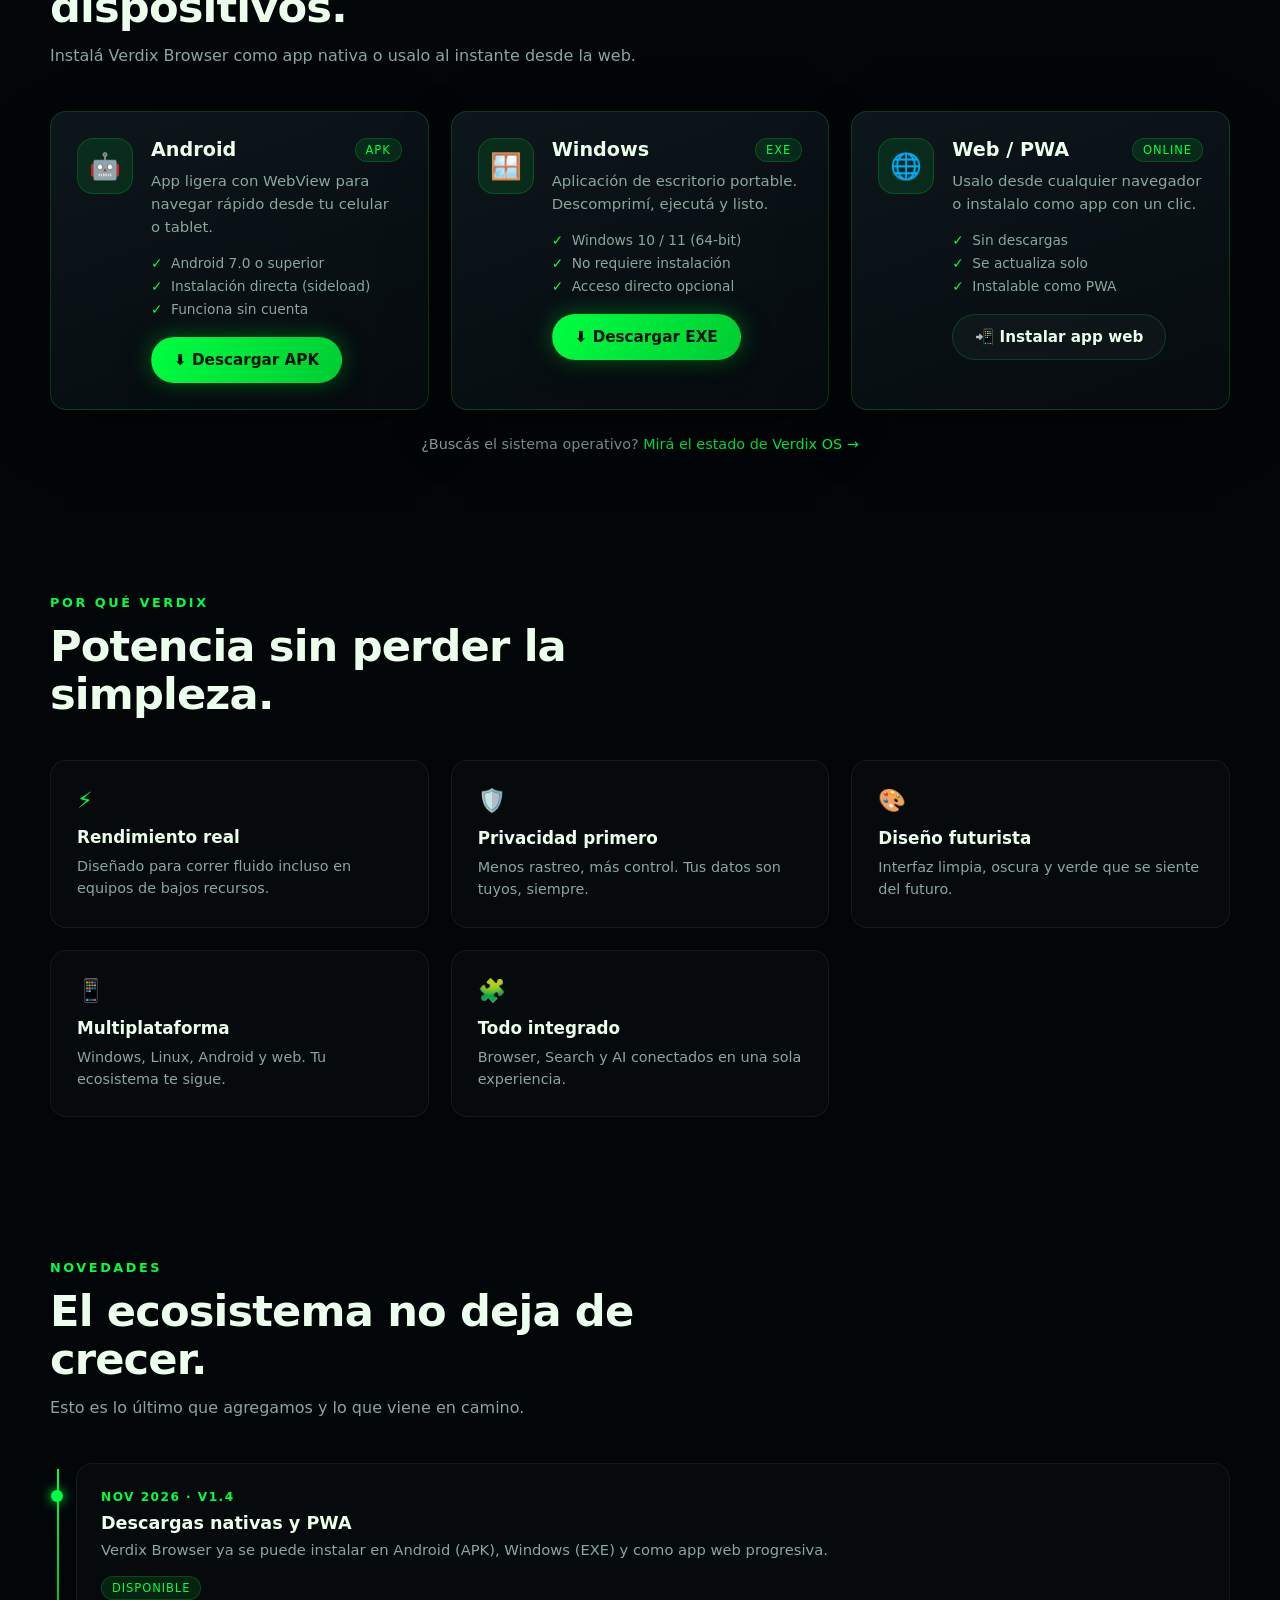
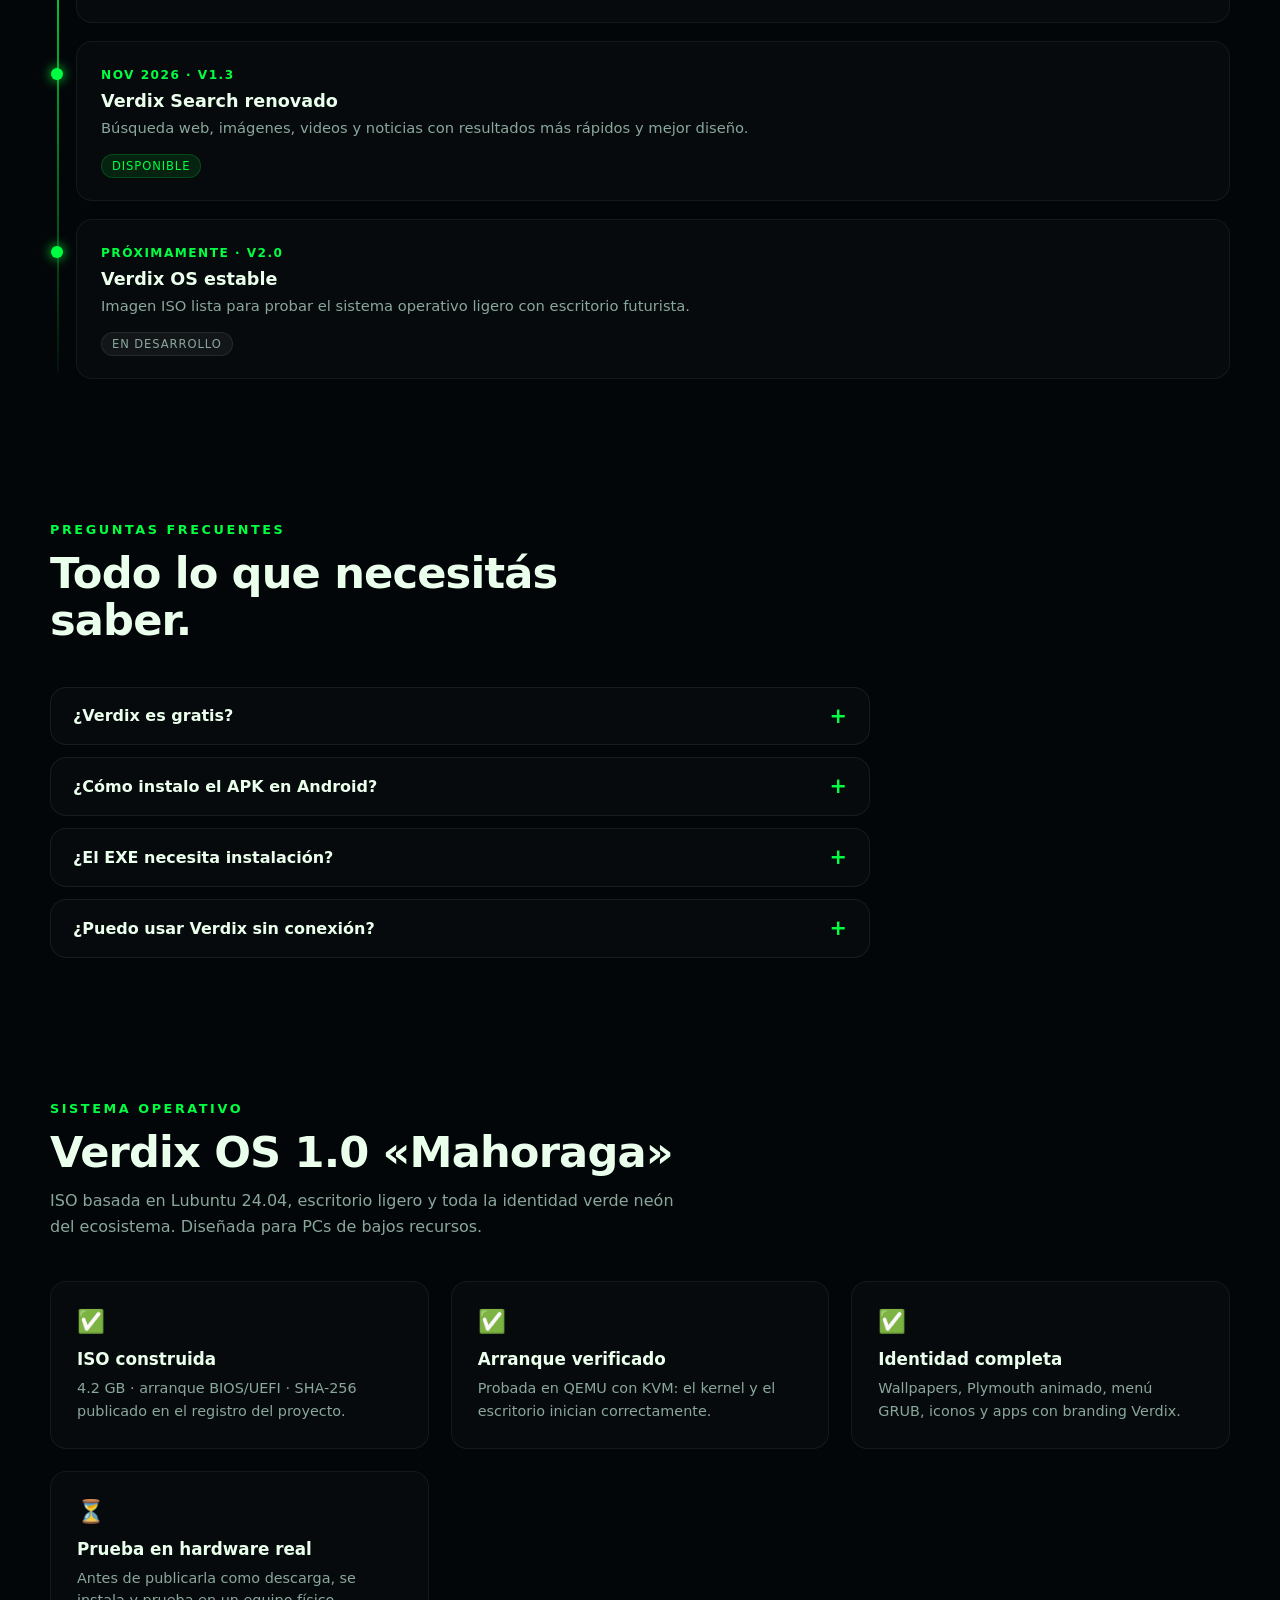
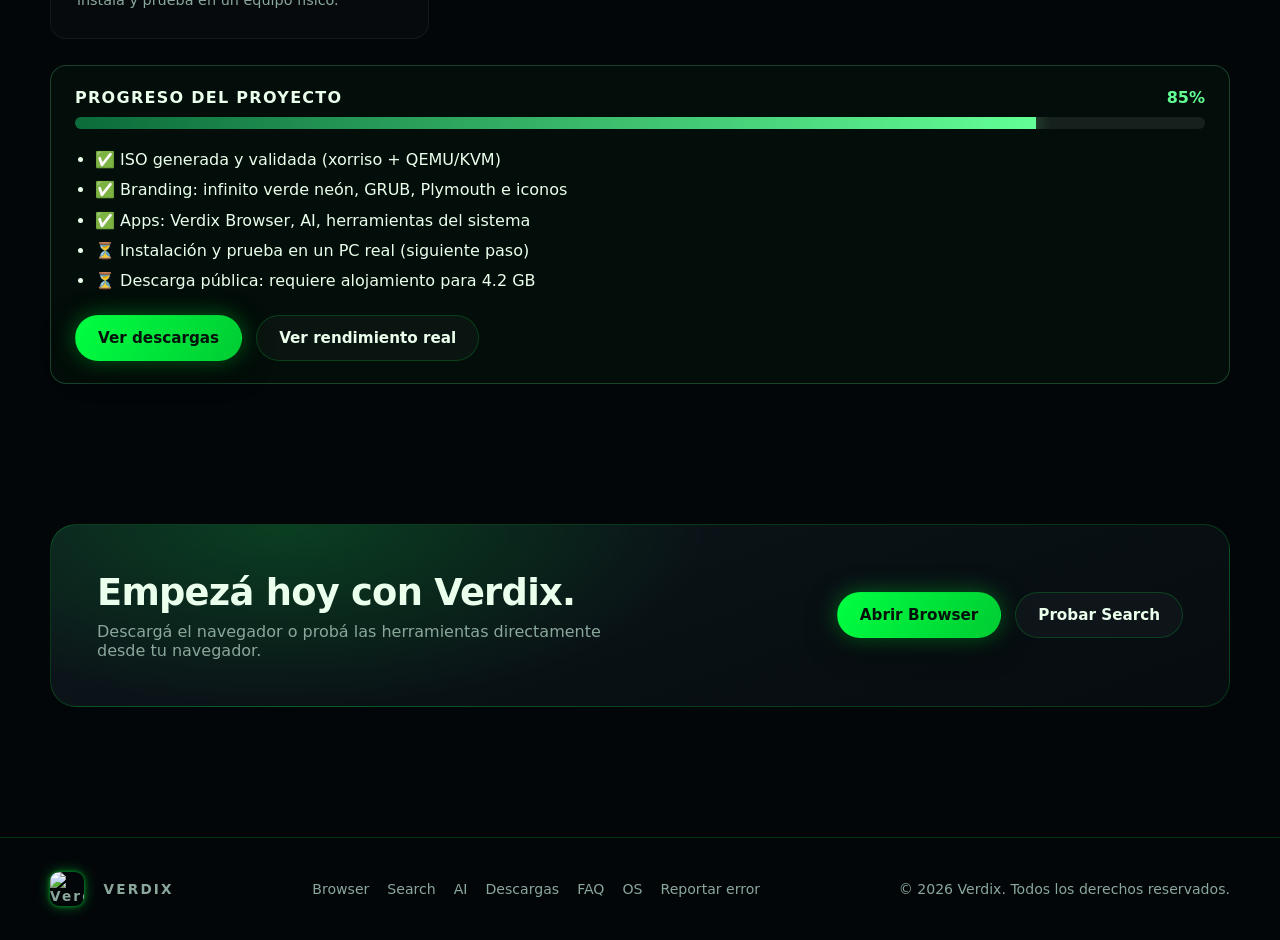
==== commit 51c3ad38: "fix: auditoría total de web y juego — 63 pruebas e2e, 0 fallos Web: - index.html: sección #os real c" ====
--- a/web/index.html
+++ b/web/index.html
@@ -6,6 +6,7 @@
   <title>Verdix — Ecosistema Futurista</title>
   <meta name="description" content="Verdix es un ecosistema futurista: navegador, buscador, inteligencia artificial y sistema operativo ligero para cualquier PC." />
   <meta name="theme-color" content="#030609" />
+  <meta http-equiv="Content-Security-Policy" content="default-src 'self'; script-src 'self' 'unsafe-inline' 'unsafe-eval'; style-src 'self' 'unsafe-inline' https://fonts.googleapis.com; font-src 'self' https://fonts.gstatic.com data:; img-src 'self' data: blob: https:; media-src 'self' blob: data: https:; connect-src 'self' https:; frame-src 'self' https: http:; object-src 'none'; base-uri 'self';">
   <link rel="icon" type="image/png" href="/icon-192.png" />
   <link rel="apple-touch-icon" href="/icon-192.png" />
   <link rel="manifest" href="/manifest.json" />
@@ -358,6 +359,61 @@
       </div>
     </section>
 
+    <!-- Verdix OS · estado real -->
+    <section id="os">
+      <div class="wrap">
+        <div class="section-head reveal">
+          <span class="eyebrow">Sistema operativo</span>
+          <h2>Verdix OS 1.0 <span class="grad">«Mahoraga»</span></h2>
+          <p>ISO basada en Lubuntu 24.04, escritorio ligero y toda la identidad verde neón del ecosistema. Diseñada para PCs de bajos recursos.</p>
+        </div>
+
+        <div class="features">
+          <div class="feature reveal">
+            <div class="icon">✅</div>
+            <h4>ISO construida</h4>
+            <p>4.2 GB · arranque BIOS/UEFI · SHA-256 publicado en el registro del proyecto.</p>
+          </div>
+          <div class="feature reveal">
+            <div class="icon">✅</div>
+            <h4>Arranque verificado</h4>
+            <p>Probada en QEMU con KVM: el kernel y el escritorio inician correctamente.</p>
+          </div>
+          <div class="feature reveal">
+            <div class="icon">✅</div>
+            <h4>Identidad completa</h4>
+            <p>Wallpapers, Plymouth animado, menú GRUB, iconos y apps con branding Verdix.</p>
+          </div>
+          <div class="feature reveal">
+            <div class="icon">⏳</div>
+            <h4>Prueba en hardware real</h4>
+            <p>Antes de publicarla como descarga, se instala y prueba en un equipo físico.</p>
+          </div>
+        </div>
+
+        <div class="reveal" style="margin-top:26px;background:rgba(5,20,12,.55);border:1px solid rgba(90,255,160,.22);border-radius:16px;padding:22px 24px;">
+          <div style="display:flex;justify-content:space-between;align-items:center;gap:12px;flex-wrap:wrap;margin-bottom:10px;">
+            <b style="letter-spacing:.08em;">PROGRESO DEL PROYECTO</b>
+            <span style="color:#63ff96;font-weight:700;">85%</span>
+          </div>
+          <div style="height:12px;border-radius:999px;background:rgba(255,255,255,.08);overflow:hidden;">
+            <div style="width:85%;height:100%;background:linear-gradient(90deg,#0b6b3a,#63ff96);box-shadow:0 0 18px rgba(99,255,150,.55);"></div>
+          </div>
+          <ul style="margin:16px 0 0;padding-left:20px;line-height:1.9;">
+            <li>✅ ISO generada y validada (xorriso + QEMU/KVM)</li>
+            <li>✅ Branding: infinito verde neón, GRUB, Plymouth e iconos</li>
+            <li>✅ Apps: Verdix Browser, AI, herramientas del sistema</li>
+            <li>⏳ Instalación y prueba en un PC real (siguiente paso)</li>
+            <li>⏳ Descarga pública: requiere alojamiento para 4.2 GB</li>
+          </ul>
+          <div class="hero-actions" style="margin-top:18px;">
+            <a class="btn btn-primary" href="download.html">Ver descargas</a>
+            <a class="btn btn-ghost" href="benchmark/">Ver rendimiento real</a>
+          </div>
+        </div>
+      </div>
+    </section>
+
     <!-- CTA -->
     <section>
       <div class="wrap">
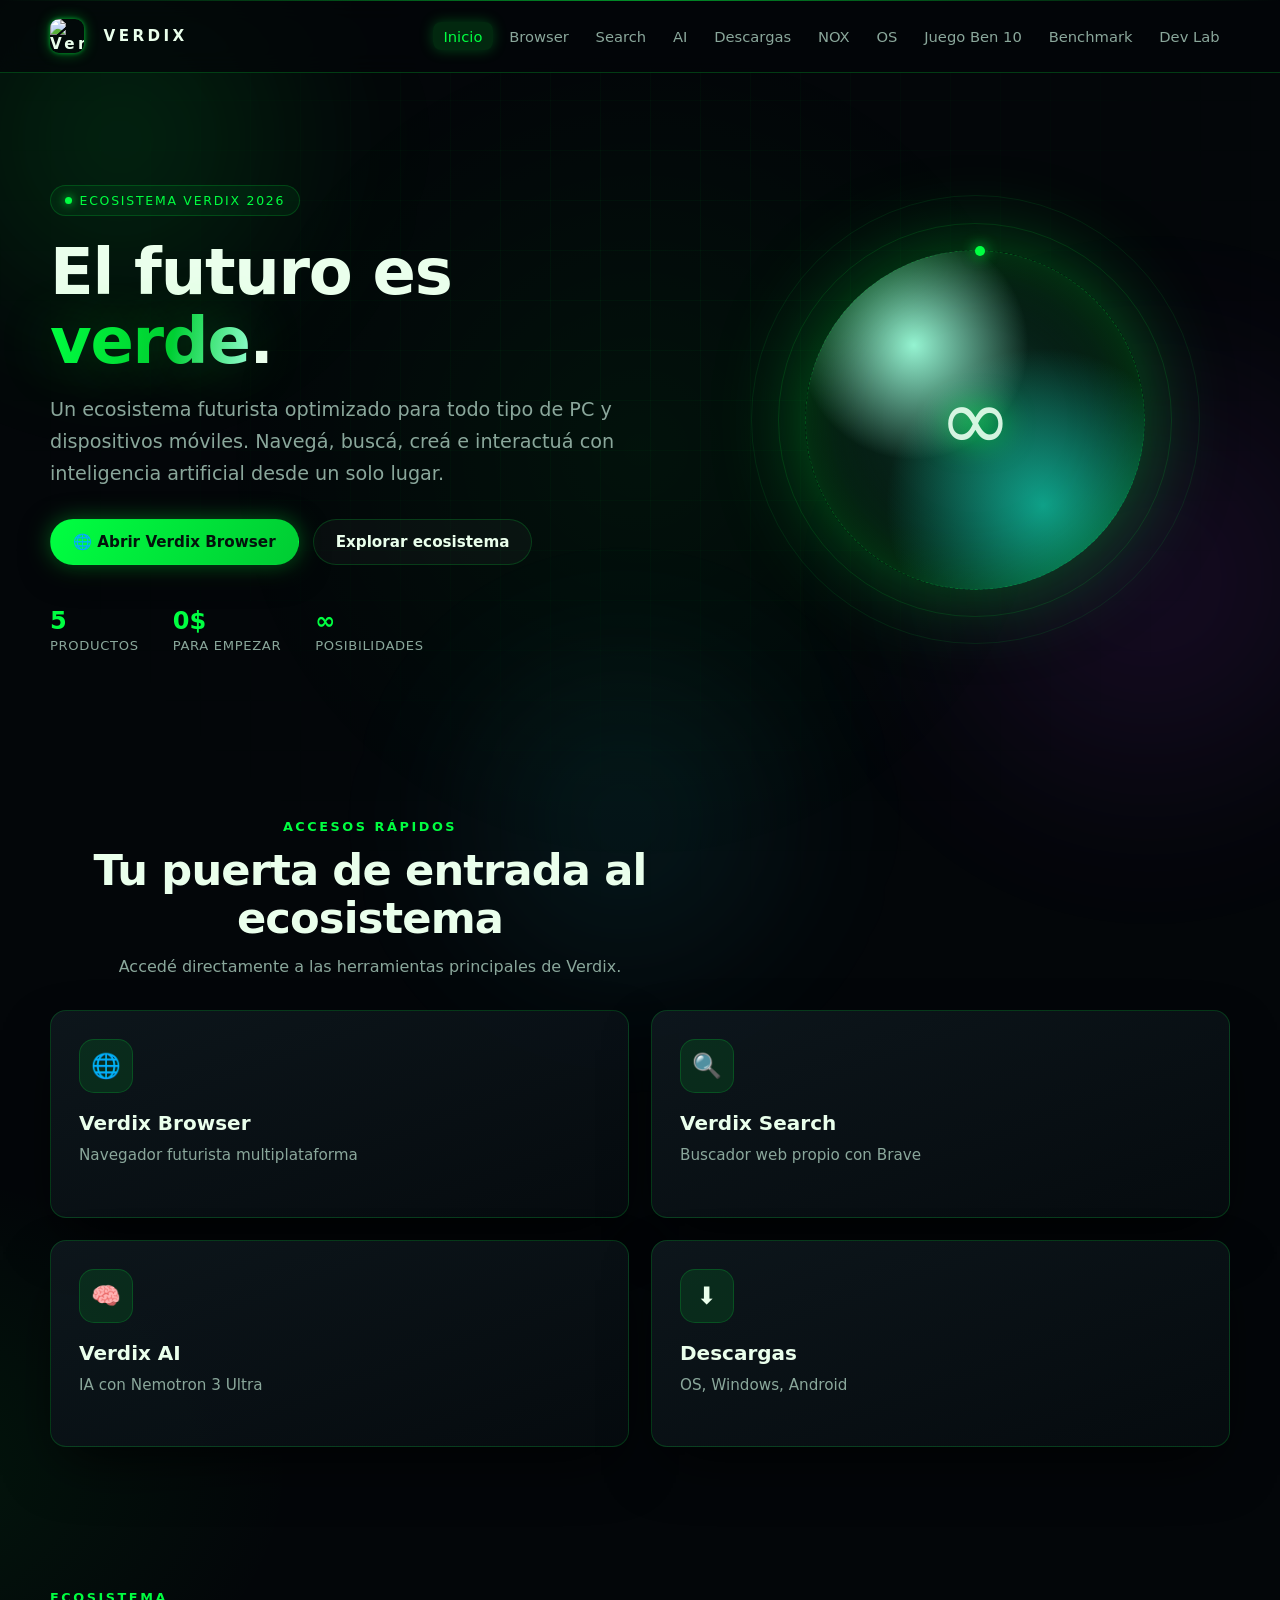
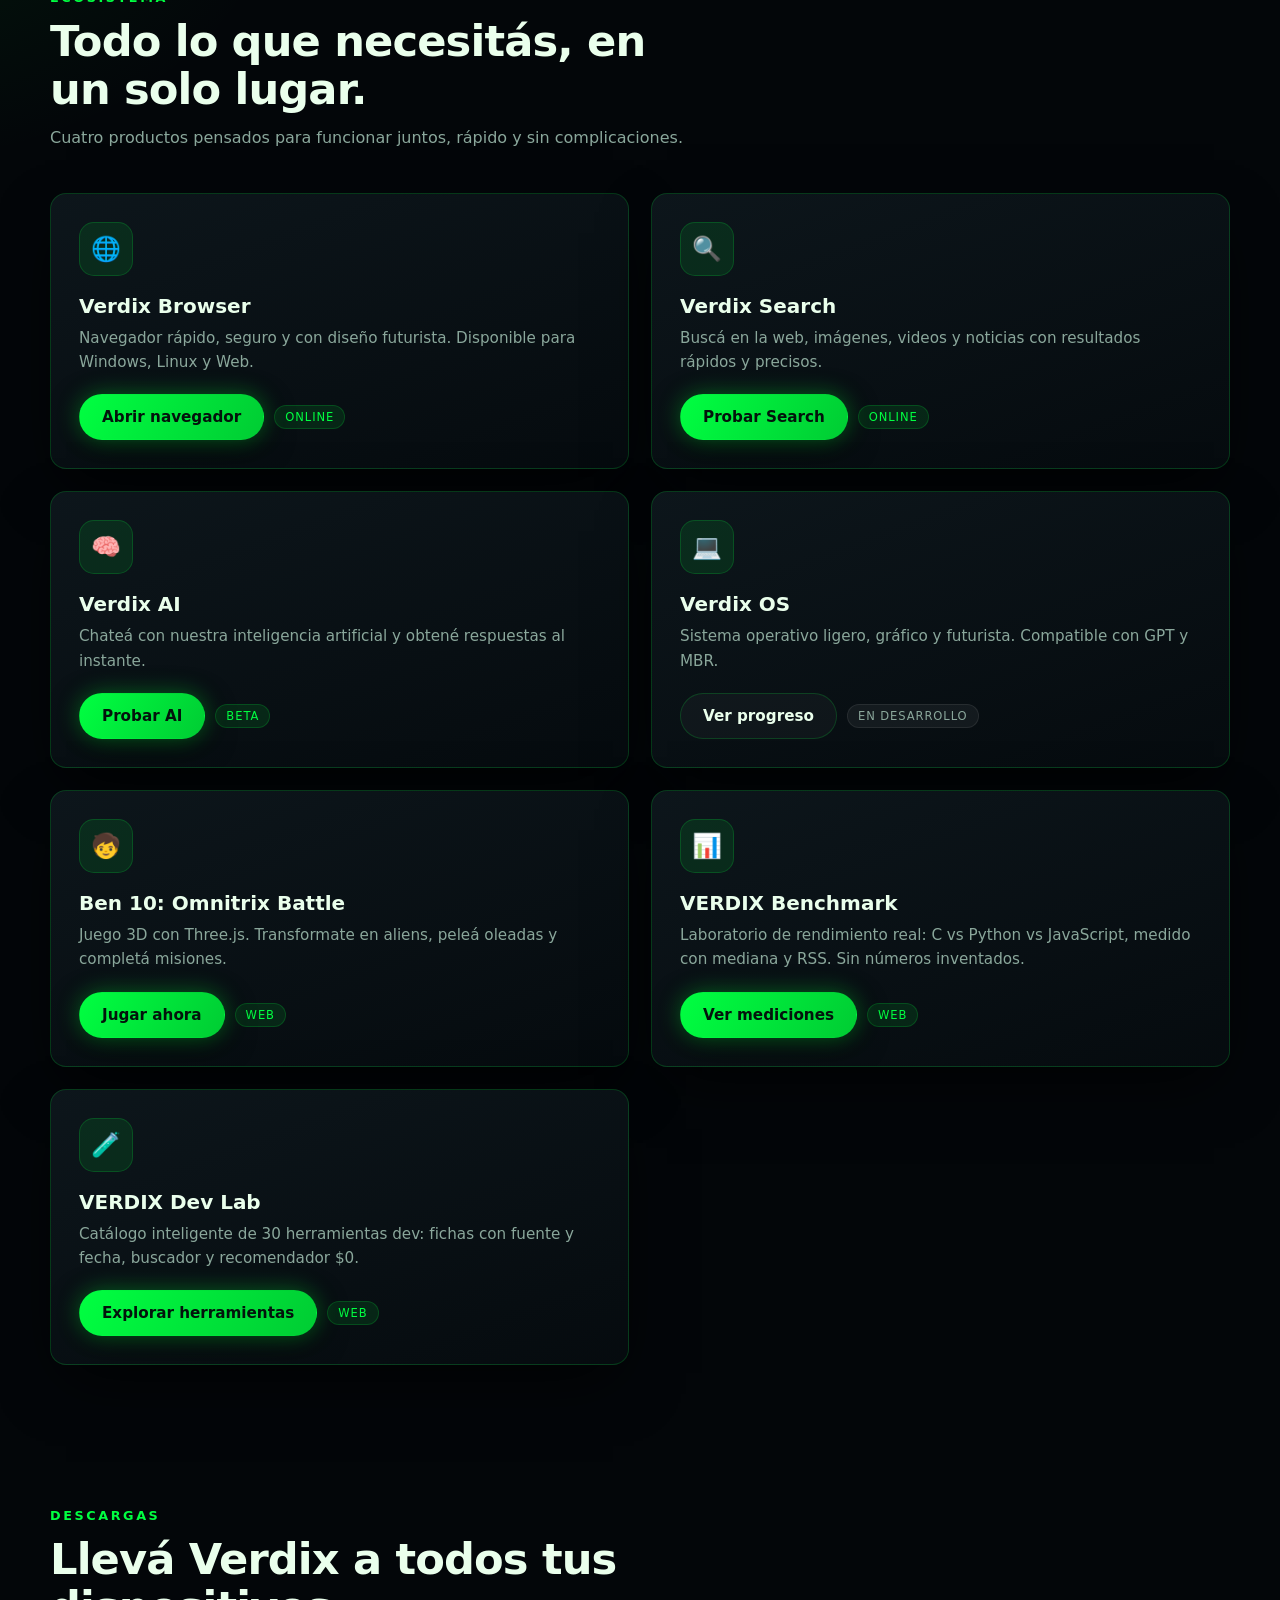
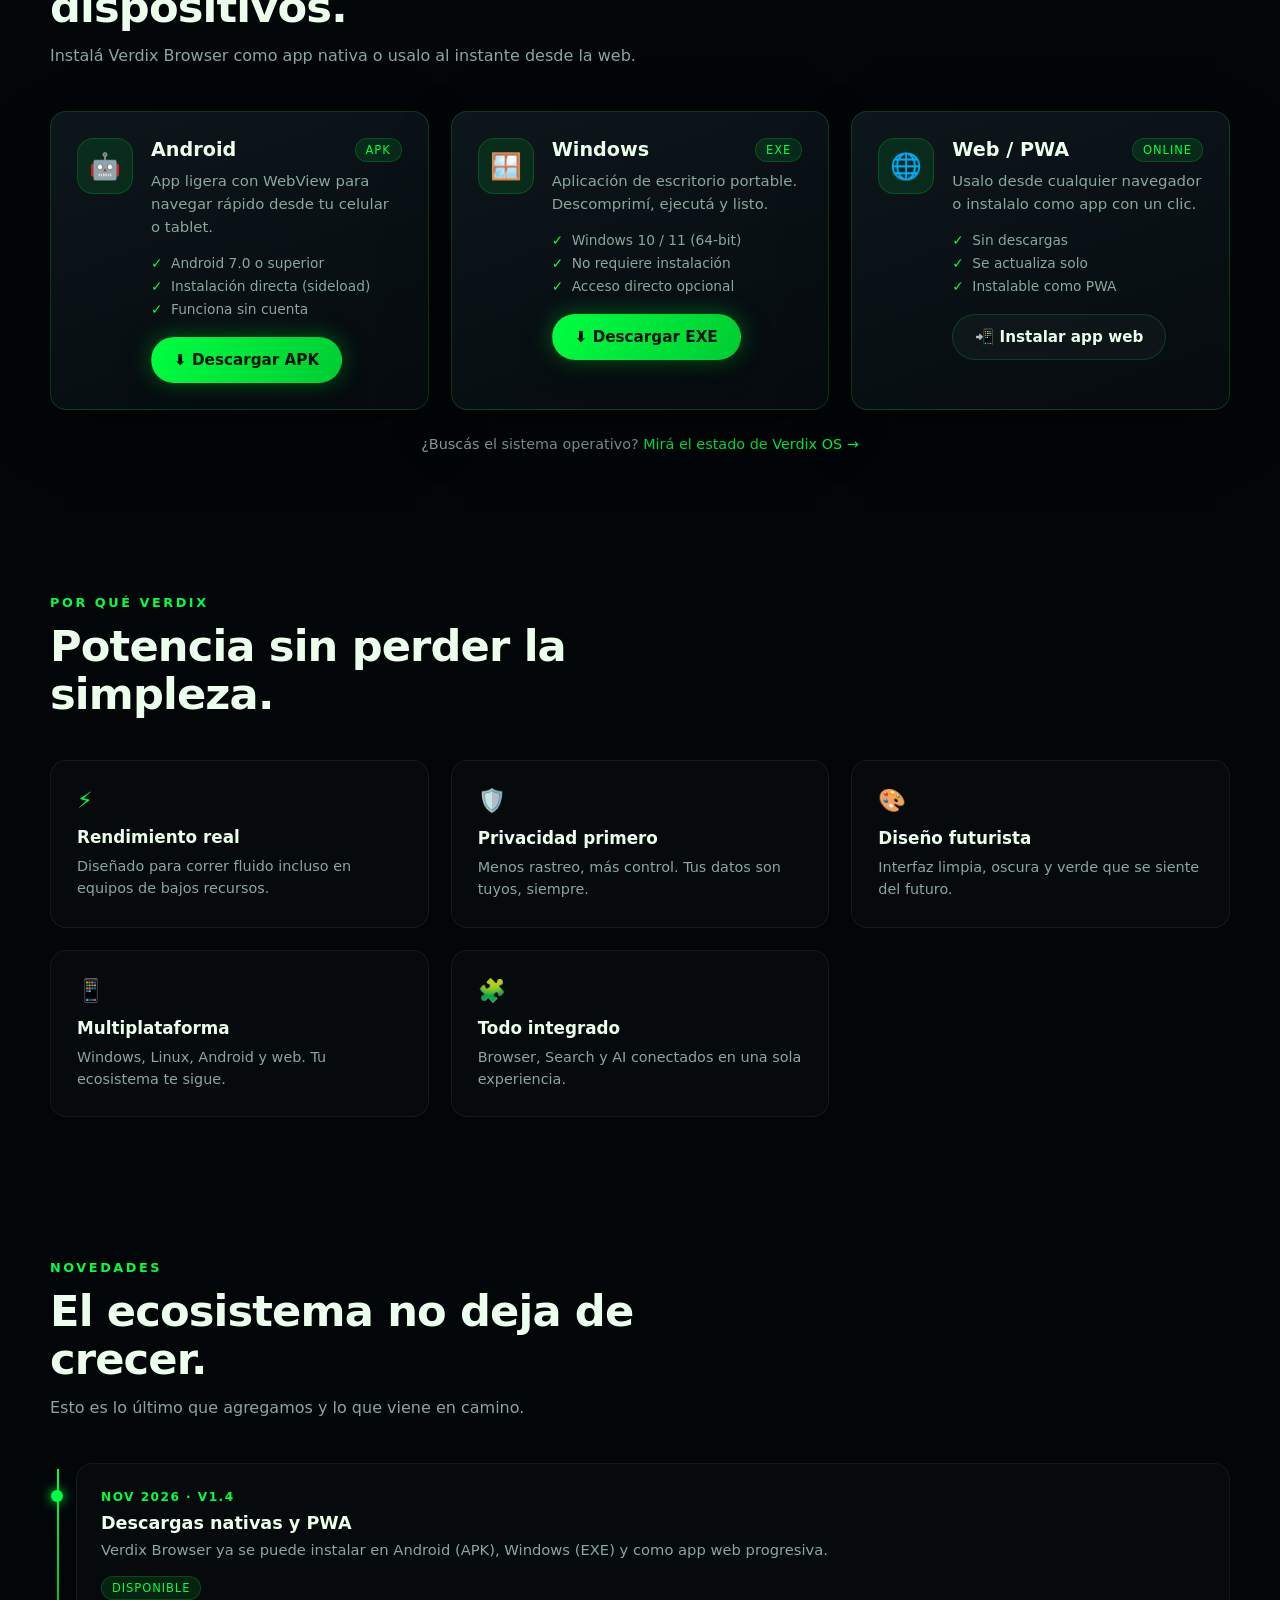
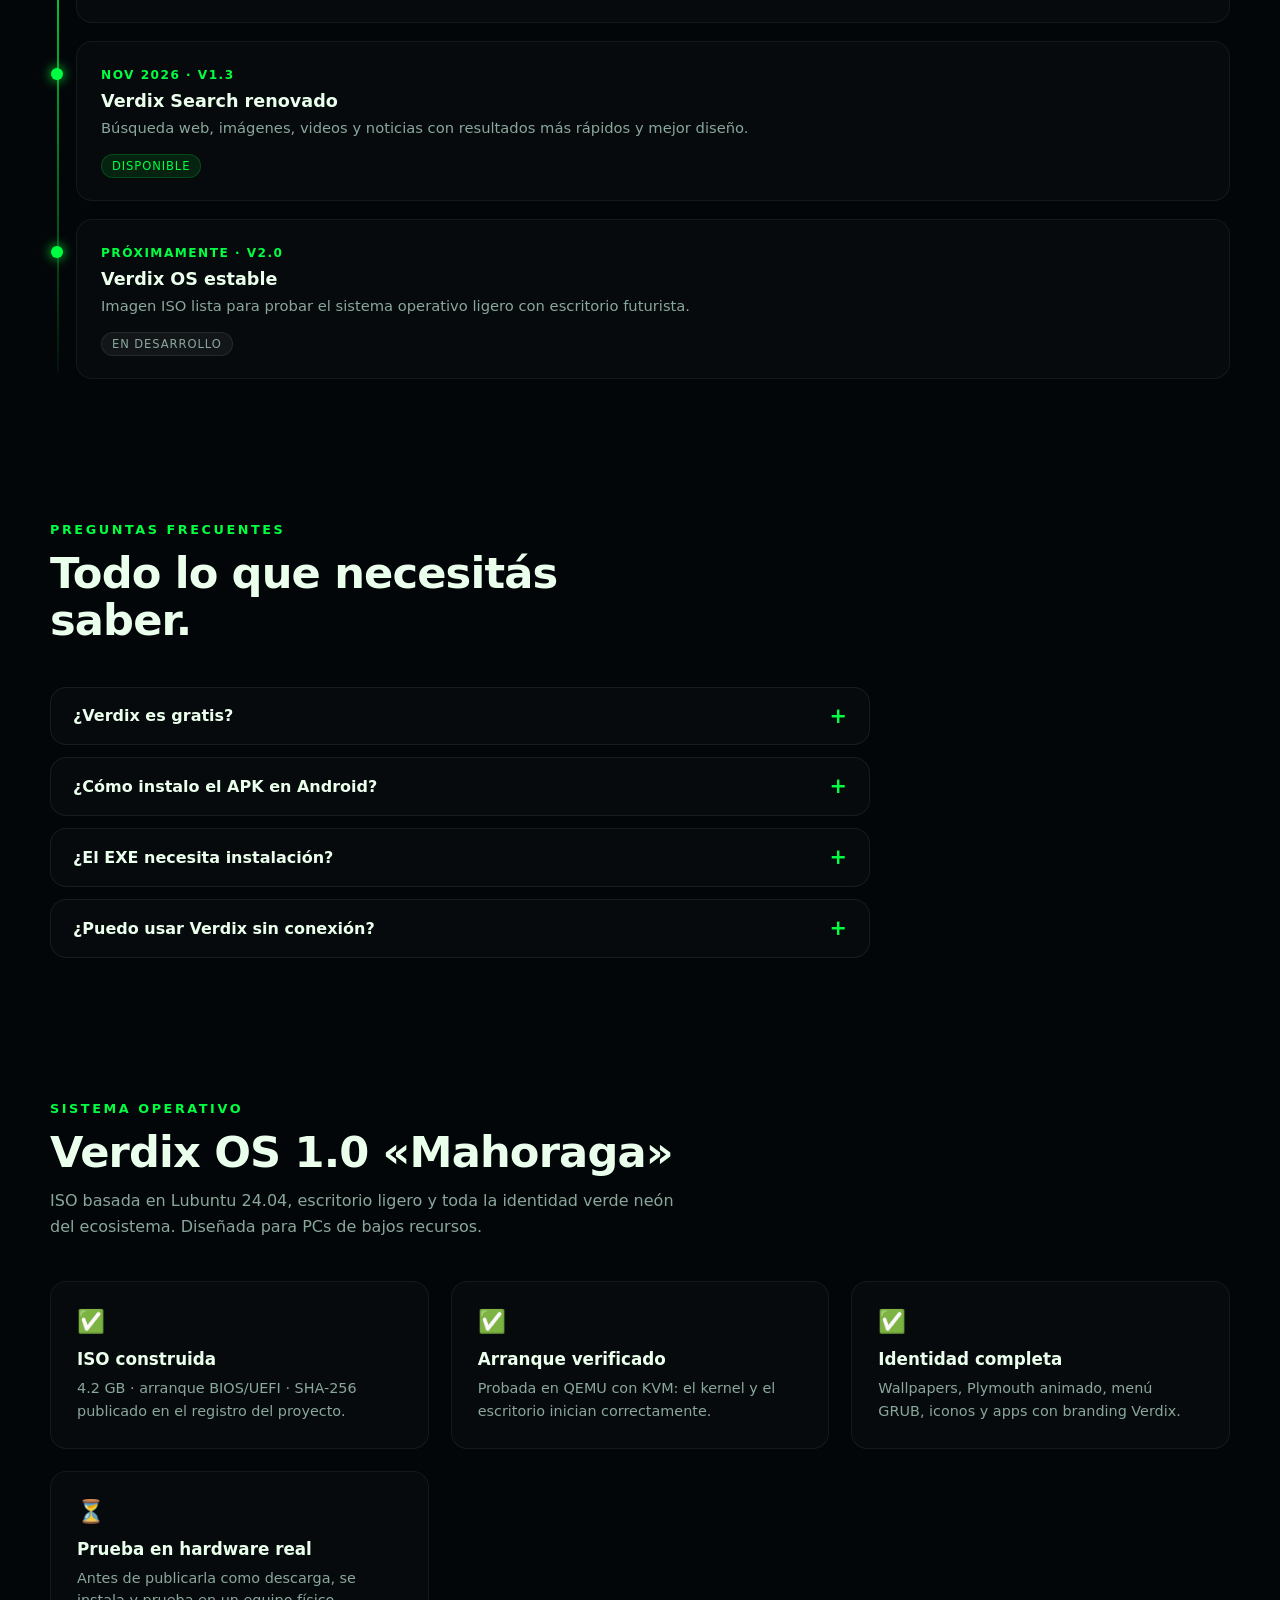
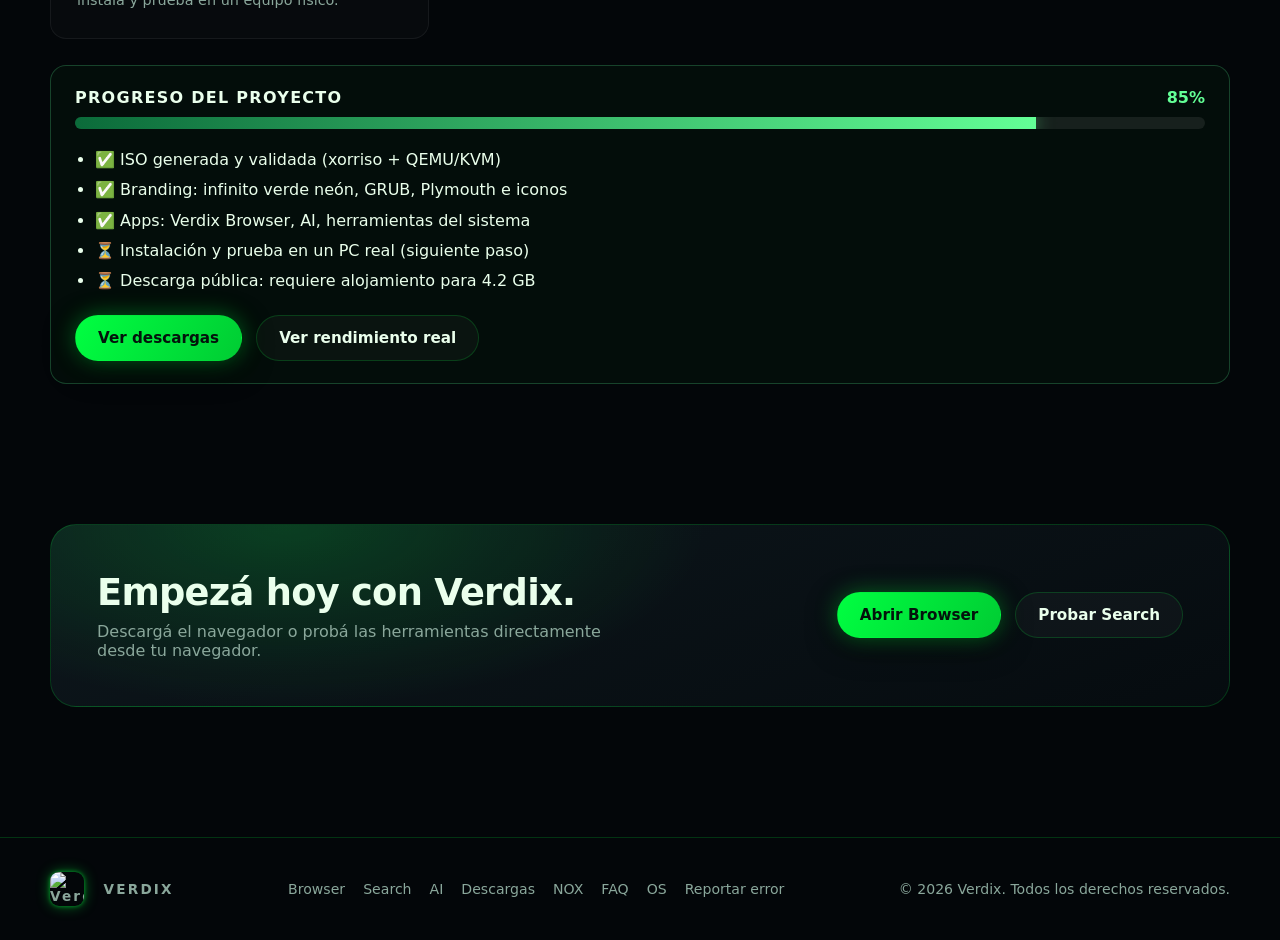
==== commit 8a493091: "seo: elimina dominio viejo en 11 archivos, sitemap/robots correctos, perfil NOX + JSON-LD" ====
--- a/web/index.html
+++ b/web/index.html
@@ -20,6 +20,12 @@
   <link href="https://fonts.googleapis.com/css2?family=Space+Grotesk:wght@400;500;600;700&display=swap" rel="stylesheet" />
   <link rel="stylesheet" href="assets/css/style.css" />
   <link rel="stylesheet" href="assets/css/verdix-delights.css" />
+  <script type="application/ld+json">
+{"@context":"https://schema.org","@graph":[
+ {"@type":"Organization","name":"VERDIX","alternateName":["Verdix","Verdix Ecosystem","NOX"],"url":"https://verdix-ecosystem.vercel.app/","sameAs":["https://github.com/acbal20","https://github.com/acbal20/verdix-ecosystem"]},
+ {"@type":"WebSite","name":"VERDIX","url":"https://verdix-ecosystem.vercel.app/","potentialAction":{"@type":"SearchAction","target":"https://verdix-ecosystem.vercel.app/search.html?q={search_term_string}","query-input":"required name=search_term_string"}}
+]}
+</script>
 </head>
 <body>
 <div class="vdx-orb a"></div>
@@ -37,6 +43,7 @@
         <a href="search.html">Search</a>
         <a href="ai.html">AI</a>
         <a href="download.html">Descargas</a>
+        <a href="nox.html">NOX</a>
         <a href="#os">OS</a>
         <a href="apk/juego/index.html">Juego Ben 10</a>
         <a href="benchmark/">Benchmark</a>
@@ -439,6 +446,7 @@
         <a href="search.html">Search</a>
         <a href="ai.html">AI</a>
         <a href="download.html">Descargas</a>
+        <a href="nox.html">NOX</a>
         <a href="#faq">FAQ</a>
         <a href="#os">OS</a>
         <a href="mailto:zaye20122016@gmail.com">Reportar error</a>
--- a/web/assets/css/style.css
+++ b/web/assets/css/style.css
@@ -1037,3 +1037,11 @@
 .standalone #wrap {
   height: 100dvh;
 }
+
+/* VERDIX Search — galería de imágenes */
+.verdix-image-grid { display:grid; grid-template-columns:repeat(auto-fill,minmax(170px,1fr)); gap:14px; }
+.verdix-image-card { border:1px solid rgba(99,255,150,.2); border-radius:14px; overflow:hidden; background:rgba(9,18,14,.6); }
+.verdix-image-card a { display:flex; flex-direction:column; text-decoration:none; color:var(--text); }
+.verdix-image-card img { width:100%; height:140px; object-fit:cover; background:#0a1410; }
+.verdix-image-title { padding:8px 10px 2px; font-size:.82rem; font-weight:600; }
+.verdix-image-src { display:block; padding:0 10px 10px; color:var(--muted); font-size:.7rem; }
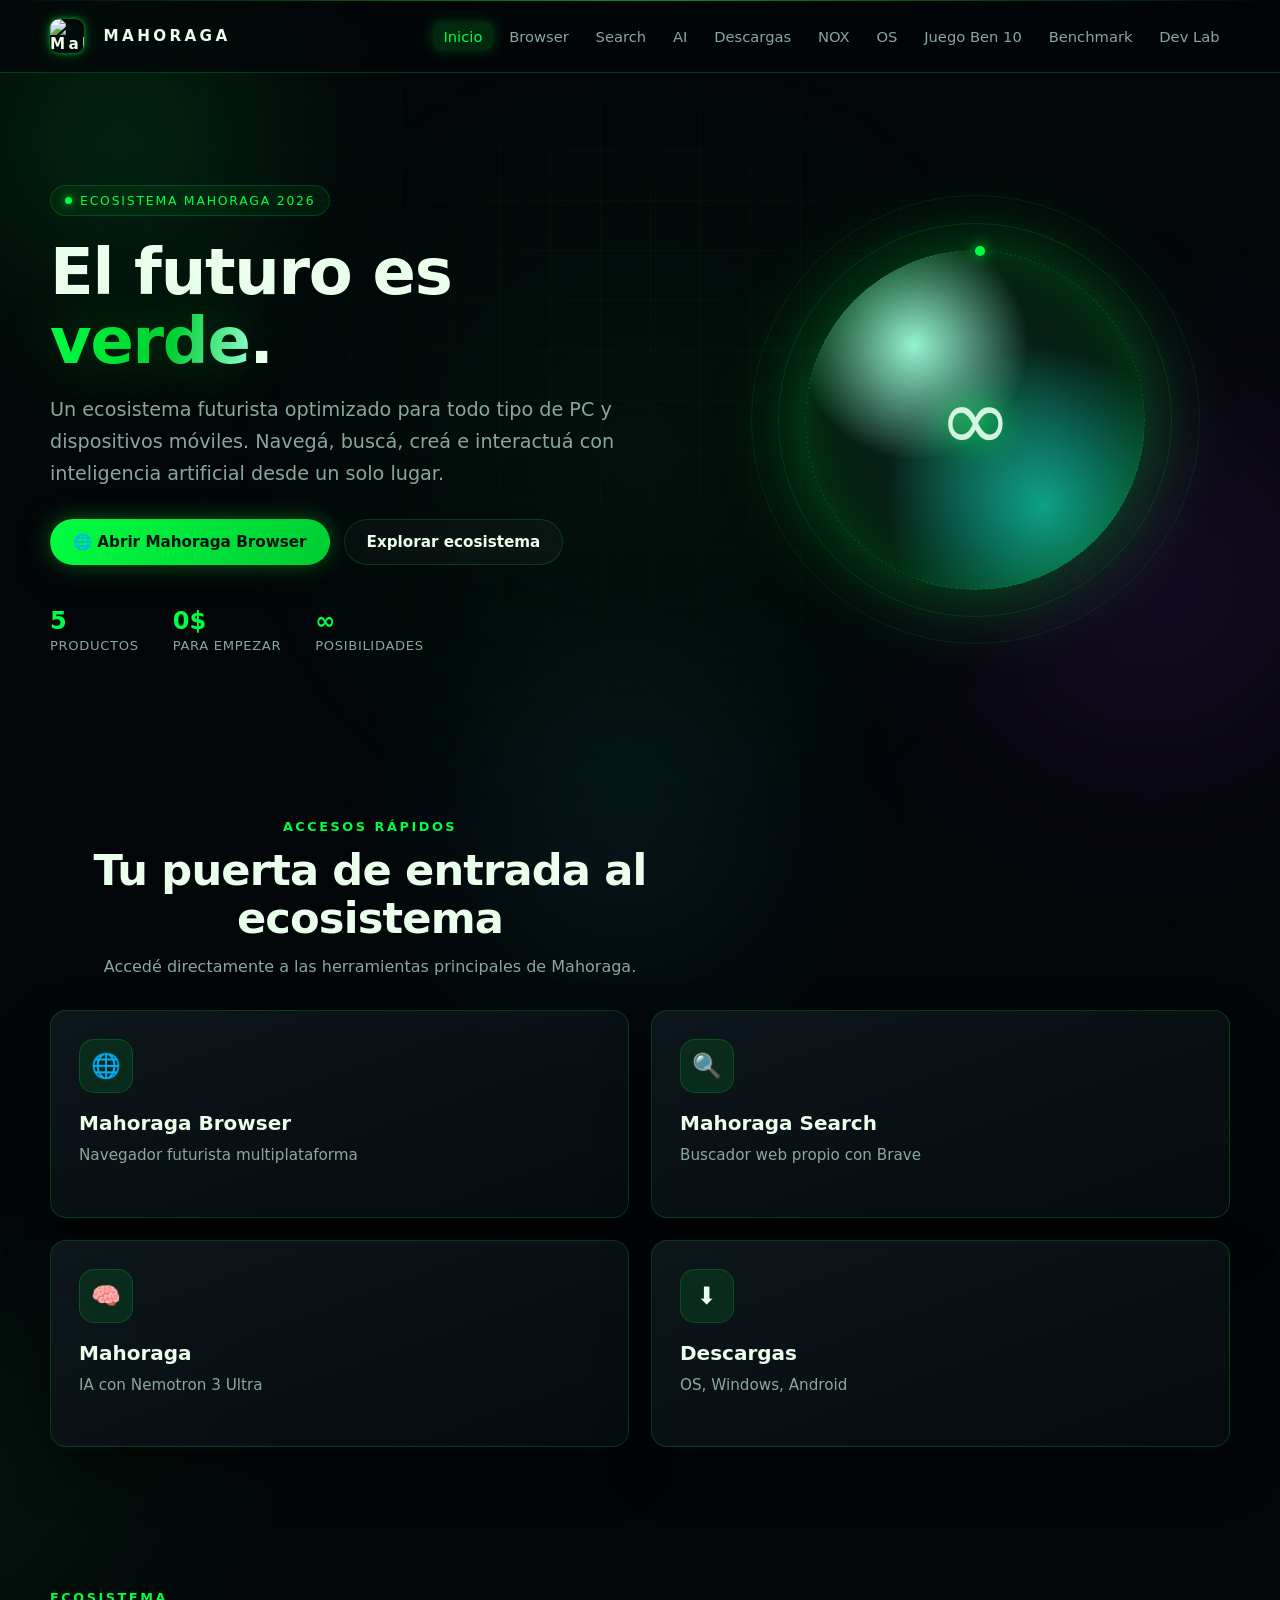
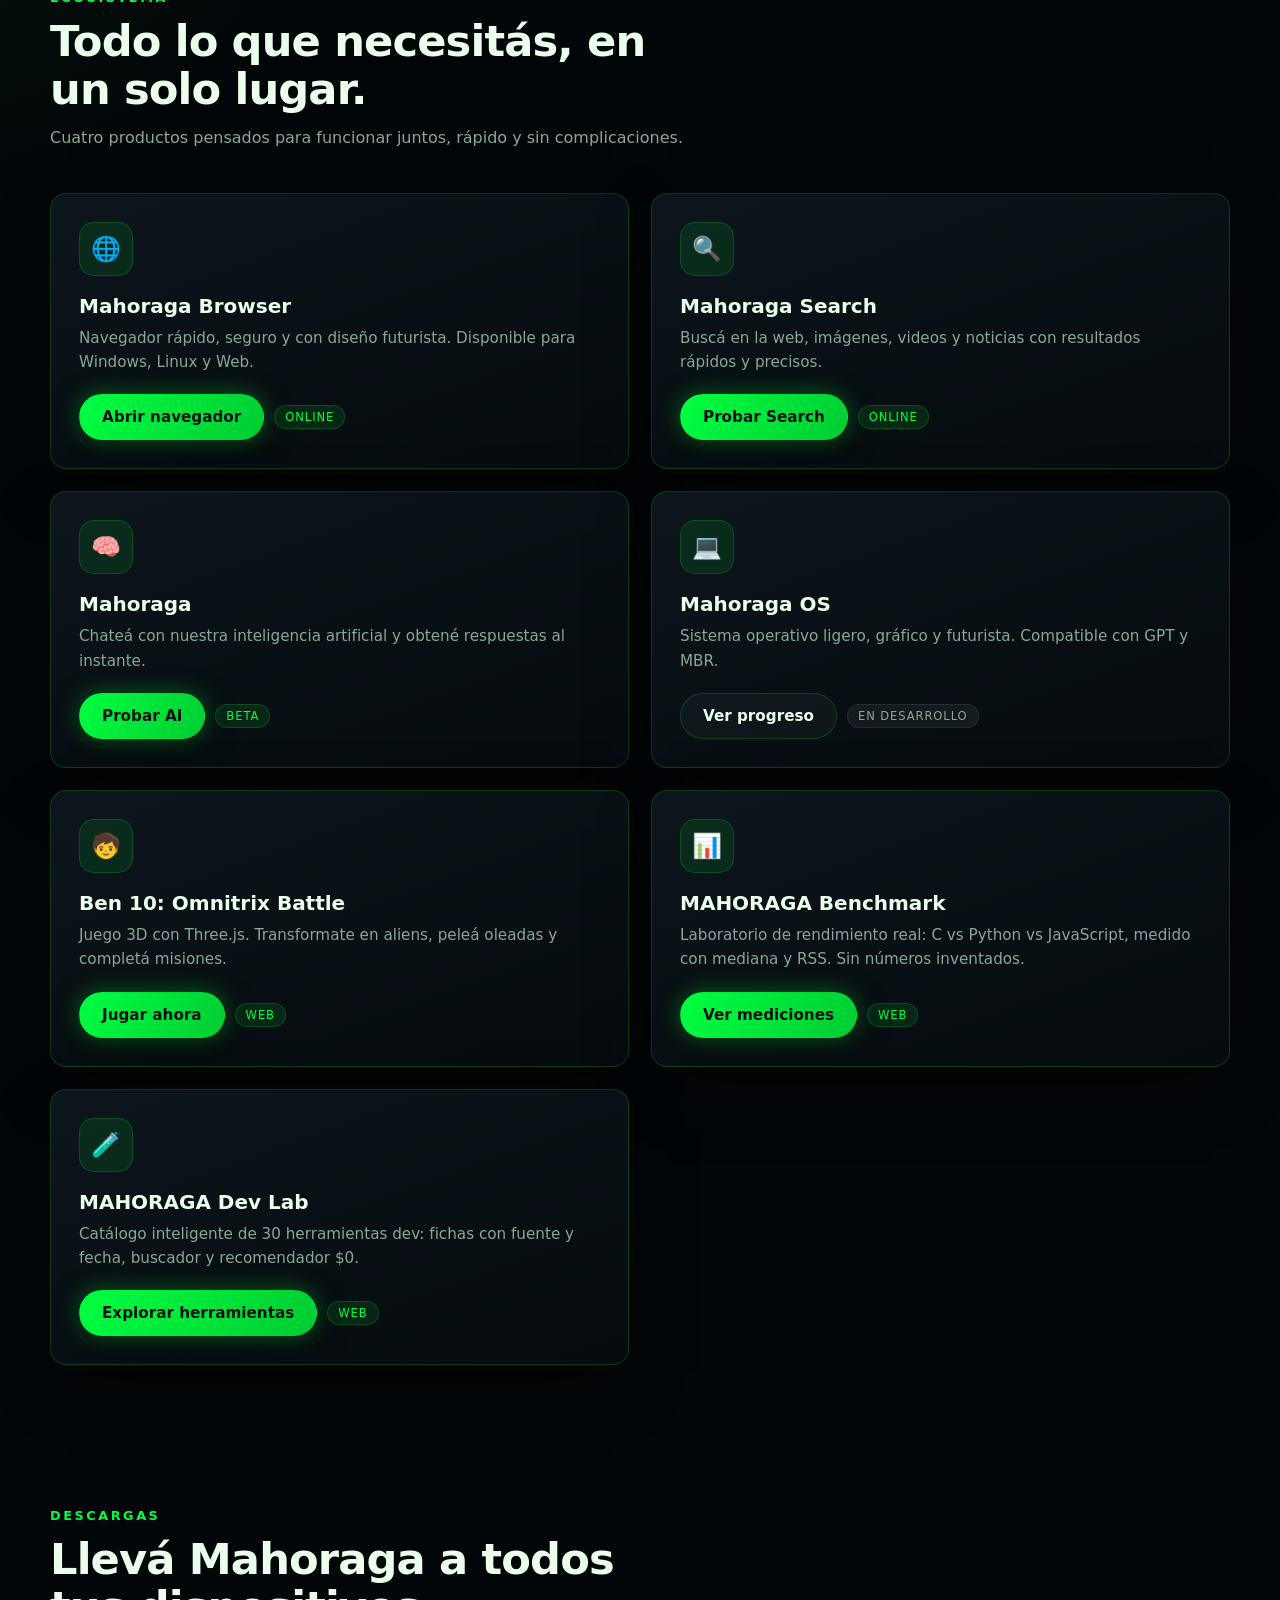
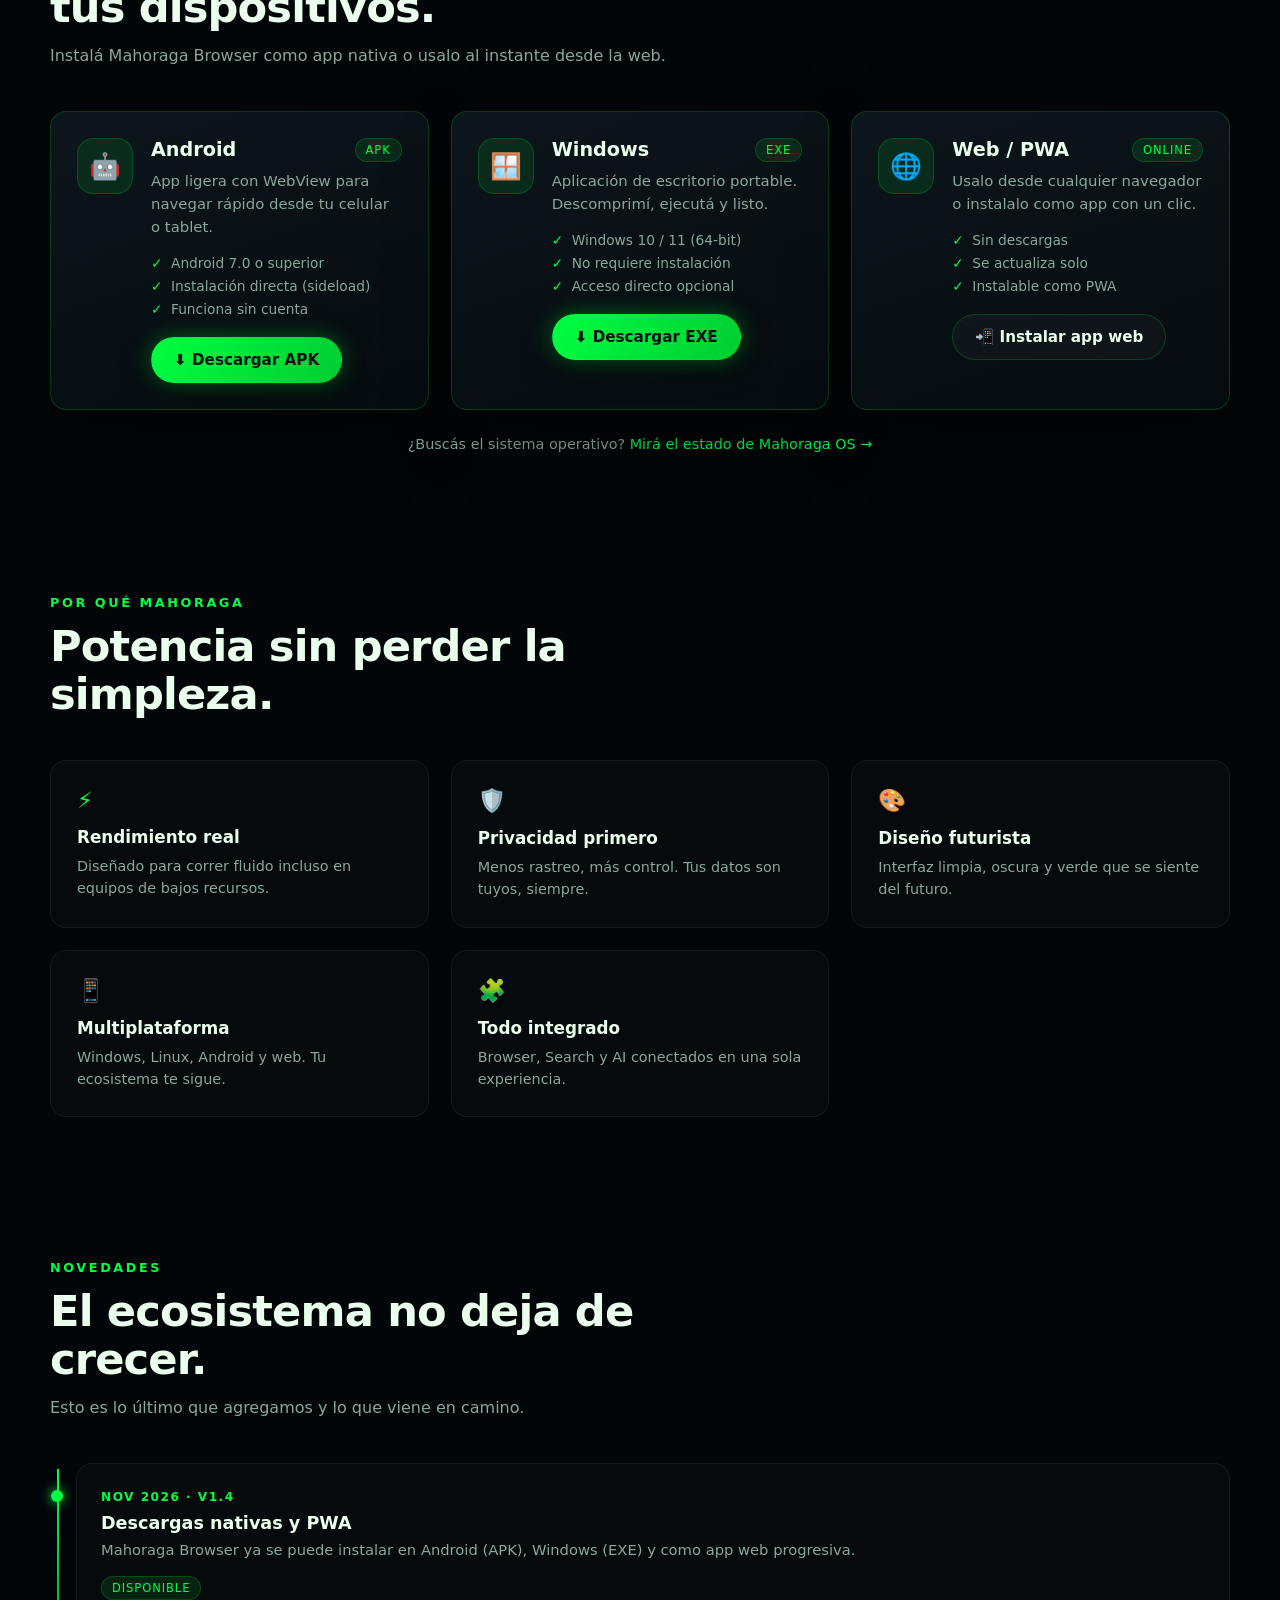
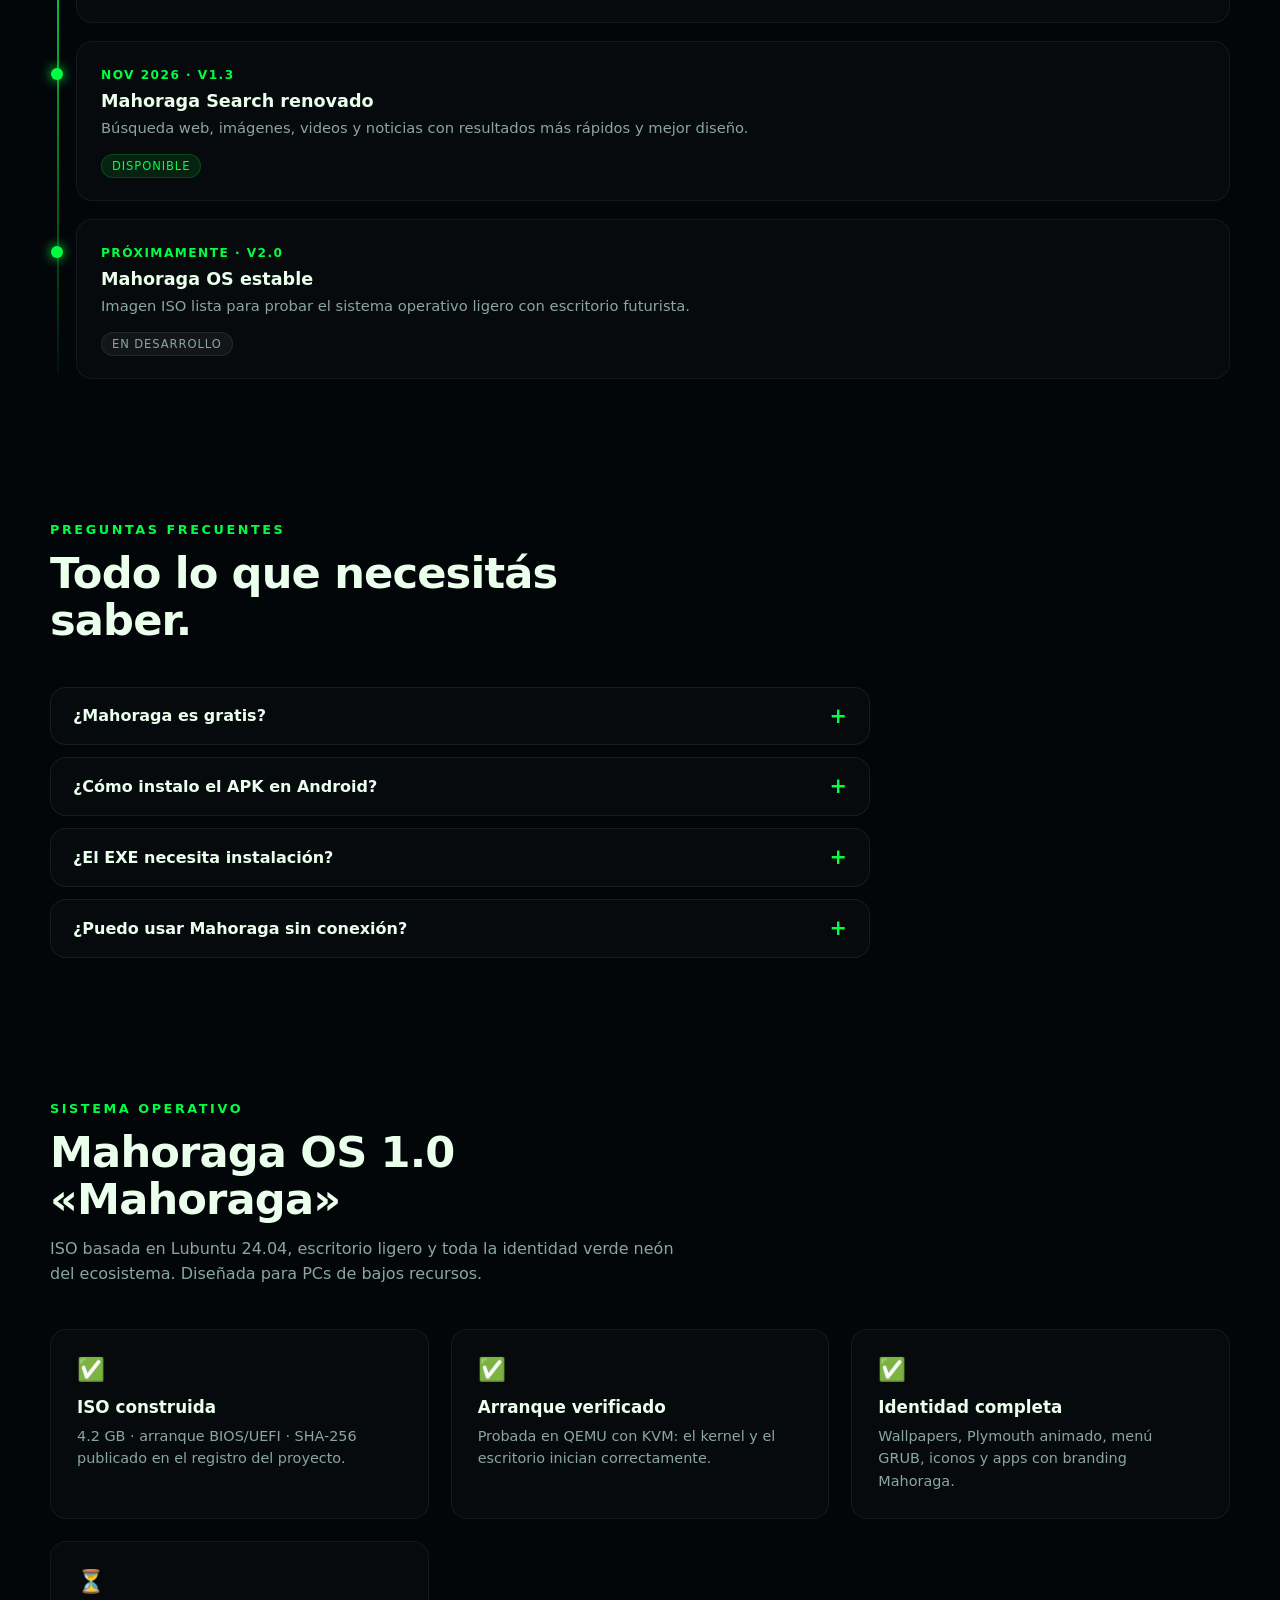
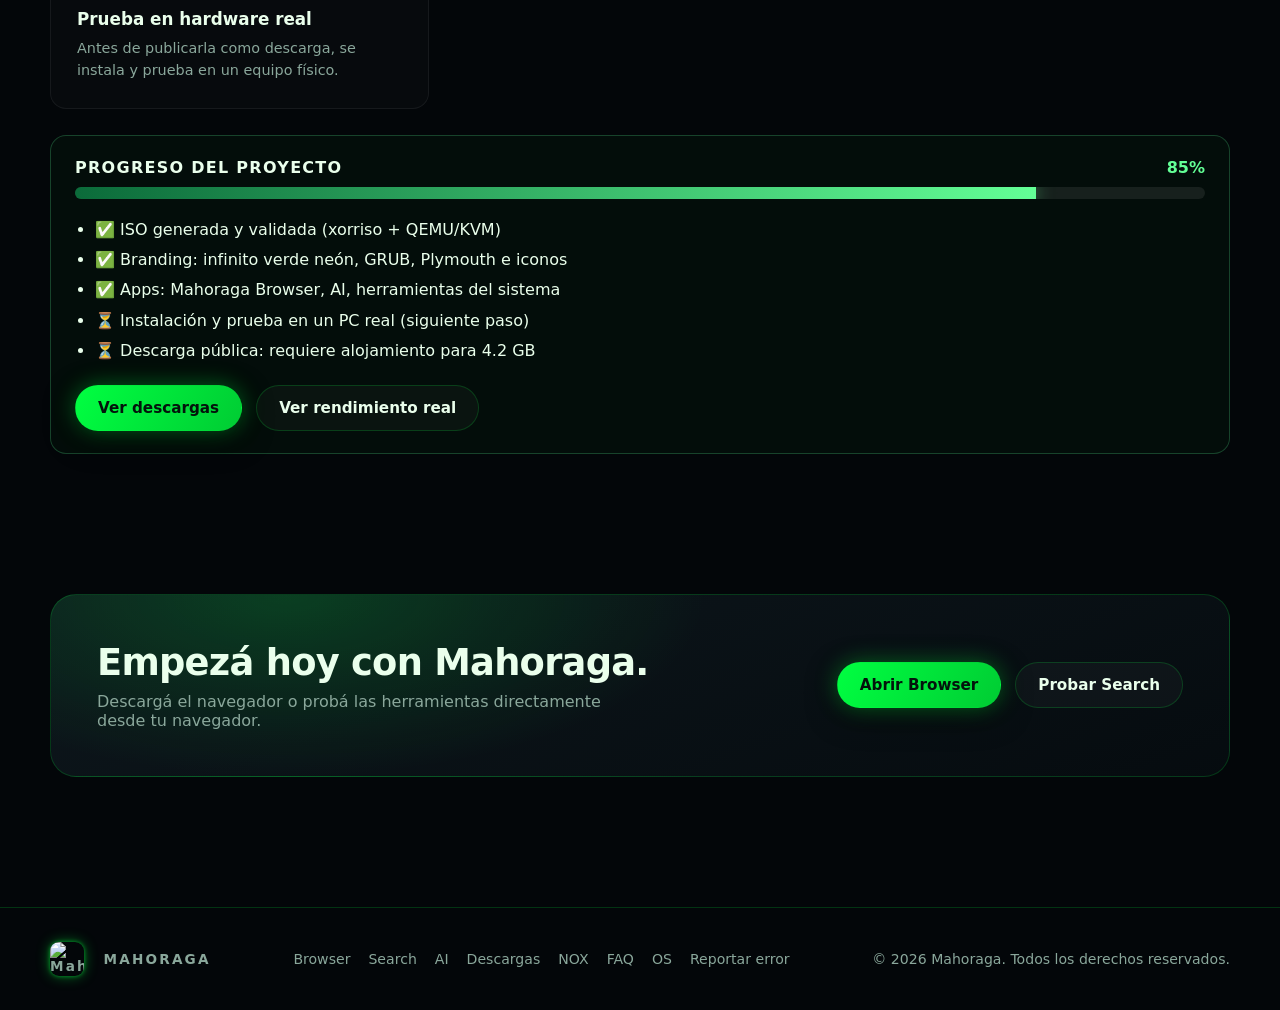
==== commit beb377c8: "branding: ecosistema unificado en MAHORAGA (cambio de planes)" ====
--- a/web/index.html
+++ b/web/index.html
@@ -3,14 +3,14 @@
 <head>
   <meta charset="UTF-8" />
   <meta name="viewport" content="width=device-width, initial-scale=1.0" />
-  <title>Verdix — Ecosistema Futurista</title>
-  <meta name="description" content="Verdix es un ecosistema futurista: navegador, buscador, inteligencia artificial y sistema operativo ligero para cualquier PC." />
+  <title>Mahoraga — Ecosistema Futurista</title>
+  <meta name="description" content="Mahoraga es un ecosistema futurista: navegador, buscador, inteligencia artificial y sistema operativo ligero para cualquier PC." />
   <meta name="theme-color" content="#030609" />
   <meta http-equiv="Content-Security-Policy" content="default-src 'self'; script-src 'self' 'unsafe-inline' 'unsafe-eval'; style-src 'self' 'unsafe-inline' https://fonts.googleapis.com; font-src 'self' https://fonts.gstatic.com data:; img-src 'self' data: blob: https:; media-src 'self' blob: data: https:; connect-src 'self' https:; frame-src 'self' https: http:; object-src 'none'; base-uri 'self';">
   <link rel="icon" type="image/png" href="/icon-192.png" />
   <link rel="apple-touch-icon" href="/icon-192.png" />
   <link rel="manifest" href="/manifest.json" />
-  <meta property="og:title" content="Verdix — Ecosistema Futurista" />
+  <meta property="og:title" content="Mahoraga — Ecosistema Futurista" />
   <meta property="og:description" content="Navegador, buscador, IA y sistema operativo en un solo ecosistema." />
   <meta property="og:type" content="website" />
   <meta property="og:image" content="/assets/icons/icon-512.png" />
@@ -22,8 +22,8 @@
   <link rel="stylesheet" href="assets/css/verdix-delights.css" />
   <script type="application/ld+json">
 {"@context":"https://schema.org","@graph":[
- {"@type":"Organization","name":"VERDIX","alternateName":["Verdix","Verdix Ecosystem","NOX"],"url":"https://verdix-ecosystem.vercel.app/","sameAs":["https://github.com/acbal20","https://github.com/acbal20/verdix-ecosystem"]},
- {"@type":"WebSite","name":"VERDIX","url":"https://verdix-ecosystem.vercel.app/","potentialAction":{"@type":"SearchAction","target":"https://verdix-ecosystem.vercel.app/search.html?q={search_term_string}","query-input":"required name=search_term_string"}}
+ {"@type":"Organization","name":"MAHORAGA","alternateName":["Mahoraga","Mahoraga Ecosystem","NOX"],"url":"https://verdix-ecosystem.vercel.app/","sameAs":["https://github.com/acbal20","https://github.com/acbal20/verdix-ecosystem"]},
+ {"@type":"WebSite","name":"MAHORAGA","url":"https://verdix-ecosystem.vercel.app/","potentialAction":{"@type":"SearchAction","target":"https://verdix-ecosystem.vercel.app/search.html?q={search_term_string}","query-input":"required name=search_term_string"}}
 ]}
 </script>
 </head>
@@ -34,7 +34,7 @@
   <header class="site-header" id="header">
     <div class="wrap header-inner">
       <a class="brand" href="index.html">
-        <img class="brand-logo" src="/assets/icons/nox-infinity.svg" alt="Verdix" width="34" height="34" decoding="async"> VERDIX
+        <img class="brand-logo" src="/assets/icons/nox-infinity.svg" alt="Mahoraga" width="34" height="34" decoding="async"> MAHORAGA
       </a>
       <button class="nav-toggle" aria-label="Abrir menú" aria-expanded="false">☰</button>
       <nav class="nav">
@@ -57,14 +57,14 @@
     <section class="hero">
       <div class="wrap hero-grid">
         <div class="reveal">
-          <span class="badge"><span class="dot"></span> Ecosistema Verdix 2026</span>
+          <span class="badge"><span class="dot"></span> Ecosistema Mahoraga 2026</span>
           <h1>El futuro es <span class="grad">verde</span>.</h1>
           <p class="lead">
             Un ecosistema futurista optimizado para todo tipo de PC y dispositivos móviles.
             Navegá, buscá, creá e interactuá con inteligencia artificial desde un solo lugar.
           </p>
           <div class="hero-actions">
-            <a class="btn btn-primary" href="browser.html">🌐 Abrir Verdix Browser</a>
+            <a class="btn btn-primary" href="browser.html">🌐 Abrir Mahoraga Browser</a>
             <a class="btn btn-ghost" href="#ecosistema">Explorar ecosistema</a>
           </div>
           <div class="hero-stats">
@@ -90,22 +90,22 @@
         <div class="section-head reveal" style="text-align:center; margin-bottom: 30px;">
           <span class="eyebrow">Accesos rápidos</span>
           <h2>Tu puerta de entrada al ecosistema</h2>
-          <p>Accedé directamente a las herramientas principales de Verdix.</p>
+          <p>Accedé directamente a las herramientas principales de Mahoraga.</p>
         </div>
         <div class="grid">
           <a class="card reveal" href="browser.html">
             <div class="icon">🌐</div>
-            <h3>Verdix Browser</h3>
+            <h3>Mahoraga Browser</h3>
             <p>Navegador futurista multiplataforma</p>
           </a>
           <a class="card reveal" href="search.html">
             <div class="icon">🔍</div>
-            <h3>Verdix Search</h3>
+            <h3>Mahoraga Search</h3>
             <p>Buscador web propio con Brave</p>
           </a>
           <a class="card reveal" href="ai.html">
             <div class="icon">🧠</div>
-            <h3>Verdix AI</h3>
+            <h3>Mahoraga</h3>
             <p>IA con Nemotron 3 Ultra</p>
           </a>
           <a class="card reveal" href="download.html">
@@ -129,7 +129,7 @@
         <div class="grid">
           <article class="card reveal">
             <div class="icon">🌐</div>
-            <h3>Verdix Browser</h3>
+            <h3>Mahoraga Browser</h3>
             <p>Navegador rápido, seguro y con diseño futurista. Disponible para Windows, Linux y Web.</p>
             <div class="card-foot">
               <a class="btn btn-primary" href="browser.html">Abrir navegador</a>
@@ -139,7 +139,7 @@
 
           <article class="card reveal">
             <div class="icon">🔍</div>
-            <h3>Verdix Search</h3>
+            <h3>Mahoraga Search</h3>
             <p>Buscá en la web, imágenes, videos y noticias con resultados rápidos y precisos.</p>
             <div class="card-foot">
               <a class="btn btn-primary" href="search.html">Probar Search</a>
@@ -149,7 +149,7 @@
 
           <article class="card reveal">
             <div class="icon">🧠</div>
-            <h3>Verdix AI</h3>
+            <h3>Mahoraga</h3>
             <p>Chateá con nuestra inteligencia artificial y obtené respuestas al instante.</p>
             <div class="card-foot">
               <a class="btn btn-primary" href="ai.html">Probar AI</a>
@@ -159,7 +159,7 @@
 
           <article class="card reveal" id="os-card">
             <div class="icon">💻</div>
-            <h3>Verdix OS</h3>
+            <h3>Mahoraga OS</h3>
             <p>Sistema operativo ligero, gráfico y futurista. Compatible con GPT y MBR.</p>
             <div class="card-foot">
               <a class="btn btn-ghost" href="#os">Ver progreso</a>
@@ -179,7 +179,7 @@
 
           <article class="card reveal">
             <div class="icon">📊</div>
-            <h3>VERDIX Benchmark</h3>
+            <h3>MAHORAGA Benchmark</h3>
             <p>Laboratorio de rendimiento real: C vs Python vs JavaScript, medido con mediana y RSS. Sin números inventados.</p>
             <div class="card-foot">
               <a class="btn btn-primary" href="benchmark/">Ver mediciones</a>
@@ -189,7 +189,7 @@
 
           <article class="card reveal">
             <div class="icon">🧪</div>
-            <h3>VERDIX Dev Lab</h3>
+            <h3>MAHORAGA Dev Lab</h3>
             <p>Catálogo inteligente de 30 herramientas dev: fichas con fuente y fecha, buscador y recomendador $0.</p>
             <div class="card-foot">
               <a class="btn btn-primary" href="devlab/">Explorar herramientas</a>
@@ -205,8 +205,8 @@
       <div class="wrap">
         <div class="section-head reveal">
           <span class="eyebrow">Descargas</span>
-          <h2>Llevá Verdix a todos tus dispositivos.</h2>
-          <p>Instalá Verdix Browser como app nativa o usalo al instante desde la web.</p>
+          <h2>Llevá Mahoraga a todos tus dispositivos.</h2>
+          <p>Instalá Mahoraga Browser como app nativa o usalo al instante desde la web.</p>
         </div>
 
         <div class="downloads-grid">
@@ -263,16 +263,16 @@
         </div>
 
         <p class="download-note">
-          ¿Buscás el sistema operativo? <a href="#os">Mirá el estado de Verdix OS →</a>
+          ¿Buscás el sistema operativo? <a href="#os">Mirá el estado de Mahoraga OS →</a>
         </p>
       </div>
     </section>
 
-    <!-- Por qué Verdix -->
+    <!-- Por qué Mahoraga -->
     <section>
       <div class="wrap">
         <div class="section-head reveal">
-          <span class="eyebrow">Por qué Verdix</span>
+          <span class="eyebrow">Por qué Mahoraga</span>
           <h2>Potencia sin perder la simpleza.</h2>
         </div>
         <div class="features">
@@ -318,18 +318,18 @@
           <article class="timeline-item reveal">
             <span class="tl-date">Nov 2026 · v1.4</span>
             <h4>Descargas nativas y PWA</h4>
-            <p>Verdix Browser ya se puede instalar en Android (APK), Windows (EXE) y como app web progresiva.</p>
+            <p>Mahoraga Browser ya se puede instalar en Android (APK), Windows (EXE) y como app web progresiva.</p>
             <span class="tag">Disponible</span>
           </article>
           <article class="timeline-item reveal">
             <span class="tl-date">Nov 2026 · v1.3</span>
-            <h4>Verdix Search renovado</h4>
+            <h4>Mahoraga Search renovado</h4>
             <p>Búsqueda web, imágenes, videos y noticias con resultados más rápidos y mejor diseño.</p>
             <span class="tag">Disponible</span>
           </article>
           <article class="timeline-item reveal">
             <span class="tl-date">Próximamente · v2.0</span>
-            <h4>Verdix OS estable</h4>
+            <h4>Mahoraga OS estable</h4>
             <p>Imagen ISO lista para probar el sistema operativo ligero con escritorio futurista.</p>
             <span class="tag soon">En desarrollo</span>
           </article>
@@ -347,7 +347,7 @@
 
         <div class="faq">
           <details class="faq-item reveal">
-            <summary>¿Verdix es gratis?</summary>
+            <summary>¿Mahoraga es gratis?</summary>
             <p>Sí. El navegador, el buscador, la IA y el juego son gratuitos. No hay anuncios ni suscripciones.</p>
           </details>
           <details class="faq-item reveal">
@@ -356,22 +356,22 @@
           </details>
           <details class="faq-item reveal">
             <summary>¿El EXE necesita instalación?</summary>
-            <p>No. Es portable: descomprimí el ZIP, abrí la carpeta y ejecutá <code>Verdix Browser.exe</code>. Podés crear un acceso directo en el escritorio.</p>
+            <p>No. Es portable: descomprimí el ZIP, abrí la carpeta y ejecutá <code>Mahoraga Browser.exe</code>. Podés crear un acceso directo en el escritorio.</p>
           </details>
           <details class="faq-item reveal">
-            <summary>¿Puedo usar Verdix sin conexión?</summary>
+            <summary>¿Puedo usar Mahoraga sin conexión?</summary>
             <p>La app web funciona como PWA y guarda una copia de la interfaz. Las búsquedas y la IA sí necesitan internet.</p>
           </details>
         </div>
       </div>
     </section>
 
-    <!-- Verdix OS · estado real -->
+    <!-- Mahoraga OS · estado real -->
     <section id="os">
       <div class="wrap">
         <div class="section-head reveal">
           <span class="eyebrow">Sistema operativo</span>
-          <h2>Verdix OS 1.0 <span class="grad">«Mahoraga»</span></h2>
+          <h2>Mahoraga OS 1.0 <span class="grad">«Mahoraga»</span></h2>
           <p>ISO basada en Lubuntu 24.04, escritorio ligero y toda la identidad verde neón del ecosistema. Diseñada para PCs de bajos recursos.</p>
         </div>
 
@@ -389,7 +389,7 @@
           <div class="feature reveal">
             <div class="icon">✅</div>
             <h4>Identidad completa</h4>
-            <p>Wallpapers, Plymouth animado, menú GRUB, iconos y apps con branding Verdix.</p>
+            <p>Wallpapers, Plymouth animado, menú GRUB, iconos y apps con branding Mahoraga.</p>
           </div>
           <div class="feature reveal">
             <div class="icon">⏳</div>
@@ -409,7 +409,7 @@
           <ul style="margin:16px 0 0;padding-left:20px;line-height:1.9;">
             <li>✅ ISO generada y validada (xorriso + QEMU/KVM)</li>
             <li>✅ Branding: infinito verde neón, GRUB, Plymouth e iconos</li>
-            <li>✅ Apps: Verdix Browser, AI, herramientas del sistema</li>
+            <li>✅ Apps: Mahoraga Browser, AI, herramientas del sistema</li>
             <li>⏳ Instalación y prueba en un PC real (siguiente paso)</li>
             <li>⏳ Descarga pública: requiere alojamiento para 4.2 GB</li>
           </ul>
@@ -426,7 +426,7 @@
       <div class="wrap">
         <div class="cta-band reveal">
           <div>
-            <h2>Empezá hoy con Verdix.</h2>
+            <h2>Empezá hoy con Mahoraga.</h2>
             <p>Descargá el navegador o probá las herramientas directamente desde tu navegador.</p>
           </div>
           <div class="hero-actions" style="margin-top:0">
@@ -440,7 +440,7 @@
 
   <footer class="site-footer">
     <div class="wrap footer-inner">
-      <a class="brand" href="index.html"><img class="brand-logo" src="/assets/icons/nox-infinity.svg" alt="Verdix" width="34" height="34" decoding="async"> VERDIX</a>
+      <a class="brand" href="index.html"><img class="brand-logo" src="/assets/icons/nox-infinity.svg" alt="Mahoraga" width="34" height="34" decoding="async"> MAHORAGA</a>
       <div class="footer-links">
         <a href="browser.html">Browser</a>
         <a href="search.html">Search</a>
@@ -451,7 +451,7 @@
         <a href="#os">OS</a>
         <a href="mailto:zaye20122016@gmail.com">Reportar error</a>
       </div>
-      <span>© <span data-year>2026</span> Verdix. Todos los derechos reservados.</span>
+      <span>© <span data-year>2026</span> Mahoraga. Todos los derechos reservados.</span>
     </div>
   </footer>
 
@@ -462,7 +462,7 @@
   <script>
     // Inicializar detección de dispositivo y seguridad
     document.addEventListener("DOMContentLoaded", () => {
-      const sec = VerdixSecurity.init();
+      const sec = MahoragaSecurity.init();
 
       // Mostrar información del dispositivo en consola para debugging
       if (window.location.search.includes("debug=true")) {
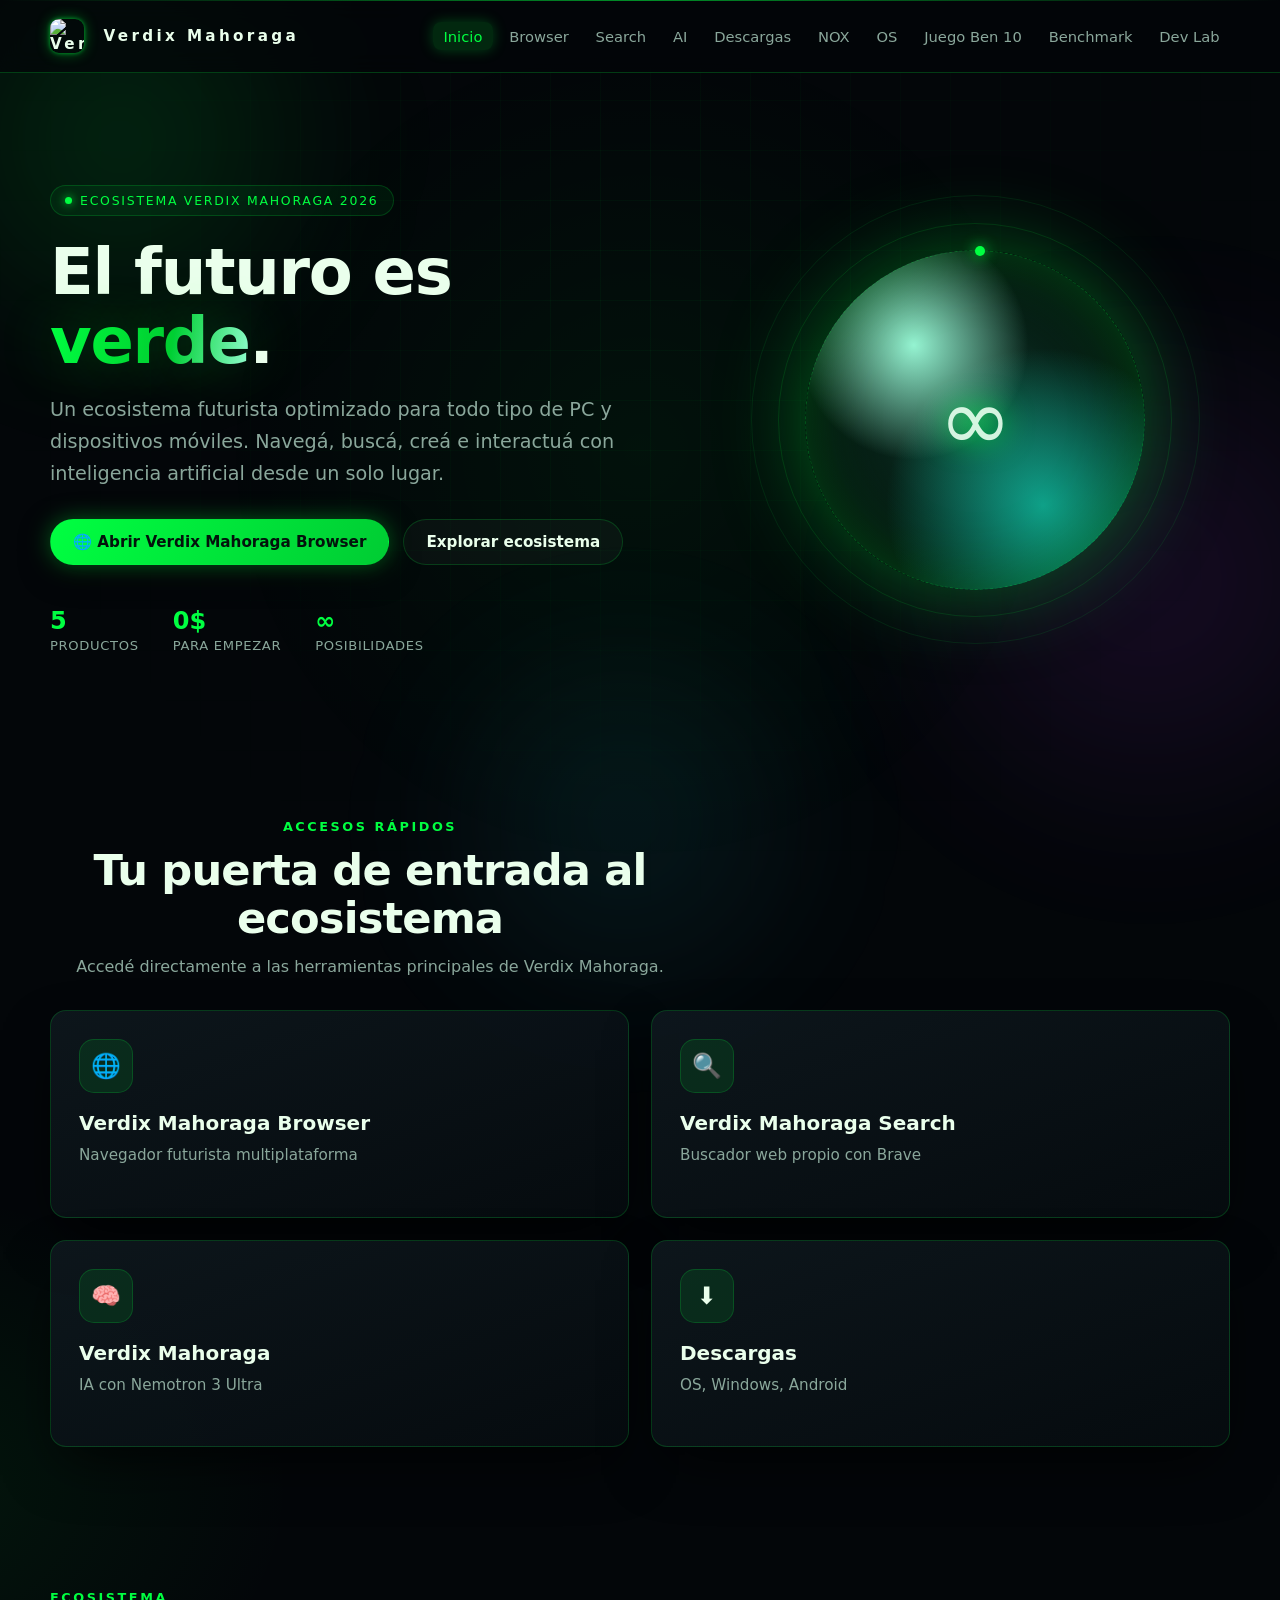
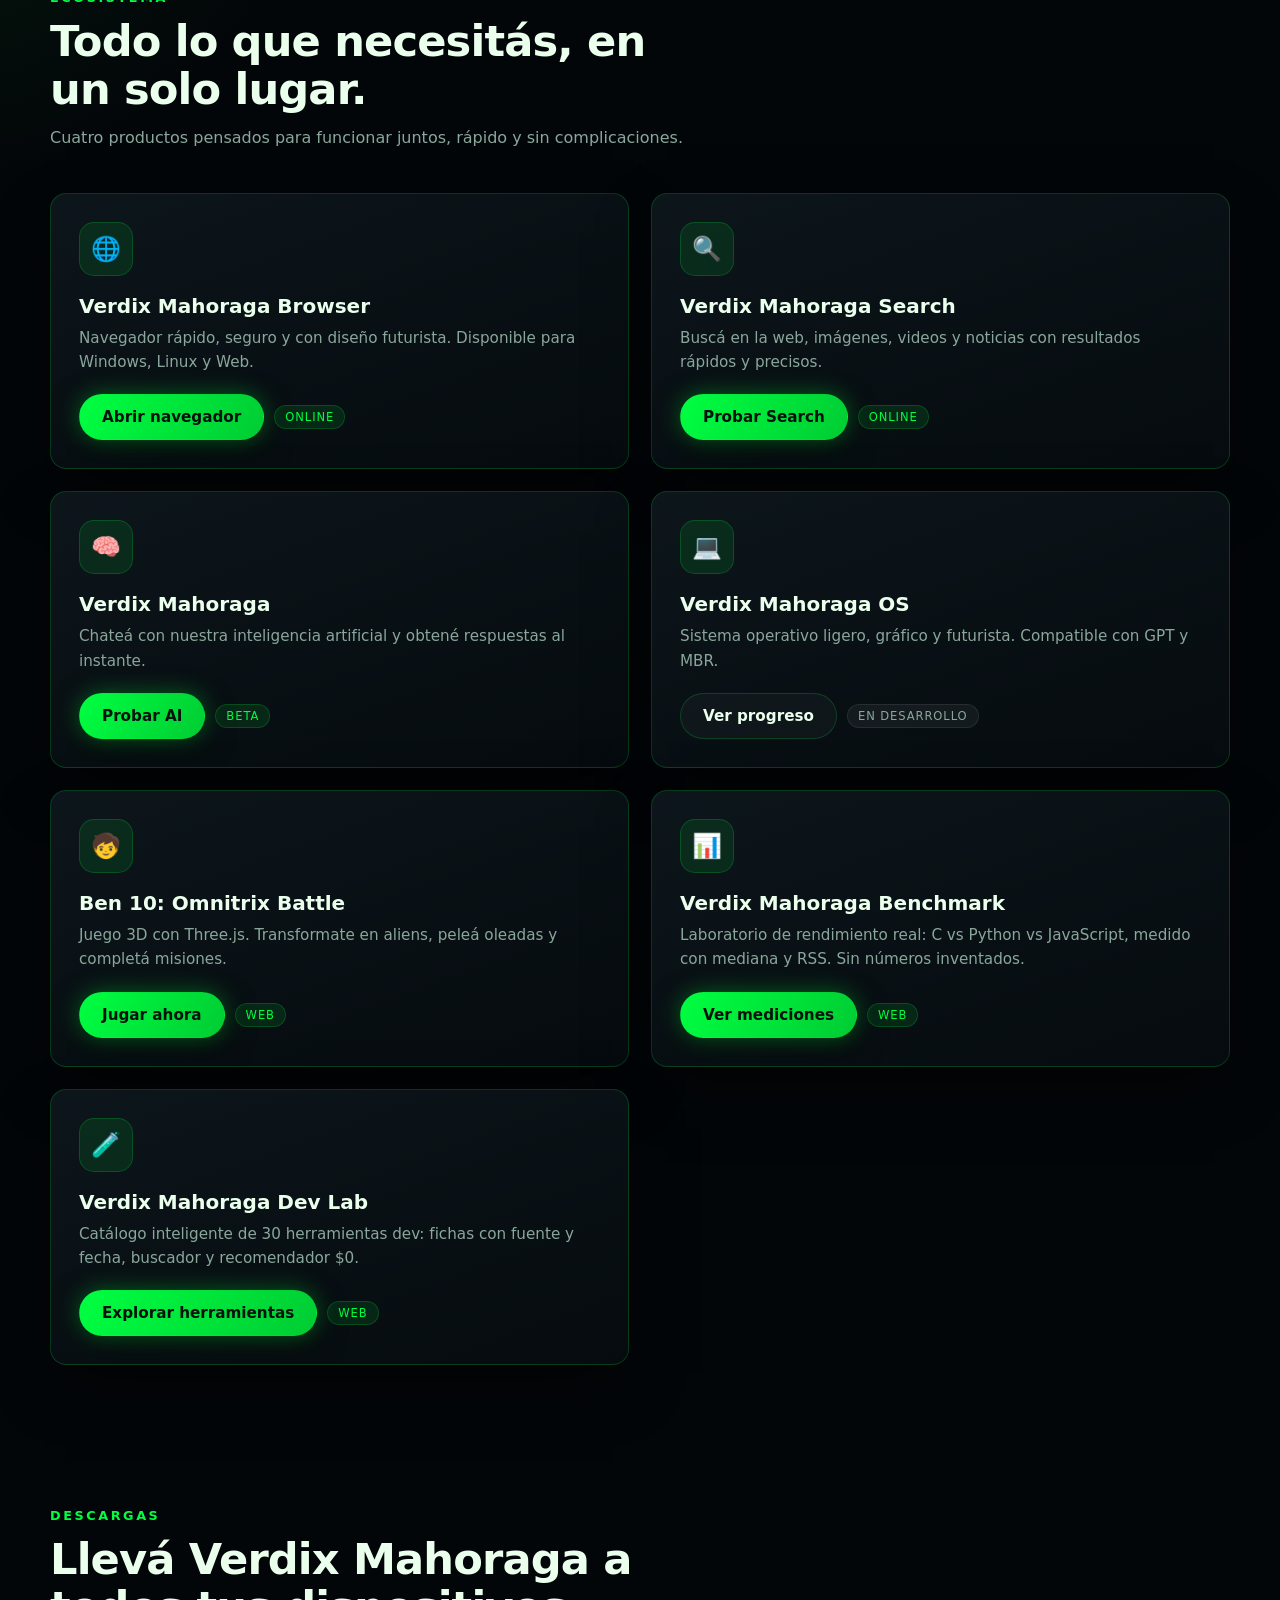
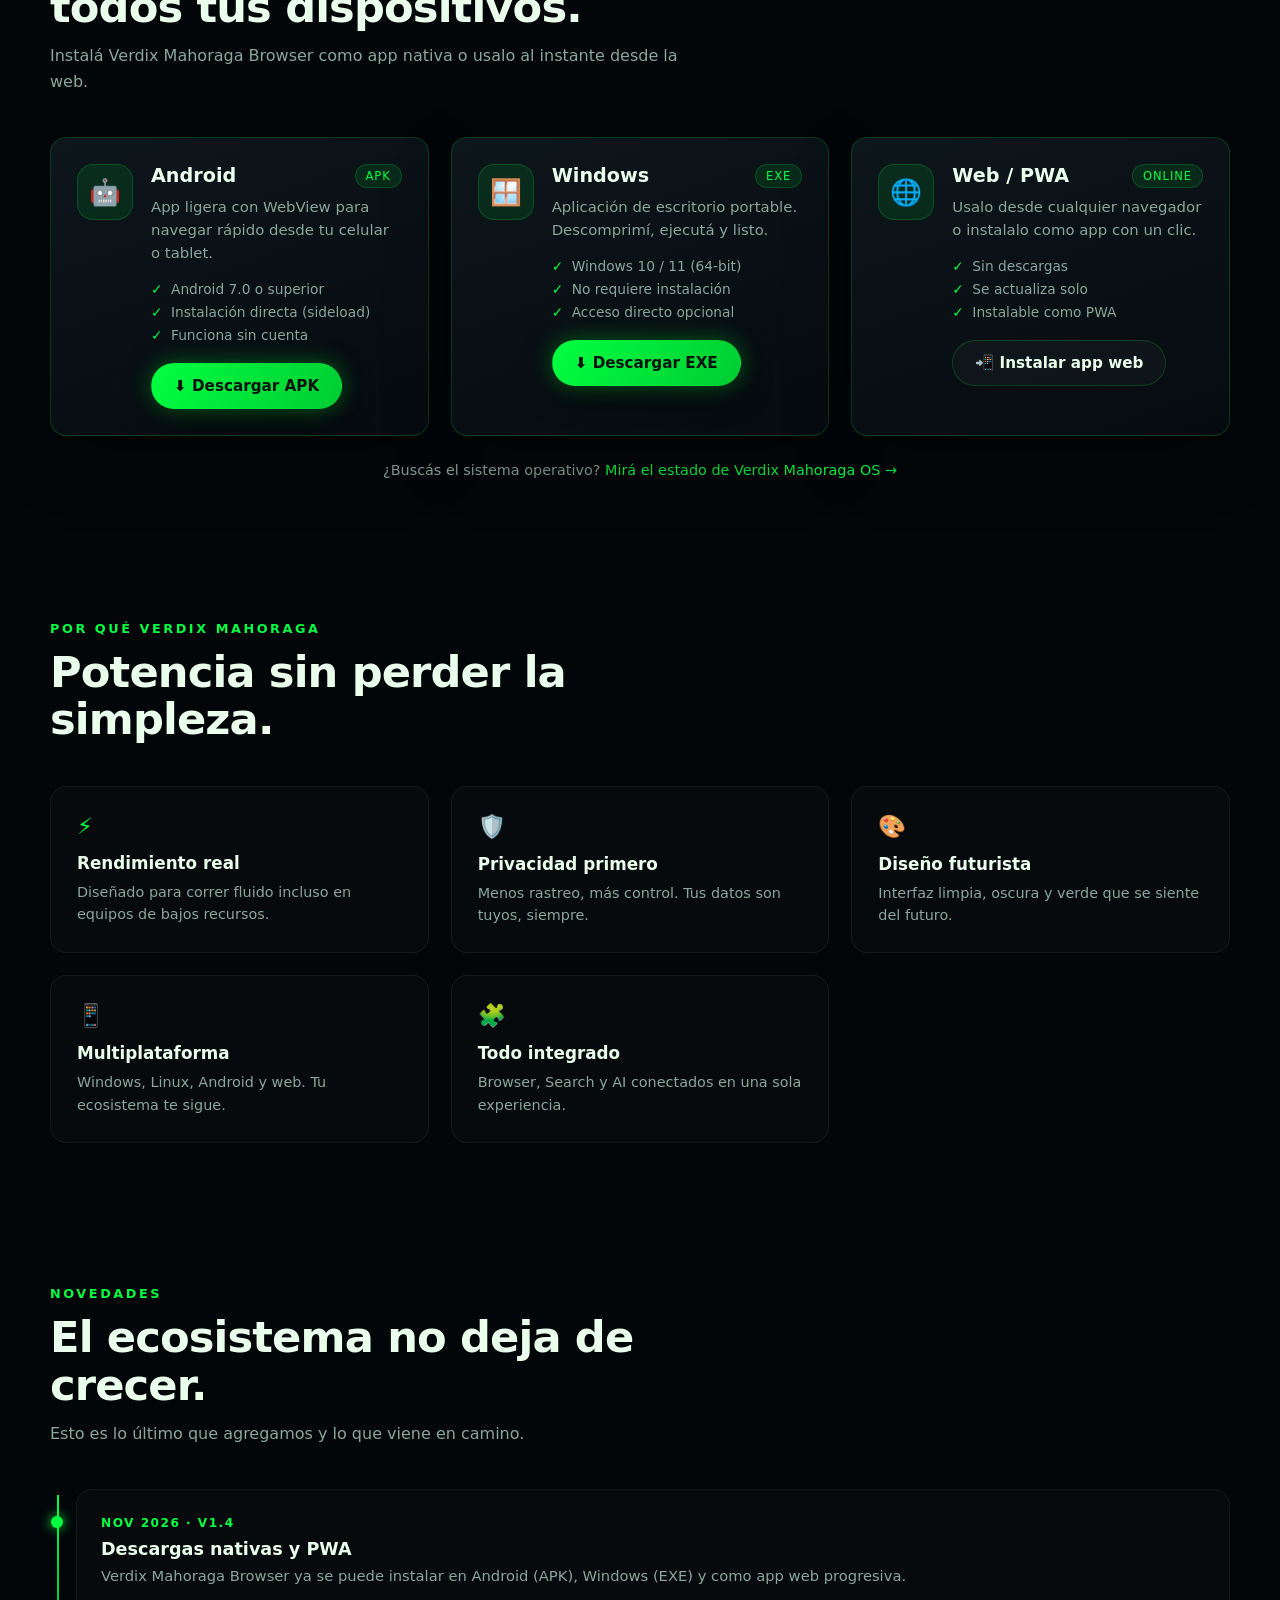
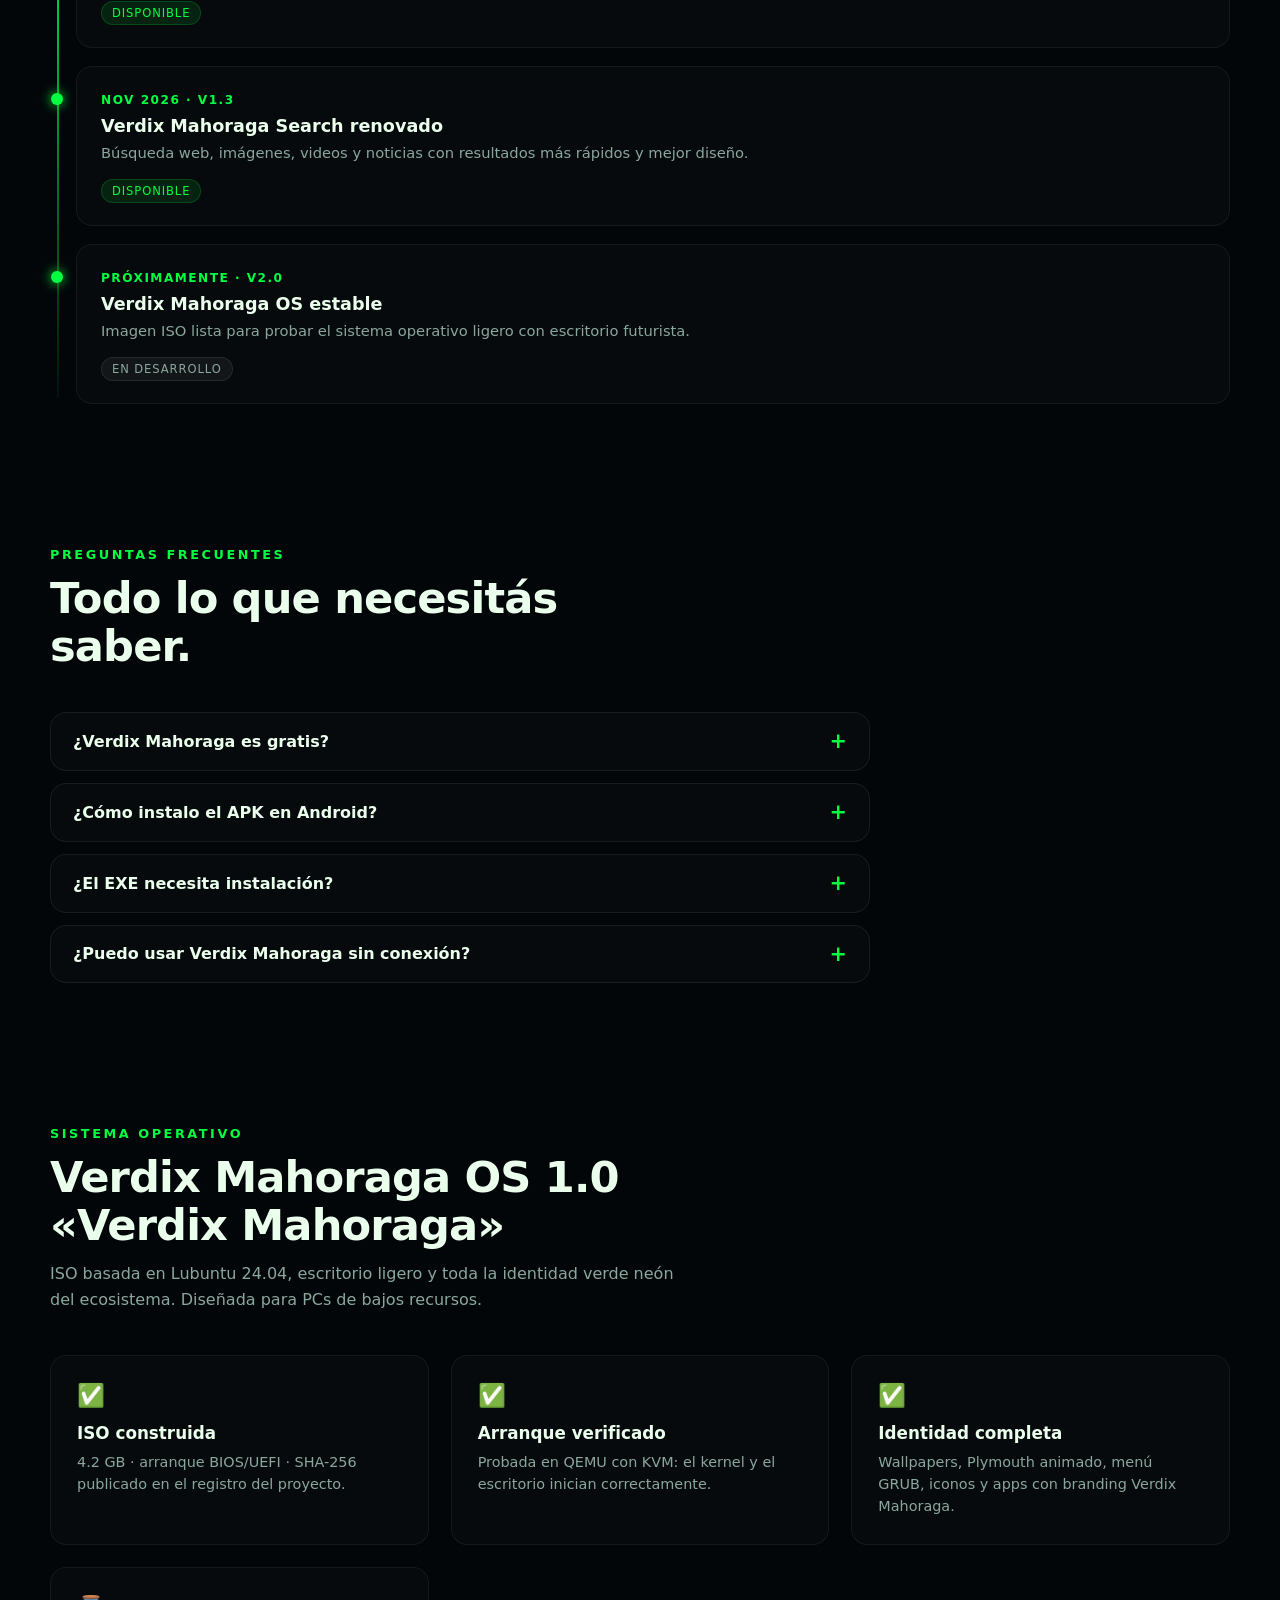
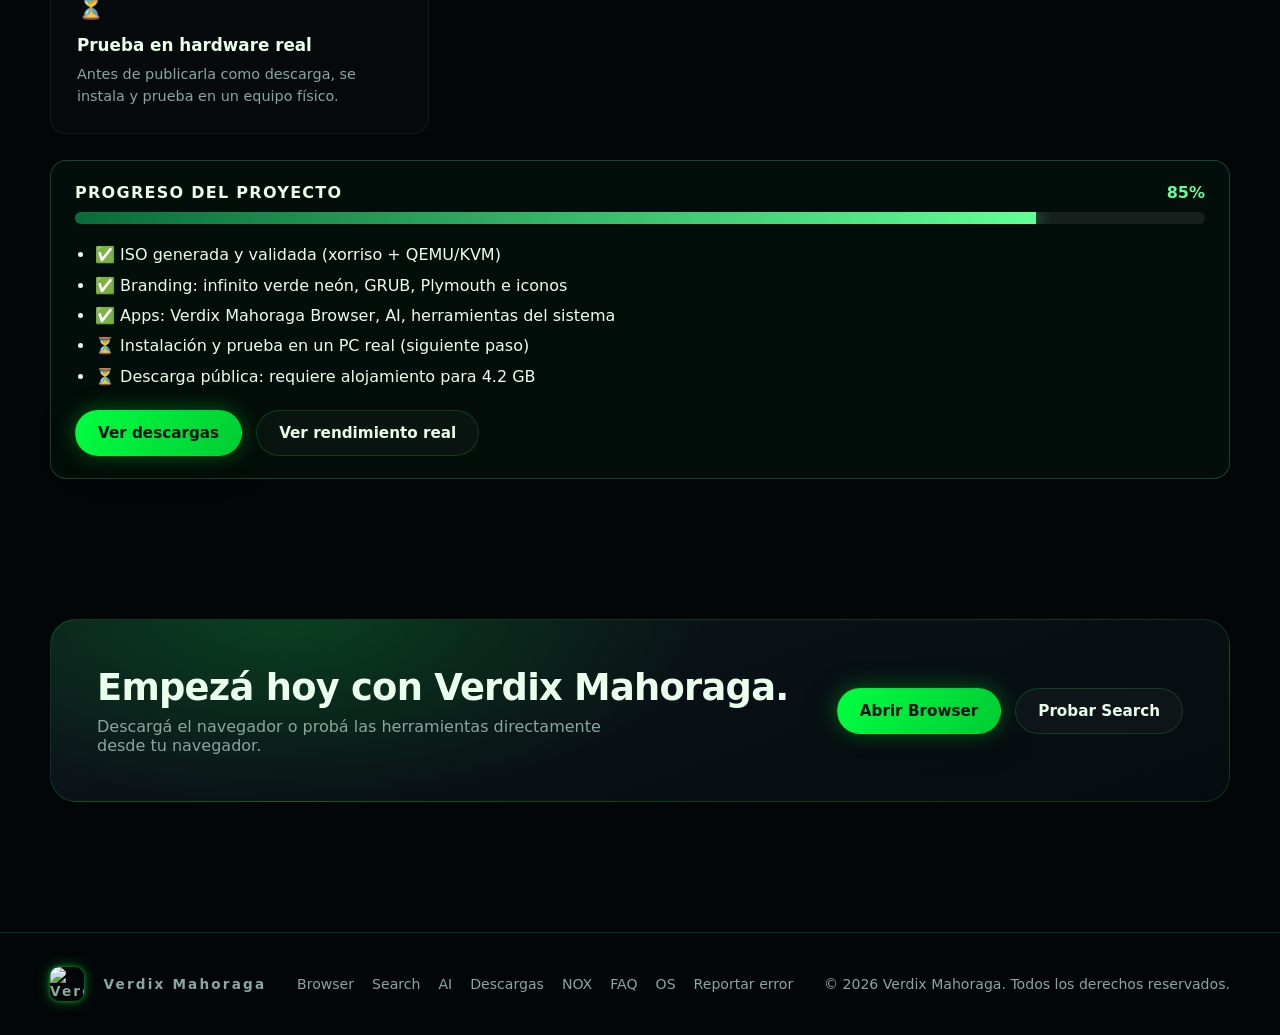
==== commit 6fd674b6: "branding final: todo el ecosistema se llama Verdix Mahoraga" ====
--- a/web/index.html
+++ b/web/index.html
@@ -3,14 +3,14 @@
 <head>
   <meta charset="UTF-8" />
   <meta name="viewport" content="width=device-width, initial-scale=1.0" />
-  <title>Mahoraga — Ecosistema Futurista</title>
-  <meta name="description" content="Mahoraga es un ecosistema futurista: navegador, buscador, inteligencia artificial y sistema operativo ligero para cualquier PC." />
+  <title>Verdix Mahoraga — Ecosistema Futurista</title>
+  <meta name="description" content="Verdix Mahoraga es un ecosistema futurista: navegador, buscador, inteligencia artificial y sistema operativo ligero para cualquier PC." />
   <meta name="theme-color" content="#030609" />
   <meta http-equiv="Content-Security-Policy" content="default-src 'self'; script-src 'self' 'unsafe-inline' 'unsafe-eval'; style-src 'self' 'unsafe-inline' https://fonts.googleapis.com; font-src 'self' https://fonts.gstatic.com data:; img-src 'self' data: blob: https:; media-src 'self' blob: data: https:; connect-src 'self' https:; frame-src 'self' https: http:; object-src 'none'; base-uri 'self';">
   <link rel="icon" type="image/png" href="/icon-192.png" />
   <link rel="apple-touch-icon" href="/icon-192.png" />
   <link rel="manifest" href="/manifest.json" />
-  <meta property="og:title" content="Mahoraga — Ecosistema Futurista" />
+  <meta property="og:title" content="Verdix Mahoraga — Ecosistema Futurista" />
   <meta property="og:description" content="Navegador, buscador, IA y sistema operativo en un solo ecosistema." />
   <meta property="og:type" content="website" />
   <meta property="og:image" content="/assets/icons/icon-512.png" />
@@ -22,8 +22,8 @@
   <link rel="stylesheet" href="assets/css/verdix-delights.css" />
   <script type="application/ld+json">
 {"@context":"https://schema.org","@graph":[
- {"@type":"Organization","name":"MAHORAGA","alternateName":["Mahoraga","Mahoraga Ecosystem","NOX"],"url":"https://verdix-ecosystem.vercel.app/","sameAs":["https://github.com/acbal20","https://github.com/acbal20/verdix-ecosystem"]},
- {"@type":"WebSite","name":"MAHORAGA","url":"https://verdix-ecosystem.vercel.app/","potentialAction":{"@type":"SearchAction","target":"https://verdix-ecosystem.vercel.app/search.html?q={search_term_string}","query-input":"required name=search_term_string"}}
+ {"@type":"Organization","name":"Verdix Mahoraga","alternateName":["Verdix Mahoraga","Verdix Mahoraga Ecosystem","NOX"],"url":"https://verdix-ecosystem.vercel.app/","sameAs":["https://github.com/acbal20","https://github.com/acbal20/verdix-ecosystem"]},
+ {"@type":"WebSite","name":"Verdix Mahoraga","url":"https://verdix-ecosystem.vercel.app/","potentialAction":{"@type":"SearchAction","target":"https://verdix-ecosystem.vercel.app/search.html?q={search_term_string}","query-input":"required name=search_term_string"}}
 ]}
 </script>
 </head>
@@ -34,7 +34,7 @@
   <header class="site-header" id="header">
     <div class="wrap header-inner">
       <a class="brand" href="index.html">
-        <img class="brand-logo" src="/assets/icons/nox-infinity.svg" alt="Mahoraga" width="34" height="34" decoding="async"> MAHORAGA
+        <img class="brand-logo" src="/assets/icons/nox-infinity.svg" alt="Verdix Mahoraga" width="34" height="34" decoding="async"> Verdix Mahoraga
       </a>
       <button class="nav-toggle" aria-label="Abrir menú" aria-expanded="false">☰</button>
       <nav class="nav">
@@ -57,14 +57,14 @@
     <section class="hero">
       <div class="wrap hero-grid">
         <div class="reveal">
-          <span class="badge"><span class="dot"></span> Ecosistema Mahoraga 2026</span>
+          <span class="badge"><span class="dot"></span> Ecosistema Verdix Mahoraga 2026</span>
           <h1>El futuro es <span class="grad">verde</span>.</h1>
           <p class="lead">
             Un ecosistema futurista optimizado para todo tipo de PC y dispositivos móviles.
             Navegá, buscá, creá e interactuá con inteligencia artificial desde un solo lugar.
           </p>
           <div class="hero-actions">
-            <a class="btn btn-primary" href="browser.html">🌐 Abrir Mahoraga Browser</a>
+            <a class="btn btn-primary" href="browser.html">🌐 Abrir Verdix Mahoraga Browser</a>
             <a class="btn btn-ghost" href="#ecosistema">Explorar ecosistema</a>
           </div>
           <div class="hero-stats">
@@ -90,22 +90,22 @@
         <div class="section-head reveal" style="text-align:center; margin-bottom: 30px;">
           <span class="eyebrow">Accesos rápidos</span>
           <h2>Tu puerta de entrada al ecosistema</h2>
-          <p>Accedé directamente a las herramientas principales de Mahoraga.</p>
+          <p>Accedé directamente a las herramientas principales de Verdix Mahoraga.</p>
         </div>
         <div class="grid">
           <a class="card reveal" href="browser.html">
             <div class="icon">🌐</div>
-            <h3>Mahoraga Browser</h3>
+            <h3>Verdix Mahoraga Browser</h3>
             <p>Navegador futurista multiplataforma</p>
           </a>
           <a class="card reveal" href="search.html">
             <div class="icon">🔍</div>
-            <h3>Mahoraga Search</h3>
+            <h3>Verdix Mahoraga Search</h3>
             <p>Buscador web propio con Brave</p>
           </a>
           <a class="card reveal" href="ai.html">
             <div class="icon">🧠</div>
-            <h3>Mahoraga</h3>
+            <h3>Verdix Mahoraga</h3>
             <p>IA con Nemotron 3 Ultra</p>
           </a>
           <a class="card reveal" href="download.html">
@@ -129,7 +129,7 @@
         <div class="grid">
           <article class="card reveal">
             <div class="icon">🌐</div>
-            <h3>Mahoraga Browser</h3>
+            <h3>Verdix Mahoraga Browser</h3>
             <p>Navegador rápido, seguro y con diseño futurista. Disponible para Windows, Linux y Web.</p>
             <div class="card-foot">
               <a class="btn btn-primary" href="browser.html">Abrir navegador</a>
@@ -139,7 +139,7 @@
 
           <article class="card reveal">
             <div class="icon">🔍</div>
-            <h3>Mahoraga Search</h3>
+            <h3>Verdix Mahoraga Search</h3>
             <p>Buscá en la web, imágenes, videos y noticias con resultados rápidos y precisos.</p>
             <div class="card-foot">
               <a class="btn btn-primary" href="search.html">Probar Search</a>
@@ -149,7 +149,7 @@
 
           <article class="card reveal">
             <div class="icon">🧠</div>
-            <h3>Mahoraga</h3>
+            <h3>Verdix Mahoraga</h3>
             <p>Chateá con nuestra inteligencia artificial y obtené respuestas al instante.</p>
             <div class="card-foot">
               <a class="btn btn-primary" href="ai.html">Probar AI</a>
@@ -159,7 +159,7 @@
 
           <article class="card reveal" id="os-card">
             <div class="icon">💻</div>
-            <h3>Mahoraga OS</h3>
+            <h3>Verdix Mahoraga OS</h3>
             <p>Sistema operativo ligero, gráfico y futurista. Compatible con GPT y MBR.</p>
             <div class="card-foot">
               <a class="btn btn-ghost" href="#os">Ver progreso</a>
@@ -179,7 +179,7 @@
 
           <article class="card reveal">
             <div class="icon">📊</div>
-            <h3>MAHORAGA Benchmark</h3>
+            <h3>Verdix Mahoraga Benchmark</h3>
             <p>Laboratorio de rendimiento real: C vs Python vs JavaScript, medido con mediana y RSS. Sin números inventados.</p>
             <div class="card-foot">
               <a class="btn btn-primary" href="benchmark/">Ver mediciones</a>
@@ -189,7 +189,7 @@
 
           <article class="card reveal">
             <div class="icon">🧪</div>
-            <h3>MAHORAGA Dev Lab</h3>
+            <h3>Verdix Mahoraga Dev Lab</h3>
             <p>Catálogo inteligente de 30 herramientas dev: fichas con fuente y fecha, buscador y recomendador $0.</p>
             <div class="card-foot">
               <a class="btn btn-primary" href="devlab/">Explorar herramientas</a>
@@ -205,8 +205,8 @@
       <div class="wrap">
         <div class="section-head reveal">
           <span class="eyebrow">Descargas</span>
-          <h2>Llevá Mahoraga a todos tus dispositivos.</h2>
-          <p>Instalá Mahoraga Browser como app nativa o usalo al instante desde la web.</p>
+          <h2>Llevá Verdix Mahoraga a todos tus dispositivos.</h2>
+          <p>Instalá Verdix Mahoraga Browser como app nativa o usalo al instante desde la web.</p>
         </div>
 
         <div class="downloads-grid">
@@ -263,16 +263,16 @@
         </div>
 
         <p class="download-note">
-          ¿Buscás el sistema operativo? <a href="#os">Mirá el estado de Mahoraga OS →</a>
+          ¿Buscás el sistema operativo? <a href="#os">Mirá el estado de Verdix Mahoraga OS →</a>
         </p>
       </div>
     </section>
 
-    <!-- Por qué Mahoraga -->
+    <!-- Por qué Verdix Mahoraga -->
     <section>
       <div class="wrap">
         <div class="section-head reveal">
-          <span class="eyebrow">Por qué Mahoraga</span>
+          <span class="eyebrow">Por qué Verdix Mahoraga</span>
           <h2>Potencia sin perder la simpleza.</h2>
         </div>
         <div class="features">
@@ -318,18 +318,18 @@
           <article class="timeline-item reveal">
             <span class="tl-date">Nov 2026 · v1.4</span>
             <h4>Descargas nativas y PWA</h4>
-            <p>Mahoraga Browser ya se puede instalar en Android (APK), Windows (EXE) y como app web progresiva.</p>
+            <p>Verdix Mahoraga Browser ya se puede instalar en Android (APK), Windows (EXE) y como app web progresiva.</p>
             <span class="tag">Disponible</span>
           </article>
           <article class="timeline-item reveal">
             <span class="tl-date">Nov 2026 · v1.3</span>
-            <h4>Mahoraga Search renovado</h4>
+            <h4>Verdix Mahoraga Search renovado</h4>
             <p>Búsqueda web, imágenes, videos y noticias con resultados más rápidos y mejor diseño.</p>
             <span class="tag">Disponible</span>
           </article>
           <article class="timeline-item reveal">
             <span class="tl-date">Próximamente · v2.0</span>
-            <h4>Mahoraga OS estable</h4>
+            <h4>Verdix Mahoraga OS estable</h4>
             <p>Imagen ISO lista para probar el sistema operativo ligero con escritorio futurista.</p>
             <span class="tag soon">En desarrollo</span>
           </article>
@@ -347,7 +347,7 @@
 
         <div class="faq">
           <details class="faq-item reveal">
-            <summary>¿Mahoraga es gratis?</summary>
+            <summary>¿Verdix Mahoraga es gratis?</summary>
             <p>Sí. El navegador, el buscador, la IA y el juego son gratuitos. No hay anuncios ni suscripciones.</p>
           </details>
           <details class="faq-item reveal">
@@ -356,22 +356,22 @@
           </details>
           <details class="faq-item reveal">
             <summary>¿El EXE necesita instalación?</summary>
-            <p>No. Es portable: descomprimí el ZIP, abrí la carpeta y ejecutá <code>Mahoraga Browser.exe</code>. Podés crear un acceso directo en el escritorio.</p>
+            <p>No. Es portable: descomprimí el ZIP, abrí la carpeta y ejecutá <code>Verdix Mahoraga Browser.exe</code>. Podés crear un acceso directo en el escritorio.</p>
           </details>
           <details class="faq-item reveal">
-            <summary>¿Puedo usar Mahoraga sin conexión?</summary>
+            <summary>¿Puedo usar Verdix Mahoraga sin conexión?</summary>
             <p>La app web funciona como PWA y guarda una copia de la interfaz. Las búsquedas y la IA sí necesitan internet.</p>
           </details>
         </div>
       </div>
     </section>
 
-    <!-- Mahoraga OS · estado real -->
+    <!-- Verdix Mahoraga OS · estado real -->
     <section id="os">
       <div class="wrap">
         <div class="section-head reveal">
           <span class="eyebrow">Sistema operativo</span>
-          <h2>Mahoraga OS 1.0 <span class="grad">«Mahoraga»</span></h2>
+          <h2>Verdix Mahoraga OS 1.0 <span class="grad">«Verdix Mahoraga»</span></h2>
           <p>ISO basada en Lubuntu 24.04, escritorio ligero y toda la identidad verde neón del ecosistema. Diseñada para PCs de bajos recursos.</p>
         </div>
 
@@ -389,7 +389,7 @@
           <div class="feature reveal">
             <div class="icon">✅</div>
             <h4>Identidad completa</h4>
-            <p>Wallpapers, Plymouth animado, menú GRUB, iconos y apps con branding Mahoraga.</p>
+            <p>Wallpapers, Plymouth animado, menú GRUB, iconos y apps con branding Verdix Mahoraga.</p>
           </div>
           <div class="feature reveal">
             <div class="icon">⏳</div>
@@ -409,7 +409,7 @@
           <ul style="margin:16px 0 0;padding-left:20px;line-height:1.9;">
             <li>✅ ISO generada y validada (xorriso + QEMU/KVM)</li>
             <li>✅ Branding: infinito verde neón, GRUB, Plymouth e iconos</li>
-            <li>✅ Apps: Mahoraga Browser, AI, herramientas del sistema</li>
+            <li>✅ Apps: Verdix Mahoraga Browser, AI, herramientas del sistema</li>
             <li>⏳ Instalación y prueba en un PC real (siguiente paso)</li>
             <li>⏳ Descarga pública: requiere alojamiento para 4.2 GB</li>
           </ul>
@@ -426,7 +426,7 @@
       <div class="wrap">
         <div class="cta-band reveal">
           <div>
-            <h2>Empezá hoy con Mahoraga.</h2>
+            <h2>Empezá hoy con Verdix Mahoraga.</h2>
             <p>Descargá el navegador o probá las herramientas directamente desde tu navegador.</p>
           </div>
           <div class="hero-actions" style="margin-top:0">
@@ -440,7 +440,7 @@
 
   <footer class="site-footer">
     <div class="wrap footer-inner">
-      <a class="brand" href="index.html"><img class="brand-logo" src="/assets/icons/nox-infinity.svg" alt="Mahoraga" width="34" height="34" decoding="async"> MAHORAGA</a>
+      <a class="brand" href="index.html"><img class="brand-logo" src="/assets/icons/nox-infinity.svg" alt="Verdix Mahoraga" width="34" height="34" decoding="async"> Verdix Mahoraga</a>
       <div class="footer-links">
         <a href="browser.html">Browser</a>
         <a href="search.html">Search</a>
@@ -451,7 +451,7 @@
         <a href="#os">OS</a>
         <a href="mailto:zaye20122016@gmail.com">Reportar error</a>
       </div>
-      <span>© <span data-year>2026</span> Mahoraga. Todos los derechos reservados.</span>
+      <span>© <span data-year>2026</span> Verdix Mahoraga. Todos los derechos reservados.</span>
     </div>
   </footer>
 
